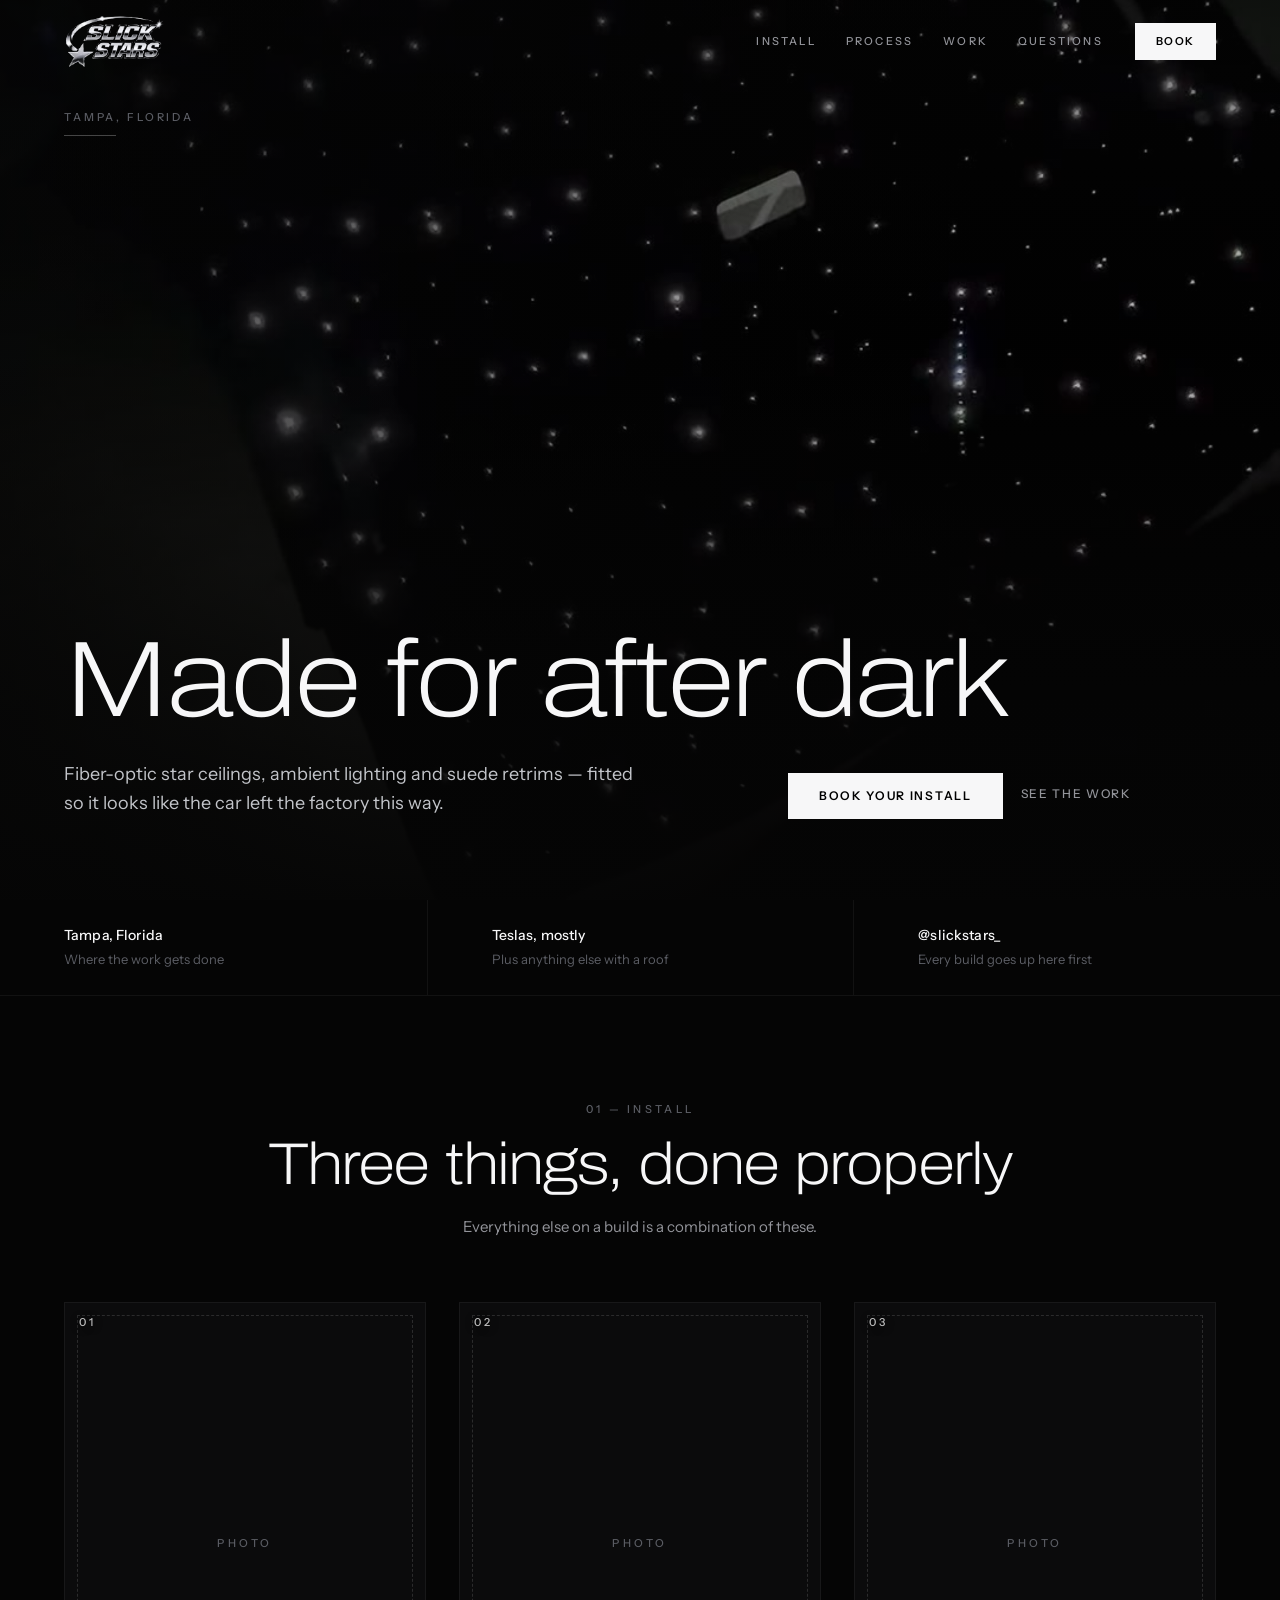
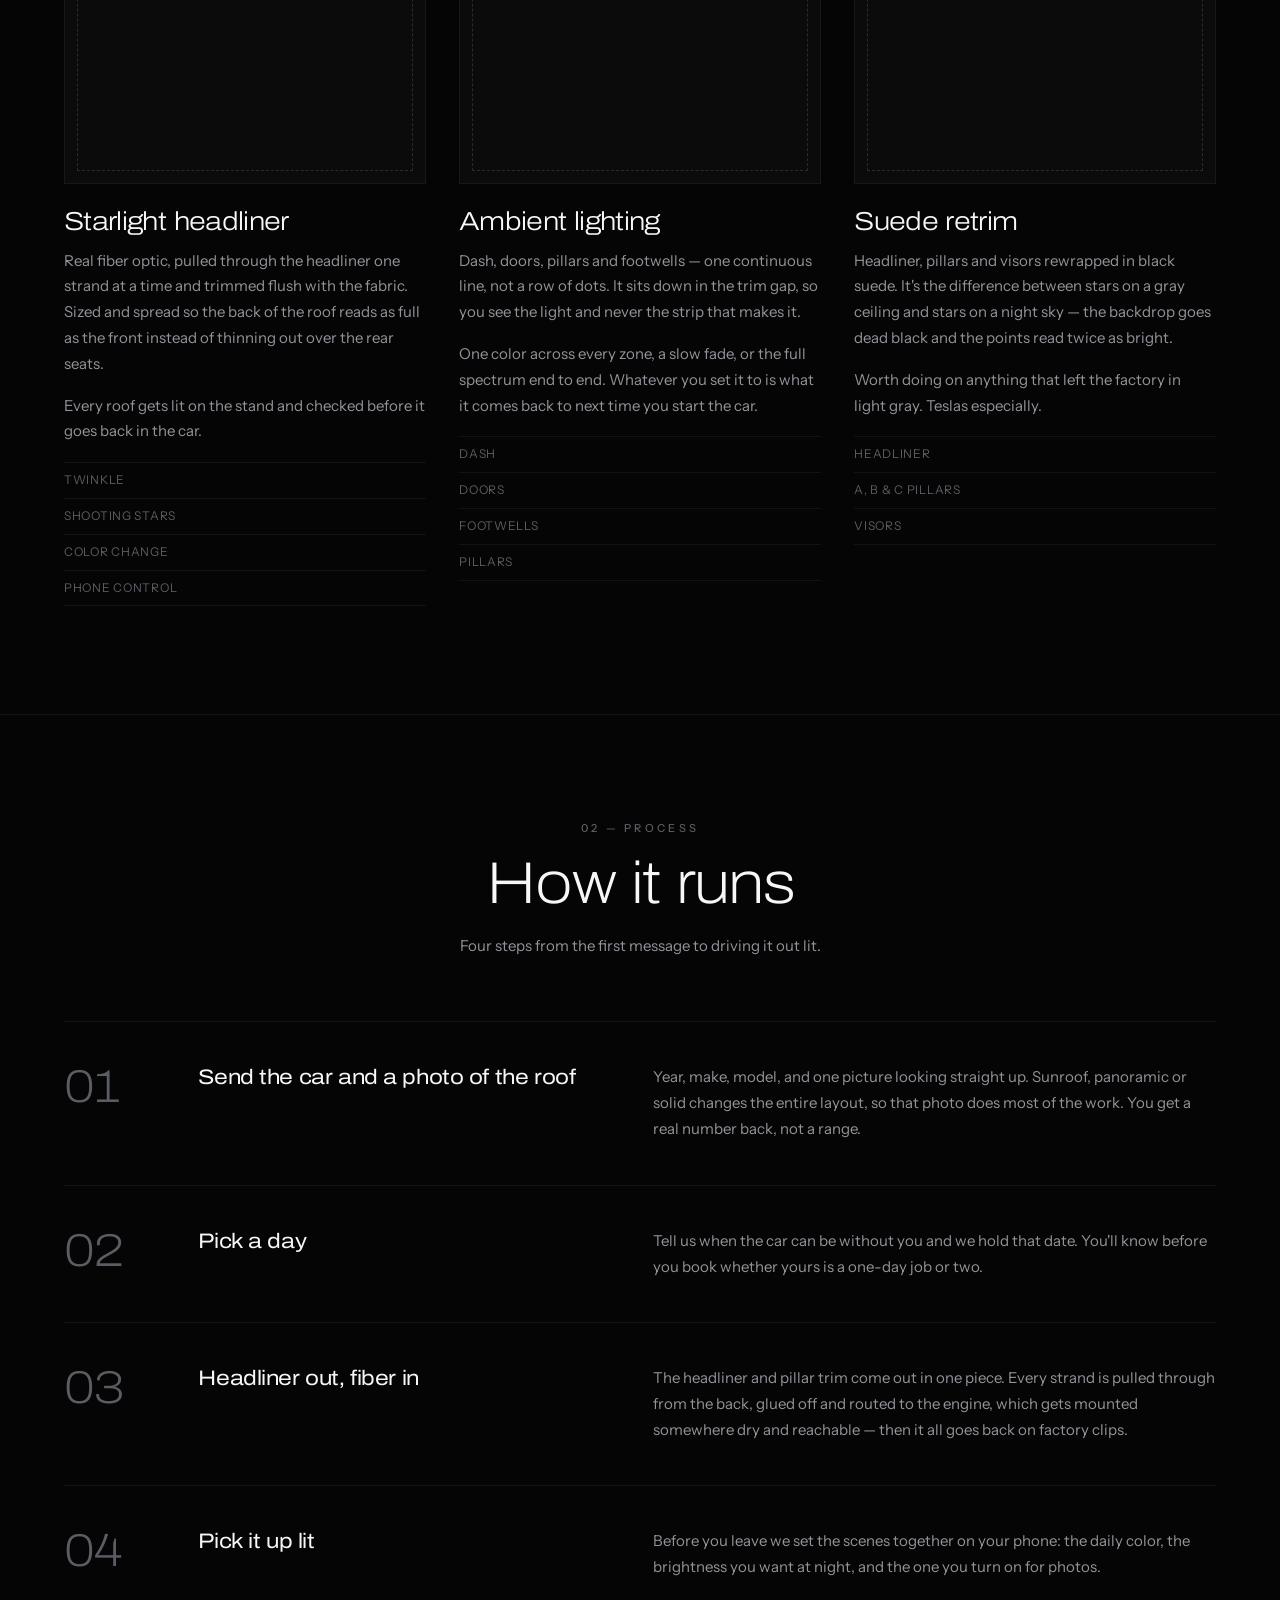
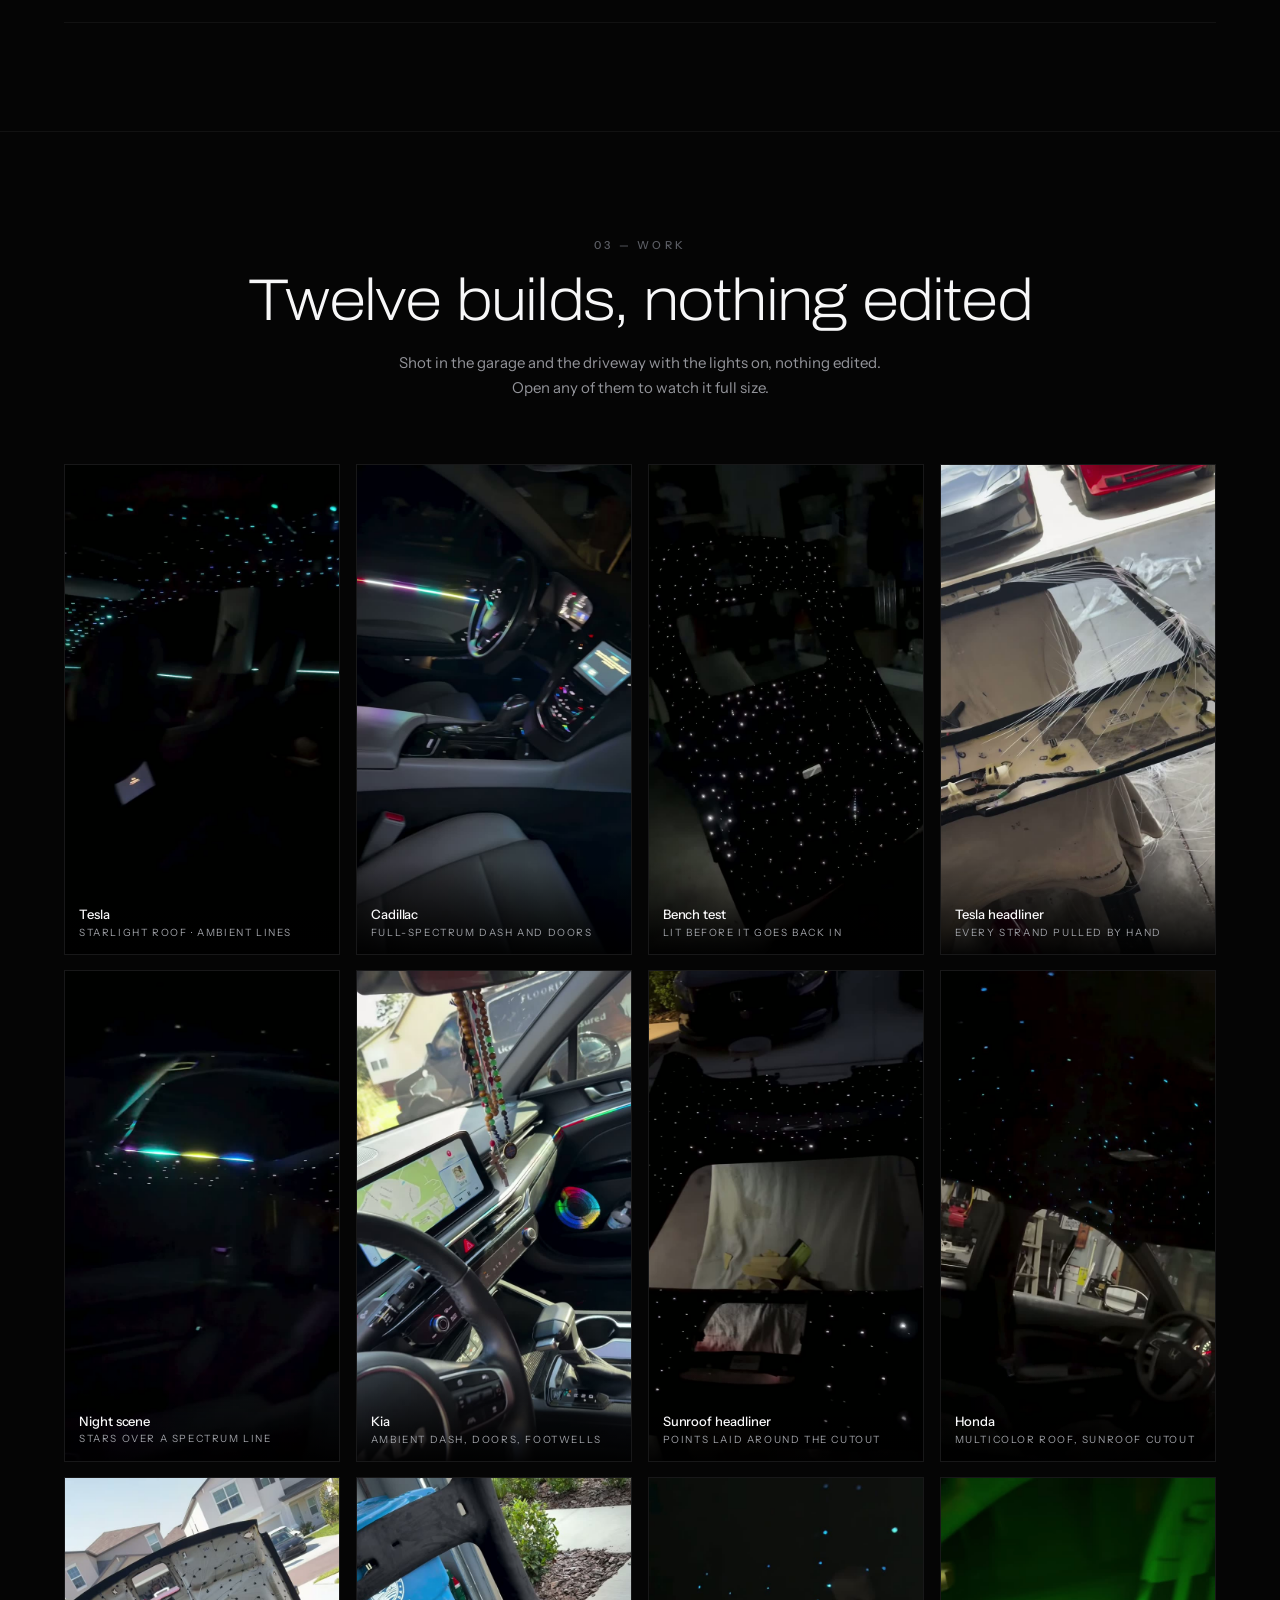
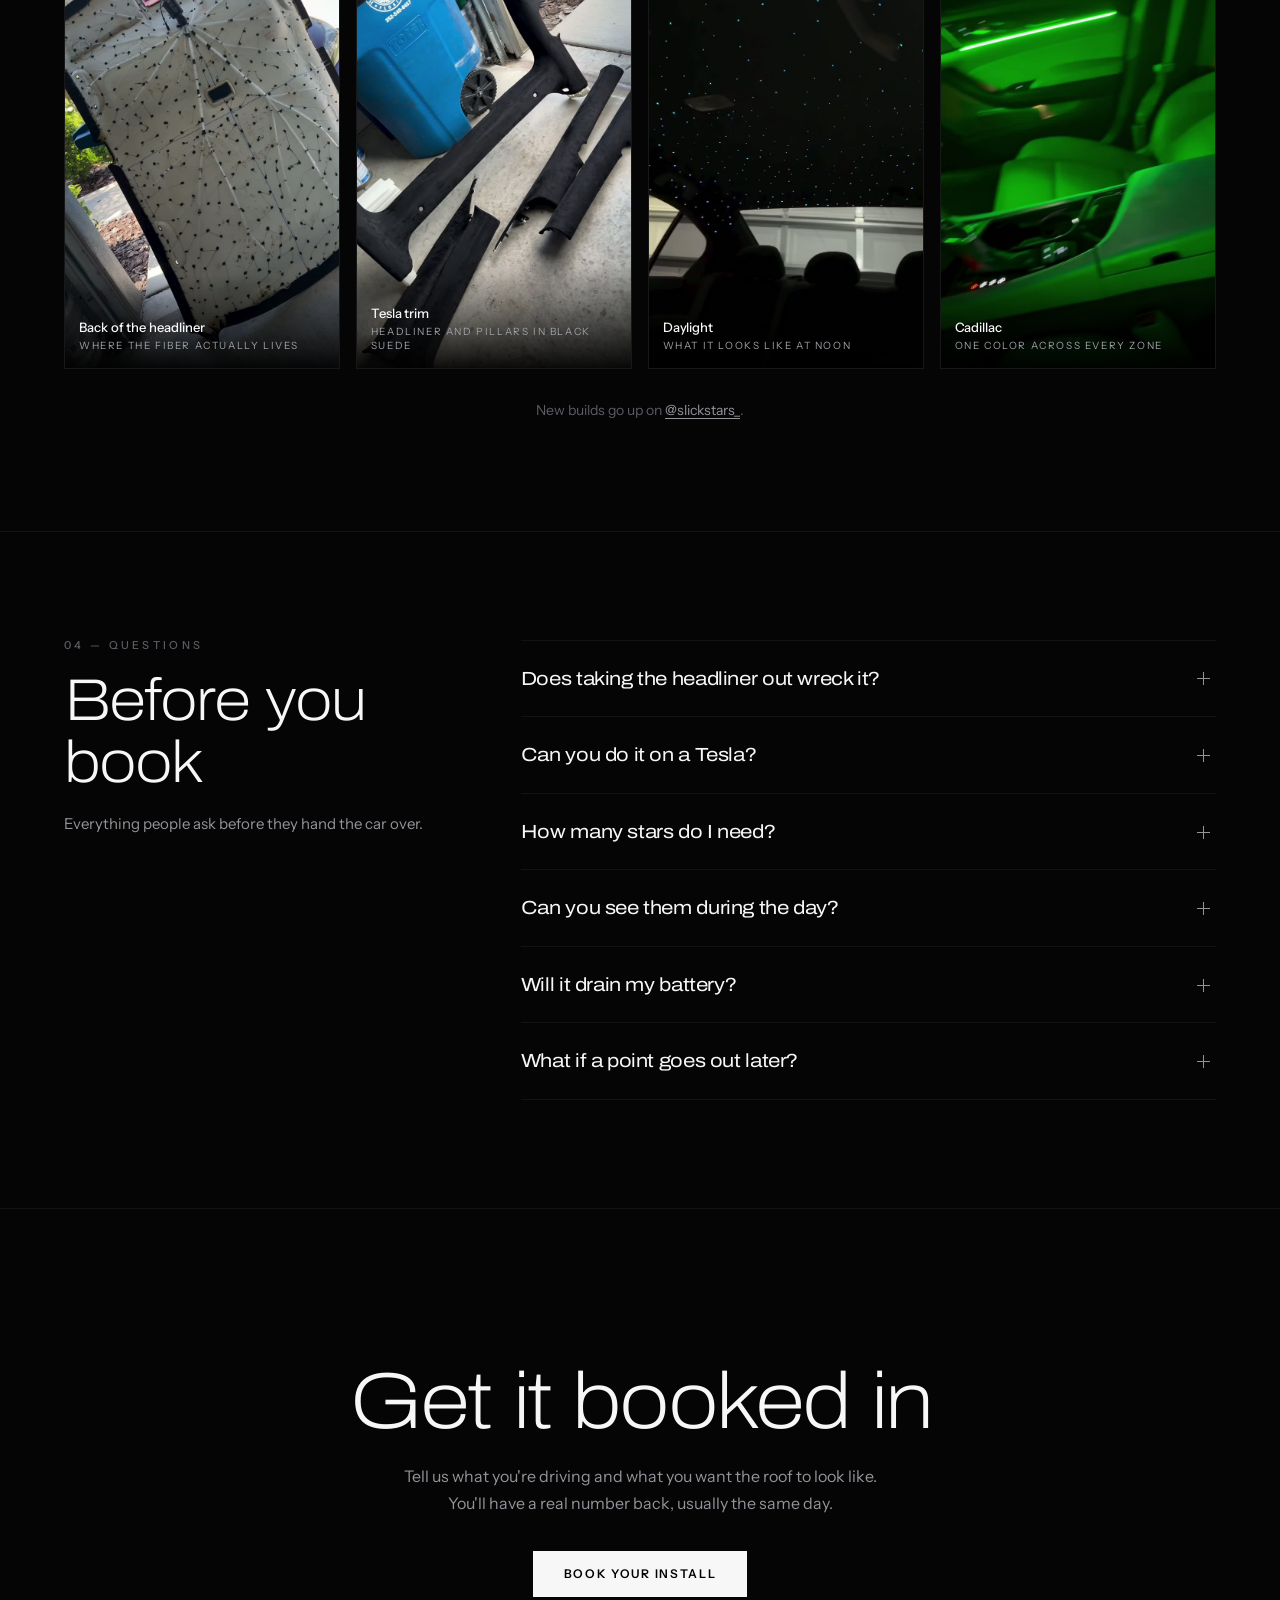
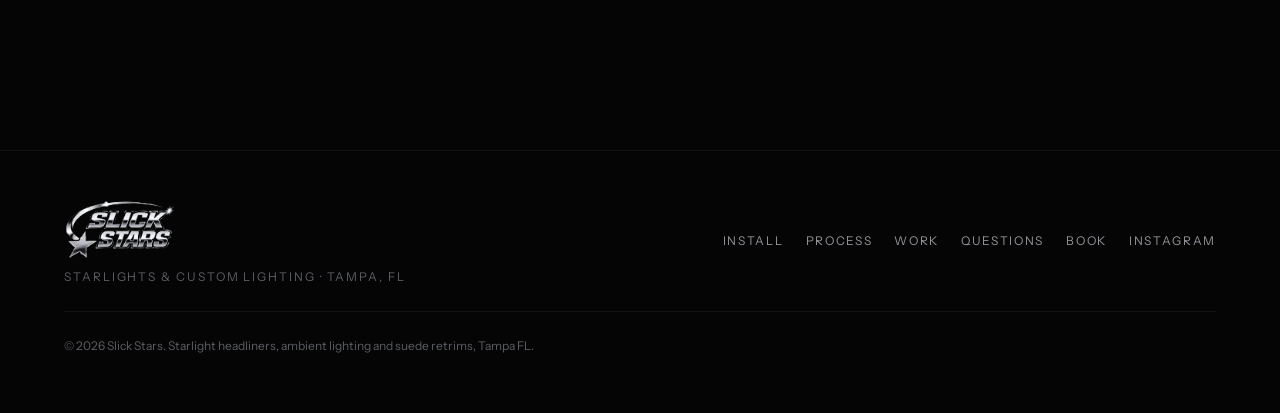
==== index.html @ 1e7f5e3d "Marketing site for Slick Stars, Tampa FL Static site, no build step. Starlight headliners, ambient i" ====
<!doctype html>
<html lang="en">
<head>
<meta charset="utf-8">
<meta name="viewport" content="width=device-width, initial-scale=1">
<title>Slick Stars — Starlight Headliners & Ambient Lighting, Tampa FL</title>
<meta name="description" content="Fiber-optic star ceilings, ambient interior lighting and suede retrims, fitted in Tampa, Florida — so it looks like the car left the factory this way.">
<meta name="theme-color" content="#050505">
<link rel="icon" href="images/favicon.svg" type="image/svg+xml">
<meta property="og:title" content="Slick Stars — Starlight Headliners, Tampa FL">
<meta property="og:description" content="Fiber-optic star ceilings, ambient lighting and suede retrims. Tampa, Florida.">
<meta property="og:image" content="video/hero-poster.jpg">
<meta property="og:type" content="website">
<link rel="preconnect" href="https://fonts.googleapis.com">
<link rel="preconnect" href="https://fonts.gstatic.com" crossorigin>
<link rel="stylesheet" href="https://fonts.googleapis.com/css2?family=Archivo:wdth,wght@62..125,100..900&family=Instrument+Sans:wght@400;500;600&display=swap">
<link rel="stylesheet" href="styles.css">
</head>
<body>

<div class="sky sky--page" id="pageSky" aria-hidden="true"></div>

<a class="skip" href="#main">Skip to content</a>

<header class="nav" id="nav">
  <a class="brand" href="#top" aria-label="Slick Stars, home">
    <img src="images/logo.png" alt="Slick Stars" width="144" height="78">
  </a>
  <nav class="nav__links" aria-label="Sections">
    <a href="#install">Install</a>
    <a href="#process">Process</a>
    <a href="#work">Work</a>
    <a href="#faq">Questions</a>
  </nav>
  <a class="btn btn--sm" href="book.html">Book</a>
</header>

<main id="main">

<!-- ── hero ─────────────────────────────────────────────── -->
<section class="hero" id="top">
  <video class="hero__video" src="video/hero.mp4" poster="video/hero-poster.jpg"
         autoplay muted loop playsinline preload="auto" aria-hidden="true" tabindex="-1"></video>
  <div class="hero__scrim" aria-hidden="true"></div>

  <div class="hero__top">
    <div>
      <p class="eyebrow">Tampa, Florida</p>
      <hr>
    </div>
  </div>

  <div class="hero__inner">
    <h1 class="hero__mark">Made for after dark</h1>
    <div class="hero__row">
      <div class="hero__copy">
        <p class="hero__sub">
          Fiber-optic star ceilings, ambient lighting and suede retrims &mdash; fitted so it
          looks like the car left the factory this way.
        </p>
      </div>
      <div class="hero__cta">
        <a class="btn" href="book.html">Book your install</a>
        <a class="tlink" href="#work">See the work</a>
      </div>
    </div>
  </div>

</section>

<!-- ── meta bar ─────────────────────────────────────────── -->
<section class="meta" aria-label="At a glance">
  <div class="meta__cell">
    <b>Tampa, Florida</b>
    <span>Where the work gets done</span>
  </div>
  <div class="meta__cell">
    <b>Teslas, mostly</b>
    <span>Plus anything else with a roof</span>
  </div>
  <div class="meta__cell">
    <a href="https://www.instagram.com/slickstars_/" target="_blank" rel="noopener">
      <b>@slickstars_</b>
      <span>Every build goes up here first</span>
    </a>
  </div>
</section>

<!-- ── services ─────────────────────────────────────────── -->
<section class="sec" id="install">
  <div class="sec__inner">
    <header class="head" data-reveal>
      <span class="head__n">01 &mdash; Install</span>
      <h2>Three things, done properly</h2>
      <p>Everything else on a build is a combination of these.</p>
    </header>

    <div class="cards" data-reveal>

      <article class="card">
        <div class="card__media card__media--ph">
          <!-- drop the shop's photo in and delete the <span class="ph">:
               <img src="images/services/starlight.jpg" width="900" height="1200" loading="lazy" decoding="async"
                    alt="A car ceiling filled with hundreds of white and cyan fiber-optic points at night, a lit line running behind the seats"> -->
          <span class="ph">Photo</span>
          <span class="card__i" aria-hidden="true">01</span>
        </div>
        <h3>Starlight headliner</h3>
        <p>Real fiber optic, pulled through the headliner one strand at a time and trimmed flush with the fabric. Sized and spread so the back of the roof reads as full as the front instead of thinning out over the rear seats.</p>
        <p>Every roof gets lit on the stand and checked before it goes back in the car.</p>
        <ul class="spec">
          <li>Twinkle</li>
          <li>Shooting stars</li>
          <li>Color change</li>
          <li>Phone control</li>
        </ul>
      </article>

      <article class="card">
        <div class="card__media card__media--ph">
          <!-- drop the shop's photo in and delete the <span class="ph">:
               <img src="images/services/ambient.jpg" width="900" height="1200" loading="lazy" decoding="async"
                    alt="A Cadillac cabin washed violet at night, a clean ambient line running across the dash above white leather seats"> -->
          <span class="ph">Photo</span>
          <span class="card__i" aria-hidden="true">02</span>
        </div>
        <h3>Ambient lighting</h3>
        <p>Dash, doors, pillars and footwells &mdash; one continuous line, not a row of dots. It sits down in the trim gap, so you see the light and never the strip that makes it.</p>
        <p>One color across every zone, a slow fade, or the full spectrum end to end. Whatever you set it to is what it comes back to next time you start the car.</p>
        <ul class="spec">
          <li>Dash</li>
          <li>Doors</li>
          <li>Footwells</li>
          <li>Pillars</li>
        </ul>
      </article>

      <article class="card">
        <div class="card__media card__media--ph">
          <!-- drop the shop's photo in and delete the <span class="ph">:
               <img src="images/services/suede.jpg" width="900" height="1200" loading="lazy" decoding="async"
                    alt="A Tesla headliner surround and pillar trims rewrapped in black suede, laid out on the driveway"> -->
          <span class="ph">Photo</span>
          <span class="card__i" aria-hidden="true">03</span>
        </div>
        <h3>Suede retrim</h3>
        <p>Headliner, pillars and visors rewrapped in black suede. It's the difference between stars on a gray ceiling and stars on a night sky &mdash; the backdrop goes dead black and the points read twice as bright.</p>
        <p>Worth doing on anything that left the factory in light gray. Teslas especially.</p>
        <ul class="spec">
          <li>Headliner</li>
          <li>A, B &amp; C pillars</li>
          <li>Visors</li>
        </ul>
      </article>

    </div>
  </div>
</section>

<!-- ── process ──────────────────────────────────────────── -->
<section class="sec" id="process">
  <div class="sec__inner">
    <header class="head" data-reveal>
      <span class="head__n">02 &mdash; Process</span>
      <h2>How it runs</h2>
      <p>Four steps from the first message to driving it out lit.</p>
    </header>

    <ol class="flow" data-reveal>
      <li>
        <span class="flow__n">01</span>
        <h3>Send the car and a photo of the roof</h3>
        <p>Year, make, model, and one picture looking straight up. Sunroof, panoramic or solid changes the entire layout, so that photo does most of the work. You get a real number back, not a range.</p>
      </li>
      <li>
        <span class="flow__n">02</span>
        <h3>Pick a day</h3>
        <p>Tell us when the car can be without you and we hold that date. You'll know before you book whether yours is a one-day job or two.</p>
      </li>
      <li>
        <span class="flow__n">03</span>
        <h3>Headliner out, fiber in</h3>
        <p>The headliner and pillar trim come out in one piece. Every strand is pulled through from the back, glued off and routed to the engine, which gets mounted somewhere dry and reachable &mdash; then it all goes back on factory clips.</p>
      </li>
      <li>
        <span class="flow__n">04</span>
        <h3>Pick it up lit</h3>
        <p>Before you leave we set the scenes together on your phone: the daily color, the brightness you want at night, and the one you turn on for photos.</p>
      </li>
    </ol>
  </div>
</section>

<!-- ── work ─────────────────────────────────────────────── -->
<section class="sec" id="work">
  <div class="sec__inner">
    <header class="head" data-reveal>
      <span class="head__n">03 &mdash; Work</span>
      <h2>Twelve builds, nothing edited</h2>
      <p>Shot in the garage and the driveway with the lights on, nothing edited. Open any of them to watch it full size.</p>
    </header>

    <div class="work" id="work-grid" data-reveal>
      <!-- built from WORK in app.js -->
    </div>

    <p class="note">
      New builds go up on
      <a href="https://www.instagram.com/slickstars_/" target="_blank" rel="noopener">@slickstars_</a>.
    </p>
  </div>
</section>

<!-- ── faq ──────────────────────────────────────────────── -->
<section class="sec" id="faq">
  <div class="sec__inner">
    <div class="faqwrap">
      <header class="head" data-reveal>
        <span class="head__n">04 &mdash; Questions</span>
        <h2>Before you book</h2>
        <p>Everything people ask before they hand the car over.</p>
      </header>

      <div class="faq" data-reveal>
        <details>
          <summary>Does taking the headliner out wreck it?</summary>
          <p>No &mdash; it's built to come out. The board unclips, the fiber gets pulled through from the back where nobody sees it, and each strand is trimmed flush with the fabric. Once it's back in, you can't tell it ever left the car until you turn the lights on.</p>
        </details>
        <details>
          <summary>Can you do it on a Tesla?</summary>
          <p>Teslas are most of what we do. Every model lays out differently around the glass, though, so send the model and a photo looking up and we'll tell you exactly what that roof takes before you commit to anything.</p>
        </details>
        <details>
          <summary>How many stars do I need?</summary>
          <p>It's set by the roof, not by a menu. A sedan headliner and a truck cab need very different counts to look equally full, and a sunroof cutout changes where they can go at all. Send the photo and we'll give you the number for your car.</p>
        </details>
        <details>
          <summary>Can you see them during the day?</summary>
          <p>Yes &mdash; quieter than at night, but they're there. There's a daylight clip in the work section above, filmed with the garage door open and nothing done to it.</p>
        </details>
        <details>
          <summary>Will it drain my battery?</summary>
          <p>Not when it's wired right. Power gets tapped to a switched source, so the whole system dies with the ignition instead of sitting live off an always-on circuit overnight.</p>
        </details>
        <details>
          <summary>What if a point goes out later?</summary>
          <p>Bring it back. Fiber doesn't burn out the way an LED does &mdash; a dead point is nearly always the engine or a connection at the engine end, and both are quick to sort.</p>
        </details>
      </div>
    </div>
  </div>
</section>

<!-- ── closer ───────────────────────────────────────────── -->
<section class="closer">
  <div class="closer__in">
    <h2>Get it booked in</h2>
    <p>Tell us what you're driving and what you want the roof to look like. You'll have a real number back, usually the same day.</p>
    <a class="btn" href="book.html">Book your install</a>
  </div>
</section>

</main>

<footer class="foot">
  <div class="foot__brand">
    <img src="images/logo.png" alt="Slick Stars" width="144" height="78" loading="lazy">
    <span>Starlights &amp; custom lighting &middot; Tampa, FL</span>
  </div>
  <nav class="foot__links" aria-label="Footer">
    <a href="#install">Install</a>
    <a href="#process">Process</a>
    <a href="#work">Work</a>
    <a href="#faq">Questions</a>
    <a href="book.html">Book</a>
    <a href="https://www.instagram.com/slickstars_/" target="_blank" rel="noopener">Instagram</a>
  </nav>
  <p class="foot__fine">&copy; <span id="yr">2026</span> Slick Stars. Starlight headliners, ambient lighting and suede retrims, Tampa FL.</p>
</footer>

<!-- ── lightbox ─────────────────────────────────────────── -->
<dialog class="lb" id="lb" aria-label="Build video">
  <button class="lb__close" id="lbClose" type="button" aria-label="Close">&#10005;</button>
  <div class="lb__in"><video id="lbVideo" controls playsinline loop preload="none"></video></div>
  <p class="lb__cap" id="lbCap"></p>
</dialog>

<script src="app.js"></script>
</body>
</html>
---- styles.css ----
/* Slick Stars — black, chrome and white. The cars bring the color; nothing else does. */

/* ── tokens ──────────────────────────────────────────────── */
:root{
  --bg:#050505;
  --panel:#0B0B0C;
  --line:rgba(255,255,255,.09);
  --line-soft:rgba(255,255,255,.055);

  --ink:#F7F7F8;
  --mute:#93949A;
  --dim:#5B5D64;

  --star:#E4ECFF;
  --glow:rgba(190,214,255,.45);

  --display:"Archivo",ui-sans-serif,system-ui,sans-serif;
  --body:"Instrument Sans",ui-sans-serif,system-ui,sans-serif;
  --wide-face:116%;                 /* Archivo's wdth axis — expanded reads calmer at size */

  --gut:clamp(20px,5vw,80px);
  --wide:1280px;
  --read:660px;

  --ease:cubic-bezier(.22,.68,.28,1);
}

*,*::before,*::after{box-sizing:border-box}
html{-webkit-text-size-adjust:100%;scroll-behavior:smooth}
@media (prefers-reduced-motion:reduce){html{scroll-behavior:auto}}

body{
  margin:0;
  background:var(--bg);
  color:var(--ink);
  font:400 16px/1.7 var(--body);
  -webkit-font-smoothing:antialiased;
  overflow-x:hidden;
}

img,video{display:block;max-width:100%;height:auto}
[hidden]{display:none !important}
a{color:inherit}

::selection{background:var(--ink);color:#000}
:focus-visible{outline:1.5px solid var(--ink);outline-offset:3px;border-radius:1px}

.skip{
  position:fixed;left:12px;top:-100px;z-index:99;
  background:var(--ink);color:#000;padding:10px 16px;
  font:600 13px var(--body);transition:top .18s var(--ease);
}
.skip:focus{top:12px}

/* ── shared ──────────────────────────────────────────────── */
.eyebrow{
  font:500 11px/1 var(--body);letter-spacing:.26em;text-transform:uppercase;
  color:var(--dim);margin:0;
}

/* ── buttons ─────────────────────────────────────────────── */
.btn{
  display:inline-flex;align-items:center;justify-content:center;gap:10px;
  padding:16px 30px;
  background:var(--ink);color:#000;
  font:600 12px/1 var(--body);letter-spacing:.14em;text-transform:uppercase;
  text-decoration:none;border:1px solid var(--ink);
  cursor:pointer;
  transition:background-color .25s var(--ease),color .25s var(--ease),transform .25s var(--ease);
}
.btn:hover{background:transparent;color:var(--ink);transform:translateY(-1px)}
.btn:active{transform:translateY(0)}
.btn--ghost{background:transparent;color:var(--ink);border-color:var(--line)}
.btn--ghost:hover{background:var(--ink);color:#000;border-color:var(--ink)}
.btn--sm{padding:12px 20px;font-size:11px}

.tlink{
  display:inline-block;position:relative;
  font:500 12px/1 var(--body);letter-spacing:.14em;text-transform:uppercase;
  color:var(--mute);text-decoration:none;padding-bottom:5px;
  transition:color .22s var(--ease);
}
.tlink::after{
  content:"";position:absolute;left:0;right:0;bottom:0;height:1px;background:currentColor;
  transform:scaleX(0);transform-origin:left;transition:transform .3s var(--ease);
}
.tlink:hover{color:var(--ink)}
.tlink:hover::after{transform:scaleX(1)}

/* ── star field ──────────────────────────────────────────── */
.sky{position:absolute;inset:0;overflow:hidden;pointer-events:none;z-index:0}
/* fixed, so it sits behind the whole page like a sky you're driving under
   rather than a texture that scrolls past */
.sky--page{position:fixed}
.sky i{
  position:absolute;display:block;
  width:var(--s,2px);height:var(--s,2px);border-radius:50%;
  background:var(--c,#E4ECFF);
  box-shadow:0 0 5px 0 var(--c,#E4ECFF);
  opacity:.42;
  animation:twinkle var(--t,4.6s) var(--d,0s) infinite ease-in-out;
}
@keyframes twinkle{0%,100%{opacity:.06;transform:scale(.6)}50%{opacity:var(--o,.62);transform:scale(1)}}
@media (prefers-reduced-motion:reduce){.sky i{animation:none;opacity:.34}}

/* ── nav ─────────────────────────────────────────────────── */
.nav{
  position:fixed;inset:0 0 auto;z-index:50;
  display:flex;align-items:center;gap:32px;
  padding:14px var(--gut);
  border-bottom:1px solid transparent;
  transition:background-color .35s var(--ease),border-color .35s var(--ease),backdrop-filter .35s var(--ease);
}
.nav[data-stuck="true"]{
  background:rgba(5,5,5,.8);
  backdrop-filter:blur(16px) saturate(130%);
  border-bottom-color:var(--line-soft);
}
.brand{display:flex;align-items:center;text-decoration:none;margin-right:auto}
.brand img{height:54px;width:auto;display:block}
@media (max-width:520px){.brand img{height:42px}}

.nav__links{display:flex;gap:30px}
.nav__links a{
  font:500 11px/1 var(--body);letter-spacing:.2em;text-transform:uppercase;
  color:var(--mute);text-decoration:none;padding:6px 0;position:relative;
  transition:color .22s var(--ease);
}
.nav__links a::after{
  content:"";position:absolute;left:0;right:0;bottom:0;height:1px;background:var(--ink);
  transform:scaleX(0);transform-origin:left;transition:transform .28s var(--ease);
}
.nav__links a:hover{color:var(--ink)}
.nav__links a:hover::after{transform:scaleX(1)}
@media (max-width:880px){.nav__links{display:none}}

/* ── hero ────────────────────────────────────────────────── */
.hero{
  position:relative;z-index:1;min-height:100svh;
  display:flex;align-items:flex-end;
  padding:136px var(--gut) clamp(56px,9vh,104px);
  overflow:hidden;
}
.hero__video{
  position:absolute;inset:0;width:100%;height:100%;
  object-fit:cover;object-position:50% 50%;z-index:0;
}
.hero__scrim{
  position:absolute;inset:0;z-index:1;
  background:
    linear-gradient(to top,rgba(5,5,5,.96) 0%,rgba(5,5,5,.78) 26%,rgba(5,5,5,.24) 62%,rgba(5,5,5,.55) 100%),
    linear-gradient(to right,rgba(5,5,5,.72) 0%,rgba(5,5,5,.26) 46%,transparent 76%);
}
.hero__inner{position:relative;z-index:2;width:100%;max-width:var(--wide);margin-inline:auto}

.hero__top{
  position:absolute;z-index:2;
  top:calc(76px + clamp(20px,4vh,44px));left:0;right:0;
  padding-inline:var(--gut);pointer-events:none;
}
.hero__top div{max-width:var(--wide);margin-inline:auto}
.hero__top .eyebrow{margin-bottom:12px}
.hero__top hr{width:52px;height:1px;border:0;margin:0;background:rgba(255,255,255,.26)}
@media (max-width:640px){.hero__top{display:none}}

.hero__mark{
  margin:0 0 26px;max-width:14ch;
  font:200 clamp(46px,8.4vw,116px)/.98 var(--display);
  font-stretch:var(--wide-face);
  letter-spacing:-.035em;
}

.hero__row{display:flex;flex-wrap:wrap;align-items:flex-end;gap:clamp(24px,5vw,72px)}
.hero__copy{flex:1 1 400px;max-width:var(--read)}
.hero__copy .eyebrow{margin-bottom:14px}
.hero__sub{
  margin:0;font-size:clamp(15px,1.5vw,18px);line-height:1.65;color:#C2C4C9;max-width:48ch;
}
.hero__cta{display:flex;flex-wrap:wrap;gap:18px;align-items:center;flex:0 0 auto}
@media (max-width:640px){
  .hero__cta{width:100%;flex-direction:column;align-items:flex-start;gap:20px}
  .hero__cta .btn{width:100%}
}

/* ── meta bar ────────────────────────────────────────────── */
.meta{position:relative;z-index:1;display:grid;grid-template-columns:repeat(3,1fr);border-bottom:1px solid var(--line-soft)}
.meta__cell{padding:26px var(--gut);border-left:1px solid var(--line-soft)}
.meta__cell:first-child{border-left:0}
.meta__cell b{display:block;font:500 14px/1.4 var(--body);letter-spacing:.01em}
.meta__cell span{display:block;margin-top:4px;font:400 13px/1.5 var(--body);color:var(--dim)}
.meta__cell a{text-decoration:none}
.meta__cell a:hover b{text-decoration:underline;text-underline-offset:3px}
@media (max-width:760px){
  .meta{grid-template-columns:1fr}
  .meta__cell{border-left:0;border-top:1px solid var(--line-soft);padding:18px var(--gut)}
  .meta__cell:first-child{border-top:0}
}

/* ── section shell ───────────────────────────────────────── */
.sec{position:relative;z-index:1;padding:clamp(80px,12vh,160px) var(--gut);scroll-margin-top:78px}
.sec + .sec{border-top:1px solid var(--line-soft)}
.sec__inner{max-width:var(--wide);margin-inline:auto;position:relative;z-index:1}

.head{text-align:center;max-width:840px;margin:0 auto clamp(44px,7vh,88px)}
.head__n{
  display:block;margin-bottom:18px;
  font:500 11px/1 var(--body);letter-spacing:.3em;text-transform:uppercase;color:var(--dim);
}
.head h2{
  margin:0;
  font:200 clamp(32px,4.6vw,60px)/1.06 var(--display);
  font-stretch:var(--wide-face);
  letter-spacing:-.032em;
}
.head p{margin:18px auto 0;max-width:50ch;color:var(--mute);font-size:15px;line-height:1.7}

[data-reveal]{opacity:0;transform:translateY(20px);transition:opacity .8s var(--ease),transform .8s var(--ease)}
[data-reveal].is-in{opacity:1;transform:none}
@media (prefers-reduced-motion:reduce){[data-reveal]{opacity:1;transform:none;transition:none}}

/* ── services: three portrait cards ──────────────────────── */
.cards{display:grid;grid-template-columns:repeat(3,1fr);gap:clamp(16px,2.6vw,40px)}
@media (max-width:860px){.cards{grid-template-columns:1fr;gap:52px;max-width:460px;margin-inline:auto}}

.card__media{
  position:relative;overflow:hidden;
  aspect-ratio:3/4;background:var(--panel);border:1px solid var(--line-soft);
}
.card__media img{
  width:100%;height:100%;object-fit:cover;
  filter:saturate(.92);
  transition:transform 1s var(--ease),filter .6s var(--ease);
}
.card:hover .card__media img{transform:scale(1.035);filter:saturate(1)}
.card__media::after{
  content:"";position:absolute;inset:0;pointer-events:none;
  background:linear-gradient(to bottom,rgba(0,0,0,.34),rgba(0,0,0,.06) 42%,rgba(0,0,0,.42));
}
.card__media--ph{display:grid;place-items:center;background:var(--panel)}
.card__media--ph::before{
  content:"";position:absolute;inset:12px;
  border:1px dashed rgba(255,255,255,.13);
}
.card__media--ph::after{display:none}          /* no vignette over a flat panel */
.ph{
  position:relative;z-index:1;
  font:500 11px/1 var(--body);letter-spacing:.32em;text-transform:uppercase;color:var(--dim);
}

.card__i{
  position:absolute;top:14px;left:14px;z-index:2;
  font:500 11px/1 var(--body);letter-spacing:.24em;color:rgba(255,255,255,.72);
  text-shadow:0 1px 8px rgba(0,0,0,.9);
}
.card h3{
  margin:22px 0 10px;
  font:300 clamp(20px,2.2vw,26px)/1.2 var(--display);
  font-stretch:var(--wide-face);
  letter-spacing:-.025em;
}
.card p{margin:0 0 16px;color:var(--mute);font-size:15px;line-height:1.72}
.card p:last-of-type{margin-bottom:18px}

.spec{list-style:none;margin:0;padding:0;border-top:1px solid var(--line-soft)}
.spec li{
  padding:9px 0;border-bottom:1px solid var(--line-soft);
  font:400 12px/1.4 var(--body);letter-spacing:.06em;text-transform:uppercase;color:var(--dim);
}

/* ── process: an editorial list, not boxes ───────────────── */
.flow{list-style:none;margin:0;padding:0;border-top:1px solid var(--line-soft)}
.flow li{
  display:grid;grid-template-columns:96px minmax(0,1fr) minmax(0,1.35fr);
  gap:clamp(16px,3vw,48px);
  padding:clamp(26px,3.4vw,42px) 0;
  border-bottom:1px solid var(--line-soft);
  align-items:start;
  transition:background-color .35s var(--ease);
}
.flow li:hover{background:rgba(255,255,255,.018)}
.flow__n{
  font:200 clamp(30px,3.6vw,46px)/1 var(--display);
  font-stretch:var(--wide-face);
  letter-spacing:-.03em;color:var(--dim);
  transition:color .35s var(--ease);
}
.flow li:hover .flow__n{color:var(--ink)}
.flow h3{
  margin:0;
  font:400 clamp(17px,1.9vw,21px)/1.32 var(--display);
  font-stretch:var(--wide-face);
  letter-spacing:-.02em;
}
.flow p{margin:0;color:var(--mute);font-size:15px;line-height:1.74}
@media (max-width:820px){
  .flow li{grid-template-columns:60px 1fr;gap:14px 20px}
  .flow p{grid-column:2}
}

/* ── work: a grid of builds over a star field ────────────── */
.work{
  display:grid;grid-template-columns:repeat(4,1fr);
  gap:clamp(10px,1.2vw,16px);
}
@media (max-width:1080px){.work{grid-template-columns:repeat(3,1fr)}}
@media (max-width:680px){.work{grid-template-columns:repeat(2,1fr)}}

.tile{
  position:relative;margin:0;aspect-ratio:9/16;
  border:1px solid var(--line-soft);overflow:hidden;
  background:var(--panel);cursor:pointer;
  transition:border-color .35s var(--ease),transform .4s var(--ease);
}
.tile:hover,.tile:focus-within{border-color:rgba(255,255,255,.26);transform:translateY(-3px)}
.tile video,.tile img{position:absolute;inset:0;width:100%;height:100%;object-fit:cover}
.tile video{opacity:0;transition:opacity .4s var(--ease)}
.tile[data-playing="true"] video{opacity:1}
.tile img{filter:saturate(.94);transition:transform .9s var(--ease)}
.tile:hover img{transform:scale(1.04)}

.tile__btn{
  position:absolute;inset:0;z-index:3;
  border:0;background:transparent;padding:0;cursor:pointer;
  font-size:0;color:transparent;
}
.tile__cap{
  position:absolute;inset:auto 0 0 0;z-index:2;
  padding:44px 14px 14px;
  background:linear-gradient(to top,rgba(0,0,0,.94),rgba(0,0,0,.5) 48%,transparent);
  pointer-events:none;
}
.tile__cap b{display:block;font:500 13px/1.3 var(--body);letter-spacing:-.005em}
.tile__cap span{
  display:block;margin-top:3px;
  font:400 10px/1.45 var(--body);letter-spacing:.16em;text-transform:uppercase;color:#9EA0A6;
}
/* the chip only means anything where there's a pointer to hover with */
.tile__chip{
  position:absolute;top:11px;right:11px;z-index:2;
  padding:6px 12px;
  background:var(--ink);color:#000;
  font:600 10px/1 var(--body);letter-spacing:.14em;text-transform:uppercase;
  pointer-events:none;
  opacity:0;translate:0 -6px;
  transition:opacity .25s var(--ease),translate .25s var(--ease);
}
@media (hover:hover) and (pointer:fine){
  .tile:hover .tile__chip{opacity:1;translate:0}
}
.tile:focus-within .tile__chip{opacity:1;translate:0}

.note{margin:30px 0 0;text-align:center;font-size:14px;color:var(--dim)}
.note a{color:var(--mute);text-underline-offset:3px}
.note a:hover{color:var(--ink)}

/* ── lightbox ────────────────────────────────────────────── */
.lb{border:0;padding:0;background:transparent;max-width:100vw;max-height:100vh;width:100%;height:100%;color:var(--ink)}
.lb::backdrop{background:rgba(3,3,3,.95);backdrop-filter:blur(10px)}
.lb__in{height:100%;display:grid;place-items:center;padding:60px 16px 26px}
.lb__in video{max-height:100%;max-width:min(100%,440px);width:auto;border:1px solid var(--line);background:#000}
.lb__close{
  position:absolute;top:16px;right:16px;width:42px;height:42px;
  background:transparent;border:1px solid var(--line);color:var(--ink);
  font-size:18px;line-height:1;cursor:pointer;
  transition:background-color .22s var(--ease),color .22s var(--ease),transform .3s var(--ease);
}
.lb__close:hover{background:var(--ink);color:#000;transform:rotate(90deg)}
.lb__cap{
  position:absolute;left:0;right:0;bottom:16px;text-align:center;margin:0;
  font:400 11px/1.5 var(--body);letter-spacing:.16em;text-transform:uppercase;color:var(--mute);
}

/* ── faq ─────────────────────────────────────────────────── */
.faqwrap{
  display:grid;grid-template-columns:minmax(0,.82fr) minmax(0,1.5fr);
  gap:clamp(28px,6vw,96px);align-items:start;
}
.faqwrap .head{text-align:left;max-width:none;margin:0;position:sticky;top:132px}
.faqwrap .head p{margin-inline:0}
@media (max-width:900px){
  .faqwrap{grid-template-columns:1fr;gap:8px}
  .faqwrap .head{position:static;text-align:center;margin-bottom:clamp(32px,5vh,56px)}
  .faqwrap .head p{margin-inline:auto}
}

.faq{border-top:1px solid var(--line-soft)}
.faq details{border-bottom:1px solid var(--line-soft)}
.faq summary{
  list-style:none;cursor:pointer;position:relative;
  padding:24px 48px 24px 0;
  font:400 clamp(16px,1.8vw,19px)/1.45 var(--display);
  font-stretch:var(--wide-face);
  letter-spacing:-.02em;
  transition:color .22s var(--ease);
}
.faq summary::-webkit-details-marker{display:none}
.faq summary:hover{color:#fff}
.faq summary::before,.faq summary::after{
  content:"";position:absolute;right:6px;top:50%;
  width:13px;height:1px;background:var(--mute);
  transition:transform .3s var(--ease),background-color .22s var(--ease);
}
.faq summary::after{transform:rotate(90deg)}
.faq details[open] summary::before,.faq details[open] summary::after{background:var(--ink)}
.faq details[open] summary::after{transform:rotate(0)}
.faq p{margin:0;padding:0 48px 26px 0;color:var(--mute);font-size:15px;line-height:1.78;max-width:62ch}

/* ── closer ──────────────────────────────────────────────── */
.closer{
  position:relative;z-index:1;text-align:center;
  padding:clamp(100px,17vh,200px) var(--gut);
  border-top:1px solid var(--line-soft);
}
.closer__in{position:relative;z-index:1;max-width:760px;margin-inline:auto}
.closer h2{
  margin:0 0 20px;
  font:200 clamp(36px,6.2vw,80px)/1.02 var(--display);
  font-stretch:var(--wide-face);
  letter-spacing:-.035em;
}
.closer p{margin:0 auto 34px;max-width:44ch;color:var(--mute);font-size:16px;line-height:1.7}

/* ── footer ──────────────────────────────────────────────── */
.foot{
  position:relative;z-index:1;
  padding:48px var(--gut) 56px;
  border-top:1px solid var(--line-soft);
  max-width:var(--wide);margin-inline:auto;
  display:grid;gap:28px;grid-template-columns:1fr auto;align-items:center;
}
.foot__brand{display:flex;flex-direction:column;align-items:flex-start;gap:12px}
.foot__brand img{height:60px;width:auto}
.foot__brand span{font:400 12px/1 var(--body);letter-spacing:.16em;text-transform:uppercase;color:var(--dim)}
.foot__links{display:flex;flex-wrap:wrap;gap:22px;justify-content:flex-end}
.foot__links a{
  font:400 12px/1 var(--body);letter-spacing:.14em;text-transform:uppercase;
  color:var(--mute);text-decoration:none;transition:color .22s var(--ease);
}
.foot__links a:hover{color:var(--ink)}
.foot__fine{
  grid-column:1/-1;margin:0;padding-top:24px;
  border-top:1px solid var(--line-soft);font-size:12px;color:var(--dim);
}
@media (max-width:720px){
  .foot{grid-template-columns:1fr;align-items:start}
  .foot__links{justify-content:flex-start}
}

/* ══ booking page ═════════════════════════════════════════ */
.bookhead{position:relative;z-index:1;padding:150px var(--gut) 0;max-width:900px;margin-inline:auto}
.bookhead h1{
  margin:18px 0 16px;
  font:200 clamp(38px,6.2vw,74px)/1.02 var(--display);
  font-stretch:var(--wide-face);
  letter-spacing:-.035em;
}
.bookhead p{margin:0;max-width:52ch;color:var(--mute);font-size:16px;line-height:1.7}

.wiz{position:relative;z-index:1;padding:clamp(38px,6vh,68px) var(--gut) 120px;max-width:900px;margin-inline:auto}
.wiz__bar{display:flex;align-items:center;gap:18px;margin-bottom:clamp(32px,5vh,52px)}
.wiz__track{flex:1;height:1px;background:var(--line);overflow:hidden}
.wiz__fill{display:block;height:100%;width:16%;background:var(--ink);transition:width .5s var(--ease)}
.wiz__count{flex:0 0 auto;font:500 11px/1 var(--body);letter-spacing:.2em;text-transform:uppercase;color:var(--dim)}

.step{display:none}
.is-quiz .step.is-on{display:block;animation:stepin .5s var(--ease) both}
@keyframes stepin{from{opacity:0;transform:translateY(12px)}to{opacity:1;transform:none}}
@media (prefers-reduced-motion:reduce){.is-quiz .step.is-on{animation:none}}
form:not(.is-quiz) .step{display:block;margin-bottom:48px}

.step > h2{
  margin:0 0 8px;outline:none;
  font:300 clamp(25px,3.4vw,38px)/1.12 var(--display);
  font-stretch:var(--wide-face);
  letter-spacing:-.03em;
}
.step__sub{margin:0 0 34px;color:var(--mute);font-size:15px;max-width:56ch}

.field{margin-bottom:30px;max-width:740px}
.field > legend,.field > label{
  display:block;margin-bottom:12px;
  font:500 11px/1 var(--body);letter-spacing:.2em;text-transform:uppercase;color:var(--dim);
}
fieldset.field{border:0;padding:0;margin-inline:0}

input[type=text],input[type=tel],input[type=email],input[type=date],textarea{
  width:100%;background:transparent;
  border:0;border-bottom:1px solid var(--line);
  color:var(--ink);font:400 16px/1.5 var(--body);padding:11px 2px;
  transition:border-color .22s var(--ease);
}
input::placeholder,textarea::placeholder{color:#4A4C52}
input:hover,textarea:hover{border-bottom-color:rgba(255,255,255,.24)}
input:focus,textarea:focus{outline:none;border-bottom-color:var(--ink)}
textarea{resize:vertical;min-height:96px;border:1px solid var(--line);padding:13px 14px}

.grid2{display:grid;grid-template-columns:repeat(3,1fr);gap:20px}
@media (max-width:640px){.grid2{grid-template-columns:1fr}}

.opts{display:grid;grid-template-columns:repeat(auto-fit,minmax(184px,1fr));gap:10px}
.opt{position:relative;display:block;cursor:pointer}
.opt input{position:absolute;opacity:0;width:0;height:0}
.opt span{
  display:block;padding:16px 17px;border:1px solid var(--line);background:transparent;
  font:400 15px/1.4 var(--body);
  transition:border-color .22s var(--ease),background-color .22s var(--ease),color .22s var(--ease);
}
.opt small{display:block;margin-top:5px;color:var(--dim);font-size:12px;letter-spacing:0}
.opt:hover span{border-color:rgba(255,255,255,.28)}
.opt input:focus-visible + span{outline:1.5px solid var(--ink);outline-offset:2px}
.opt input:checked + span{border-color:var(--ink);background:var(--ink);color:#000}
.opt input:checked + span small{color:#4A4C52}

.hint{margin:10px 0 0;font-size:13px;color:var(--dim)}

.review{border-top:1px solid var(--line-soft);margin:0 0 30px;max-width:740px}
.review__row{
  display:grid;grid-template-columns:136px 1fr auto;gap:16px;align-items:baseline;
  padding:15px 0;border-bottom:1px solid var(--line-soft);
}
.review__row dt{font:500 11px/1.4 var(--body);letter-spacing:.18em;text-transform:uppercase;color:var(--dim)}
.review__row dd{margin:0;font-size:15px;color:var(--ink)}
.review__edit{
  background:none;border:0;padding:0;cursor:pointer;
  font:500 11px/1 var(--body);letter-spacing:.16em;text-transform:uppercase;color:var(--mute);
  transition:color .22s var(--ease);
}
.review__edit:hover{color:var(--ink)}
@media (max-width:600px){
  .review__row{grid-template-columns:1fr auto}
  .review__row dt{grid-column:1/-1}
}

.wiz__nav{display:flex;gap:14px;align-items:center;flex-wrap:wrap;margin-top:38px}
.status{margin:0;font-size:14px;color:var(--ink)}
.status[data-err="true"]{color:#FF8A9C}
.is-sending{opacity:.6;pointer-events:none}
.hp{position:absolute;left:-9999px;width:1px;height:1px;overflow:hidden}

.done{position:relative;z-index:1;text-align:center;padding:clamp(90px,17vh,190px) var(--gut)}
.done__in{position:relative;z-index:1;max-width:640px;margin-inline:auto}
.done h2{
  margin:0 0 18px;outline:none;
  font:200 clamp(36px,6vw,70px)/1.02 var(--display);
  font-stretch:var(--wide-face);
  letter-spacing:-.035em;
}
.done p{margin:0 auto 30px;max-width:44ch;color:var(--mute);font-size:16px;line-height:1.7}
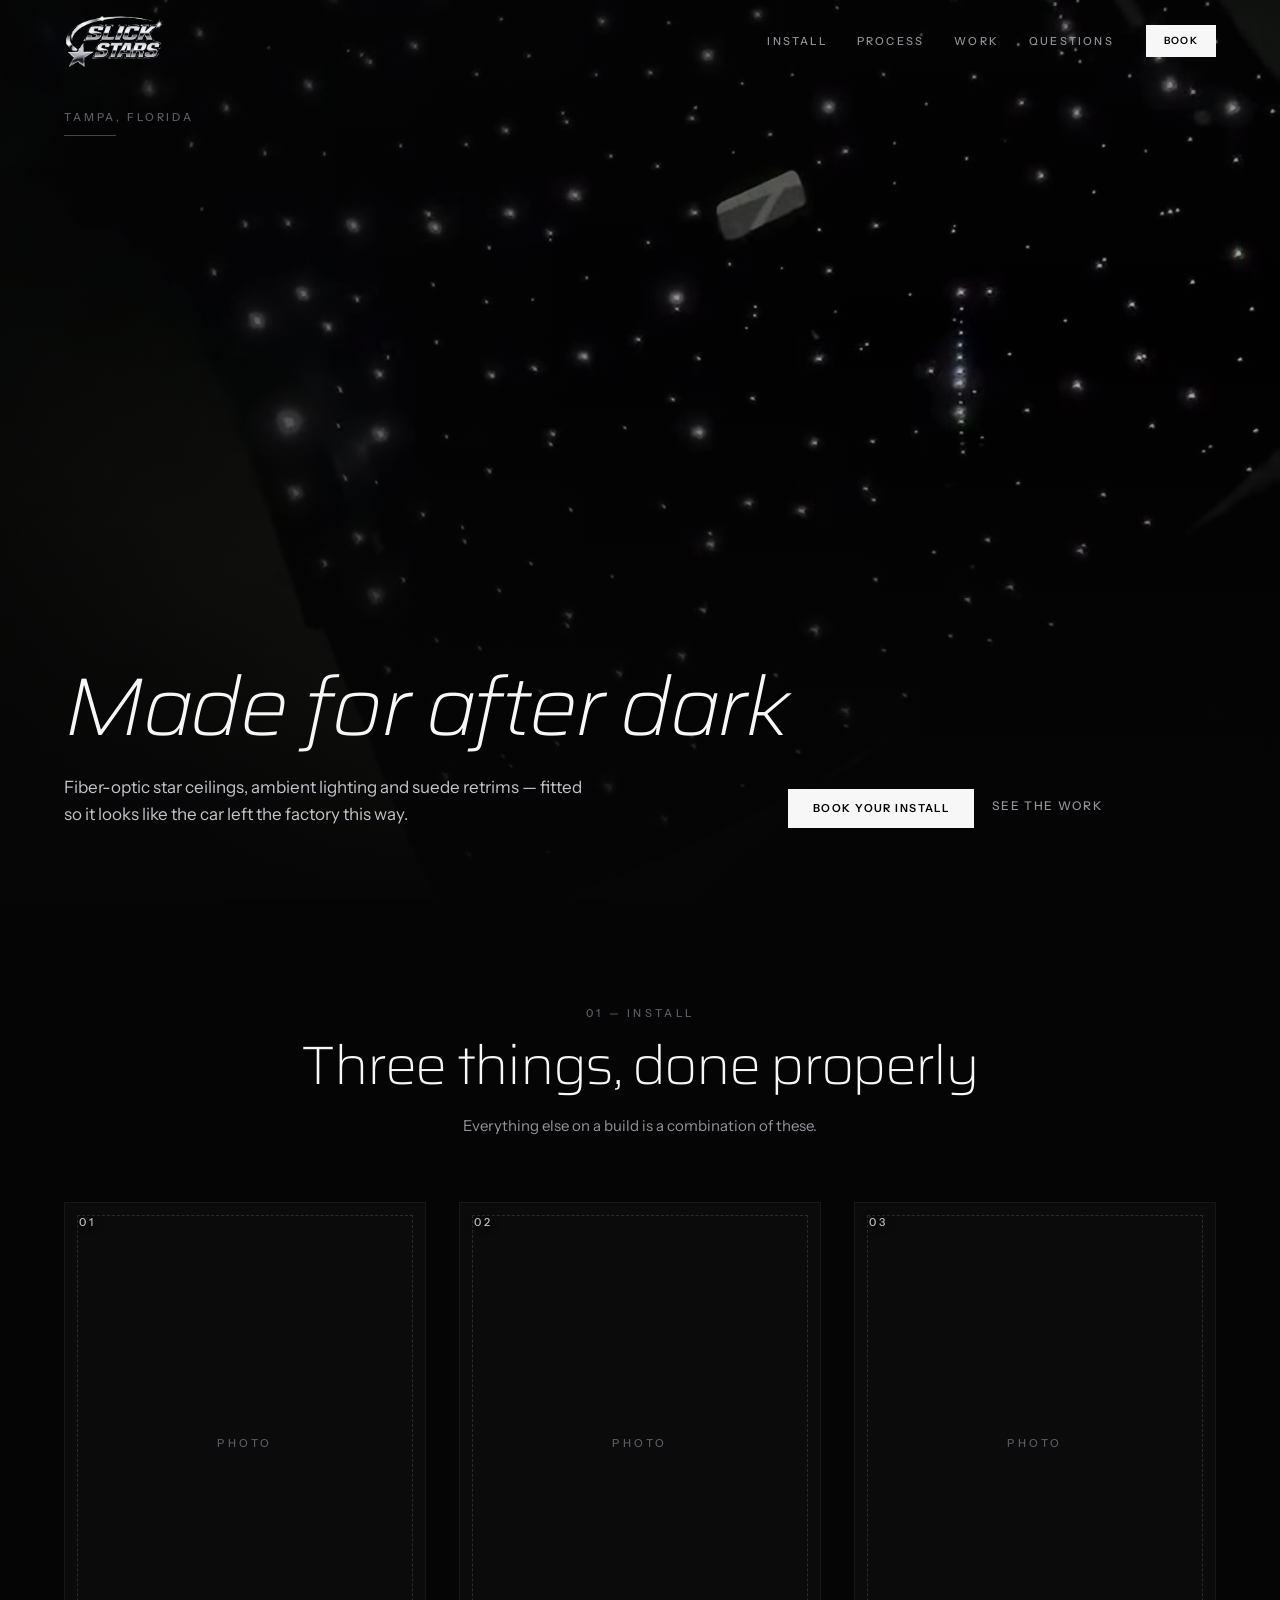
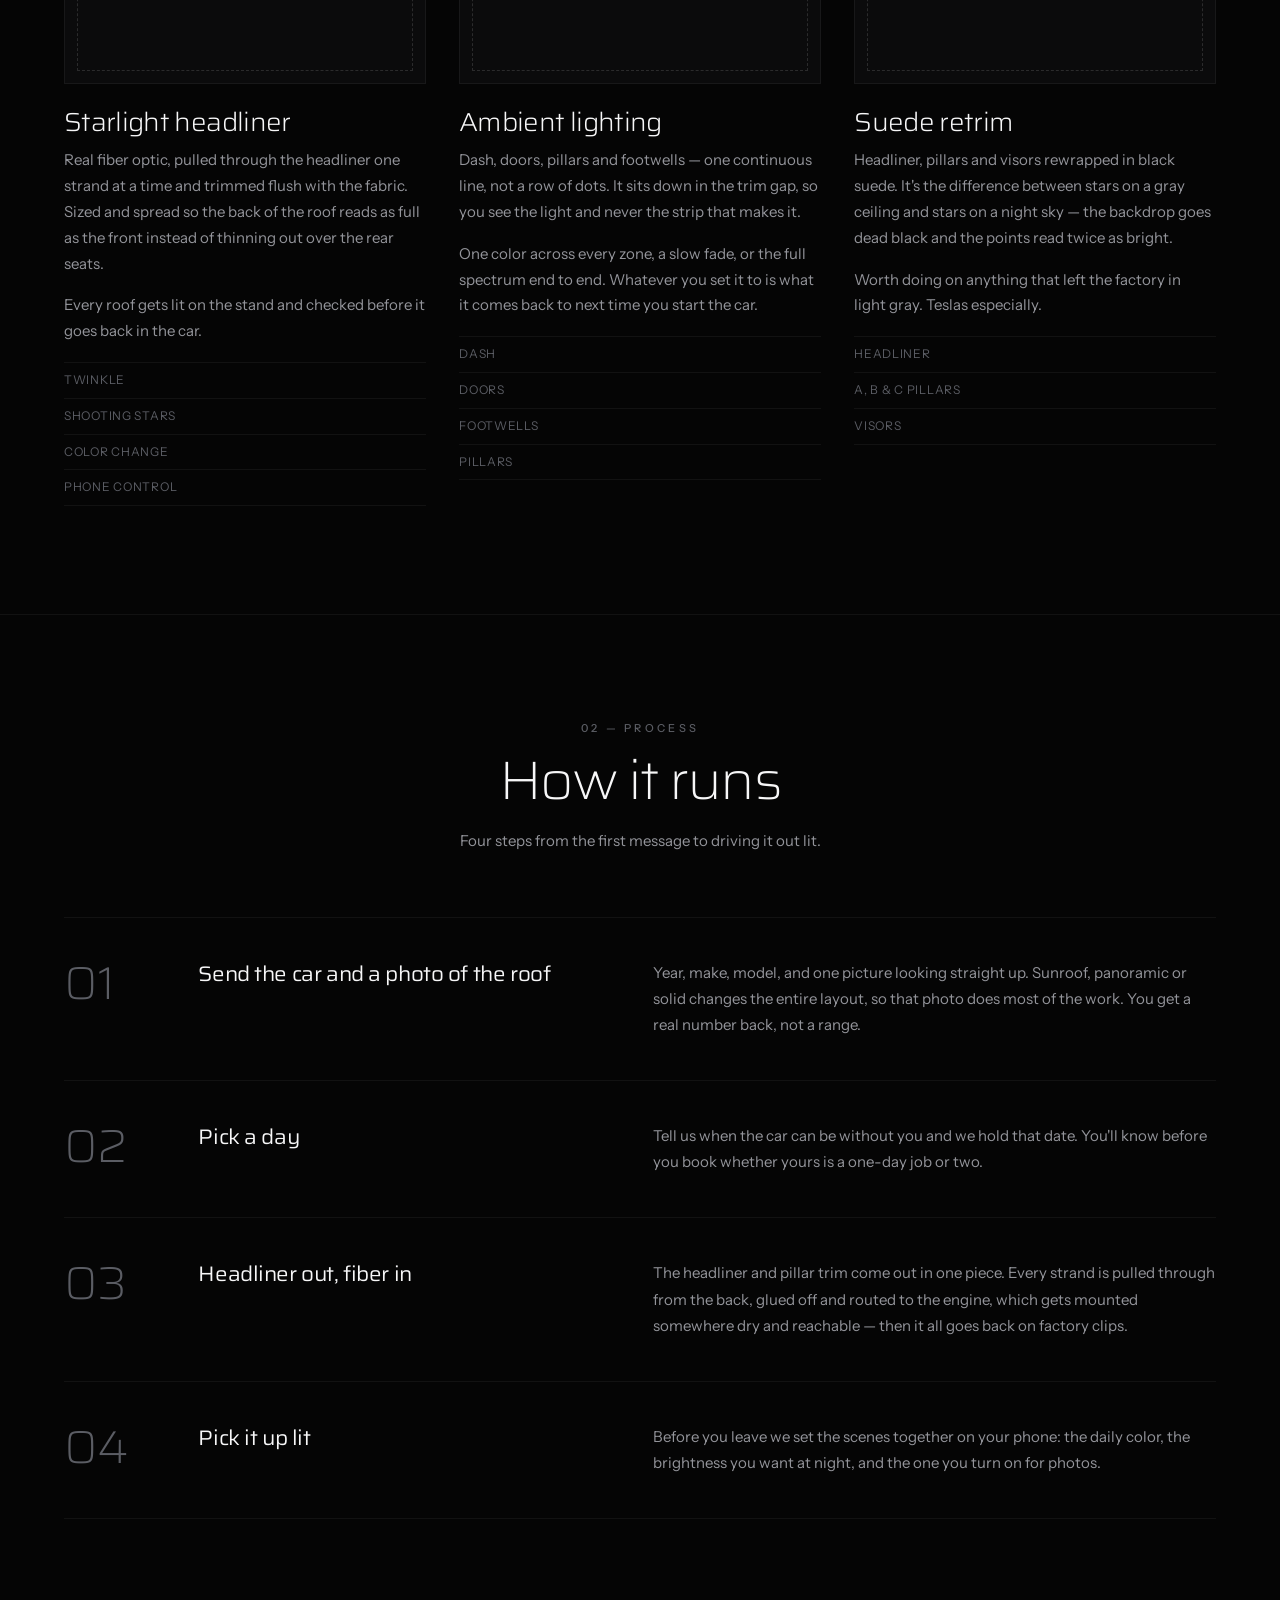
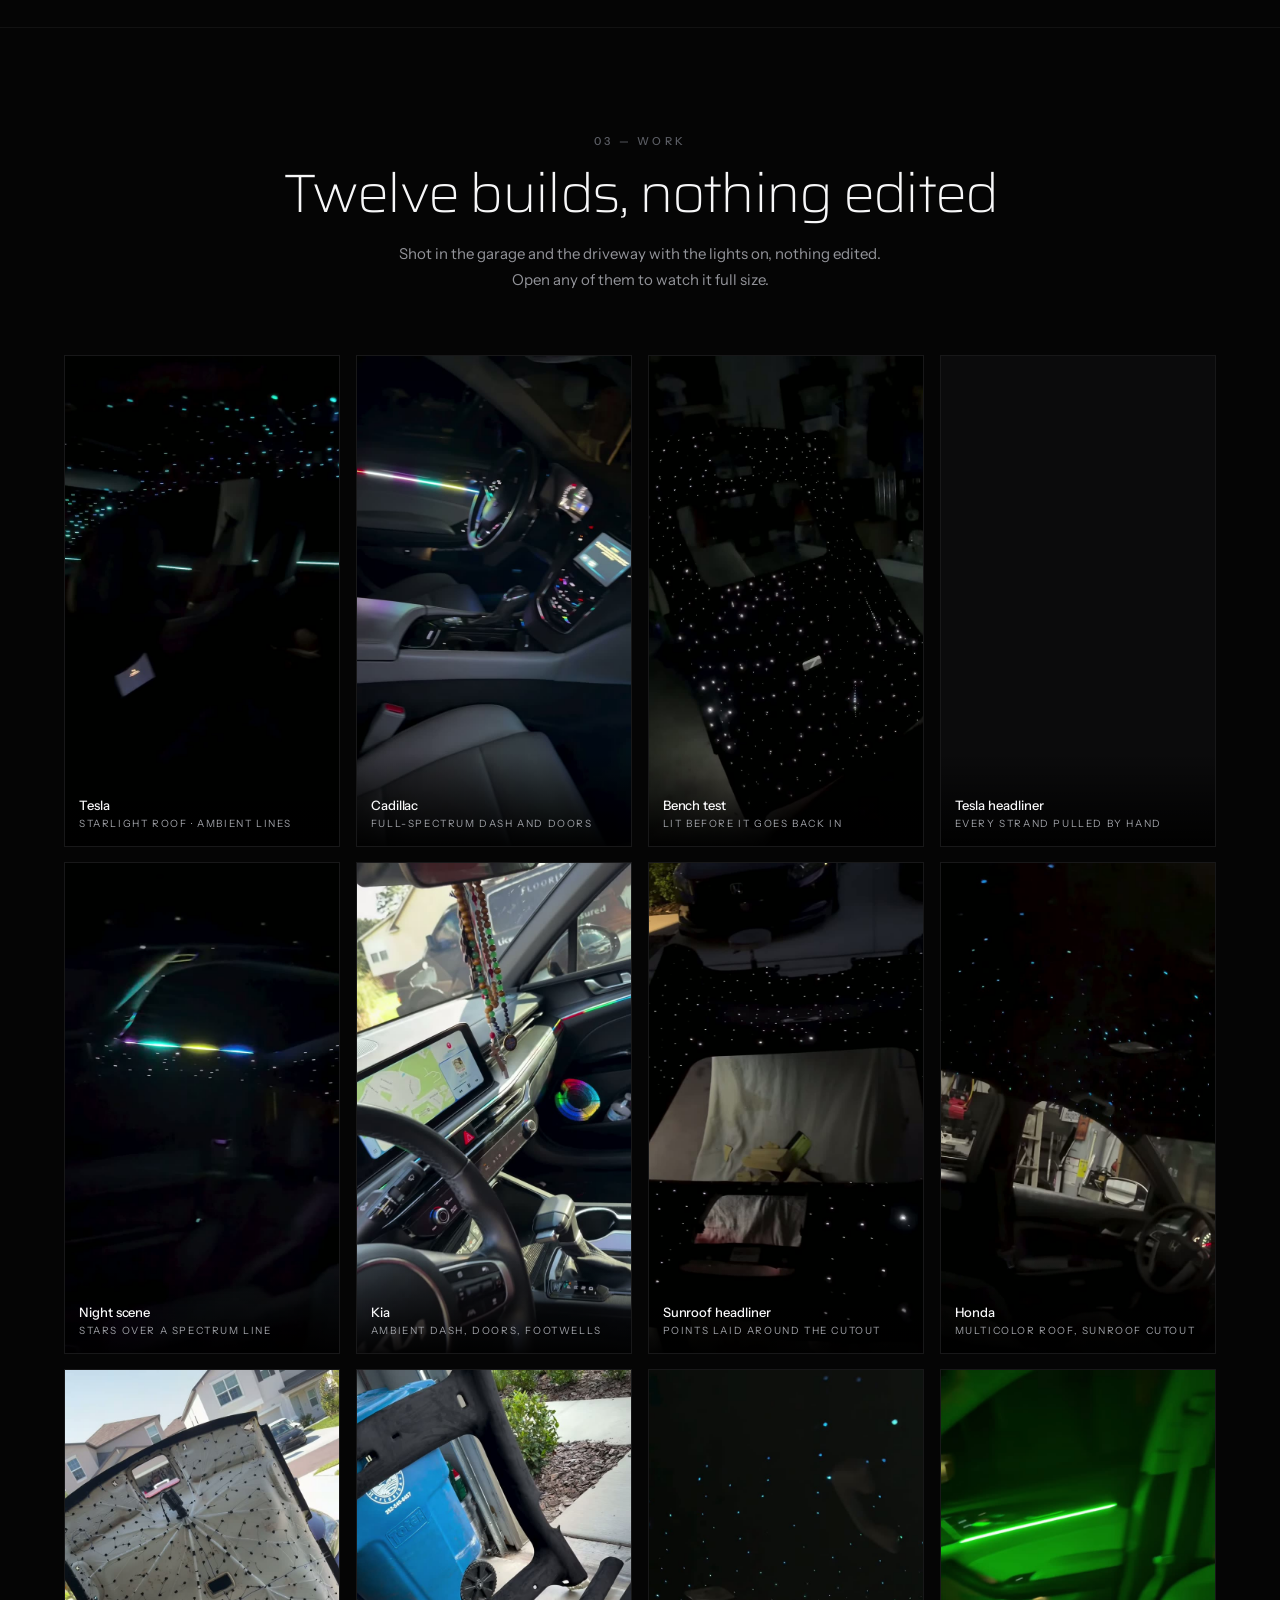
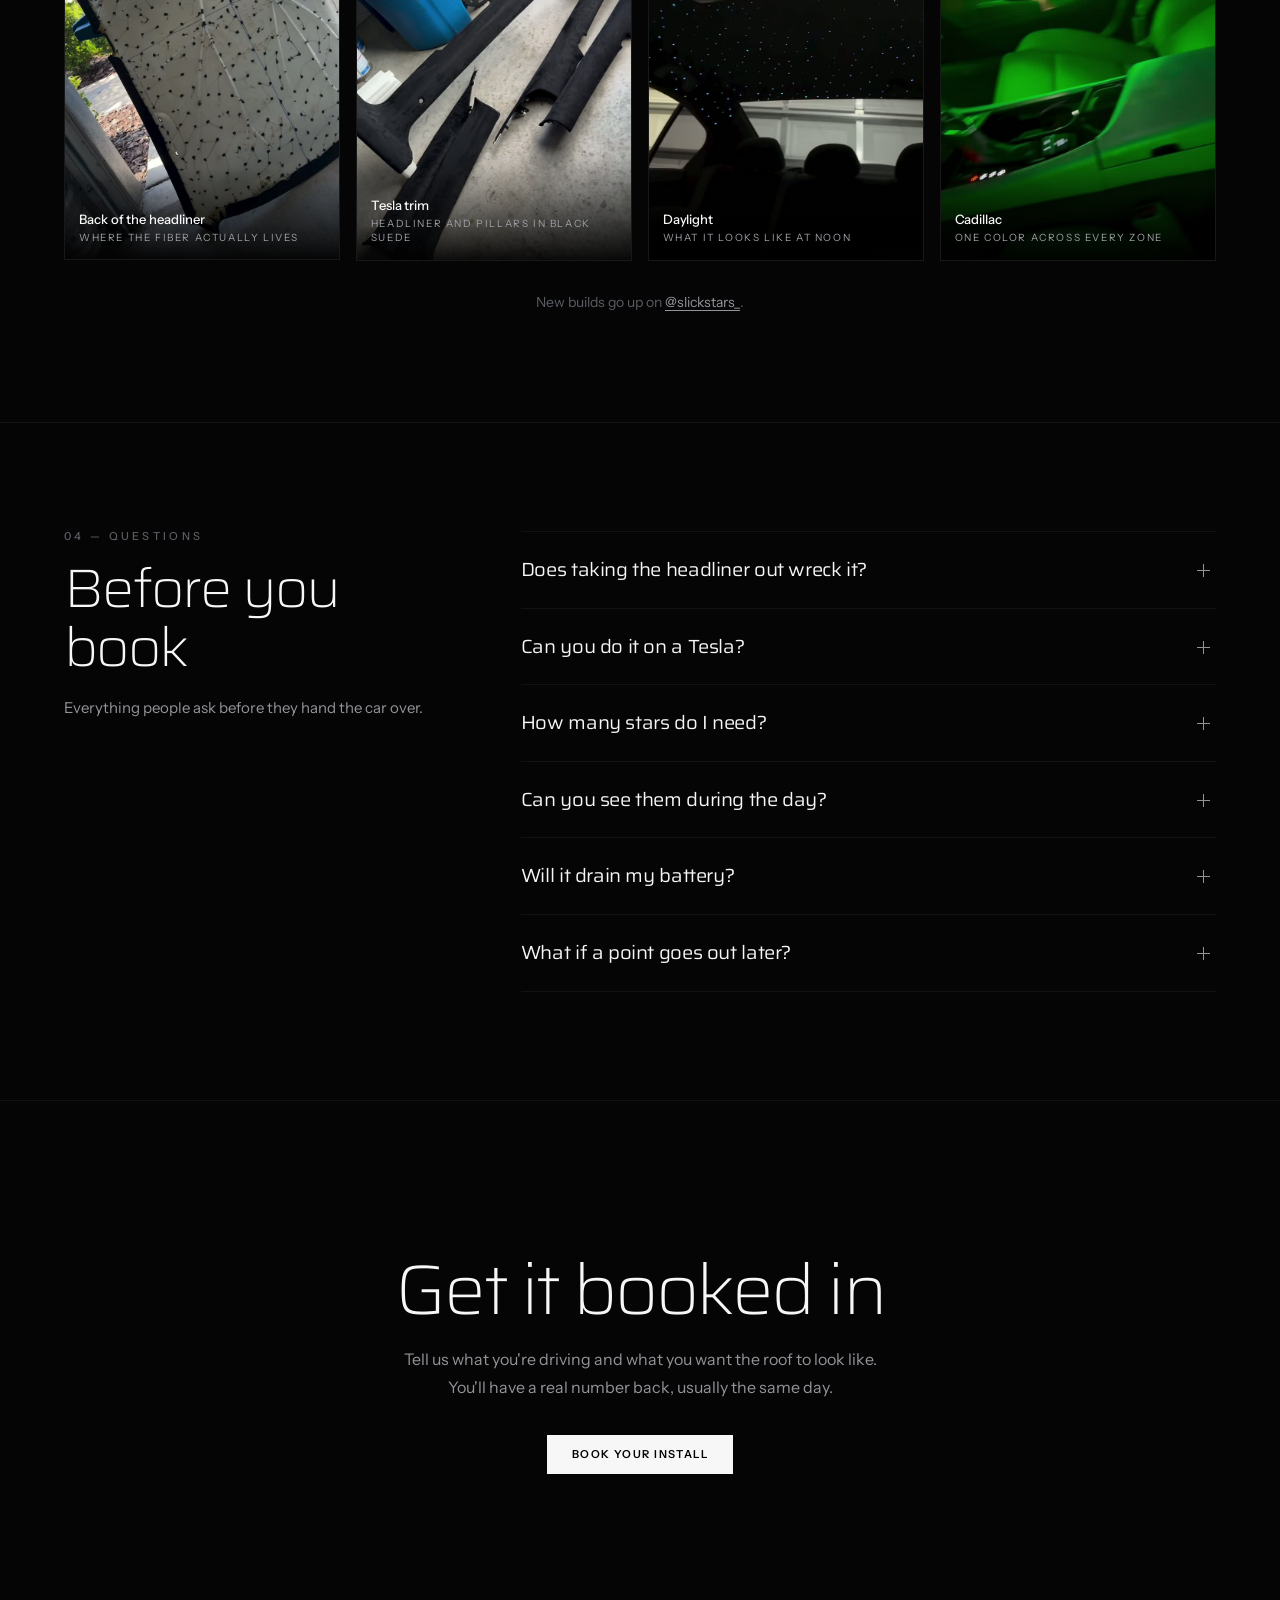
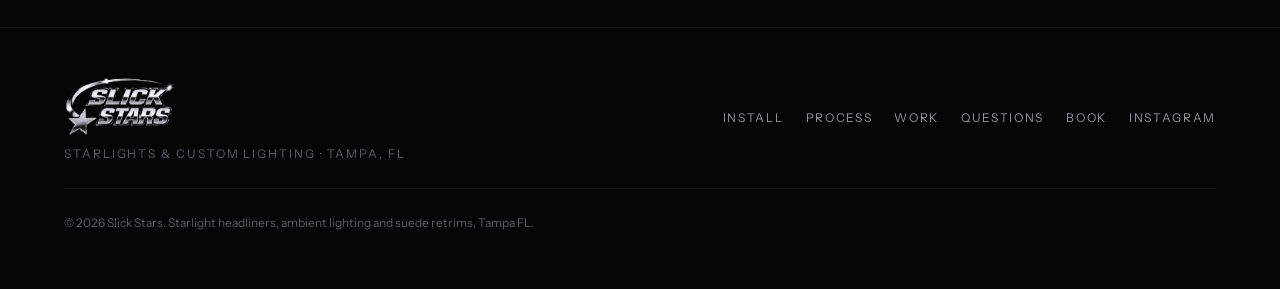
==== commit 68bf030a: "Set the type in Saira, shrink the hero, drop the meta bar Saira was picked against the logo rather t" ====
--- a/index.html
+++ b/index.html
@@ -13,7 +13,7 @@
 <meta property="og:type" content="website">
 <link rel="preconnect" href="https://fonts.googleapis.com">
 <link rel="preconnect" href="https://fonts.gstatic.com" crossorigin>
-<link rel="stylesheet" href="https://fonts.googleapis.com/css2?family=Archivo:wdth,wght@62..125,100..900&family=Instrument+Sans:wght@400;500;600&display=swap">
+<link rel="stylesheet" href="https://fonts.googleapis.com/css2?family=Saira:ital,wdth,wght@0,50..125,100..900;1,50..125,100..900&family=Instrument+Sans:wght@400;500;600&display=swap">
 <link rel="stylesheet" href="styles.css">
 </head>
 <body>
@@ -66,24 +66,6 @@
     </div>
   </div>
 
-</section>
-
-<!-- ── meta bar ─────────────────────────────────────────── -->
-<section class="meta" aria-label="At a glance">
-  <div class="meta__cell">
-    <b>Tampa, Florida</b>
-    <span>Where the work gets done</span>
-  </div>
-  <div class="meta__cell">
-    <b>Teslas, mostly</b>
-    <span>Plus anything else with a roof</span>
-  </div>
-  <div class="meta__cell">
-    <a href="https://www.instagram.com/slickstars_/" target="_blank" rel="noopener">
-      <b>@slickstars_</b>
-      <span>Every build goes up here first</span>
-    </a>
-  </div>
 </section>
 
 <!-- ── services ─────────────────────────────────────────── -->
--- a/styles.css
+++ b/styles.css
@@ -14,9 +14,9 @@
   --star:#E4ECFF;
   --glow:rgba(190,214,255,.45);
 
-  --display:"Archivo",ui-sans-serif,system-ui,sans-serif;
+  --display:"Saira",ui-sans-serif,system-ui,sans-serif;
   --body:"Instrument Sans",ui-sans-serif,system-ui,sans-serif;
-  --wide-face:116%;                 /* Archivo's wdth axis — expanded reads calmer at size */
+  --wide-face:112%;                 /* Saira's wdth axis — expanded, to sit with the badge */
 
   --gut:clamp(20px,5vw,80px);
   --wide:1280px;
@@ -61,9 +61,9 @@
 /* ── buttons ─────────────────────────────────────────────── */
 .btn{
   display:inline-flex;align-items:center;justify-content:center;gap:10px;
-  padding:16px 30px;
+  padding:13px 24px;
   background:var(--ink);color:#000;
-  font:600 12px/1 var(--body);letter-spacing:.14em;text-transform:uppercase;
+  font:600 11px/1 var(--body);letter-spacing:.13em;text-transform:uppercase;
   text-decoration:none;border:1px solid var(--ink);
   cursor:pointer;
   transition:background-color .25s var(--ease),color .25s var(--ease),transform .25s var(--ease);
@@ -72,7 +72,7 @@
 .btn:active{transform:translateY(0)}
 .btn--ghost{background:transparent;color:var(--ink);border-color:var(--line)}
 .btn--ghost:hover{background:var(--ink);color:#000;border-color:var(--ink)}
-.btn--sm{padding:12px 20px;font-size:11px}
+.btn--sm{padding:10px 17px;font-size:10px}
 
 .tlink{
   display:inline-block;position:relative;
@@ -138,7 +138,7 @@
 .hero{
   position:relative;z-index:1;min-height:100svh;
   display:flex;align-items:flex-end;
-  padding:136px var(--gut) clamp(56px,9vh,104px);
+  padding:clamp(104px,14vh,136px) var(--gut) clamp(48px,8vh,100px);
   overflow:hidden;
 }
 .hero__video{
@@ -161,20 +161,21 @@
 .hero__top div{max-width:var(--wide);margin-inline:auto}
 .hero__top .eyebrow{margin-bottom:12px}
 .hero__top hr{width:52px;height:1px;border:0;margin:0;background:rgba(255,255,255,.26)}
-@media (max-width:640px){.hero__top{display:none}}
+@media (max-width:640px){.hero__top{top:calc(58px + 6vh)}.hero__top hr{width:40px}}
 
 .hero__mark{
   margin:0 0 26px;max-width:14ch;
-  font:200 clamp(46px,8.4vw,116px)/.98 var(--display);
-  font-stretch:var(--wide-face);
-  letter-spacing:-.035em;
+  font:200 clamp(34px,6.4vw,84px)/1 var(--display);
+  font-stretch:var(--wide-face);
+  font-style:italic;                /* the badge is italic; the headline answers it */
+  letter-spacing:-.03em;
 }
 
 .hero__row{display:flex;flex-wrap:wrap;align-items:flex-end;gap:clamp(24px,5vw,72px)}
 .hero__copy{flex:1 1 400px;max-width:var(--read)}
 .hero__copy .eyebrow{margin-bottom:14px}
 .hero__sub{
-  margin:0;font-size:clamp(15px,1.5vw,18px);line-height:1.65;color:#C2C4C9;max-width:48ch;
+  margin:0;font-size:clamp(14px,1.4vw,17px);line-height:1.6;color:#C2C4C9;max-width:48ch;
 }
 .hero__cta{display:flex;flex-wrap:wrap;gap:18px;align-items:center;flex:0 0 auto}
 @media (max-width:640px){
@@ -182,20 +183,6 @@
   .hero__cta .btn{width:100%}
 }
 
-/* ── meta bar ────────────────────────────────────────────── */
-.meta{position:relative;z-index:1;display:grid;grid-template-columns:repeat(3,1fr);border-bottom:1px solid var(--line-soft)}
-.meta__cell{padding:26px var(--gut);border-left:1px solid var(--line-soft)}
-.meta__cell:first-child{border-left:0}
-.meta__cell b{display:block;font:500 14px/1.4 var(--body);letter-spacing:.01em}
-.meta__cell span{display:block;margin-top:4px;font:400 13px/1.5 var(--body);color:var(--dim)}
-.meta__cell a{text-decoration:none}
-.meta__cell a:hover b{text-decoration:underline;text-underline-offset:3px}
-@media (max-width:760px){
-  .meta{grid-template-columns:1fr}
-  .meta__cell{border-left:0;border-top:1px solid var(--line-soft);padding:18px var(--gut)}
-  .meta__cell:first-child{border-top:0}
-}
-
 /* ── section shell ───────────────────────────────────────── */
 .sec{position:relative;z-index:1;padding:clamp(80px,12vh,160px) var(--gut);scroll-margin-top:78px}
 .sec + .sec{border-top:1px solid var(--line-soft)}
@@ -208,7 +195,7 @@
 }
 .head h2{
   margin:0;
-  font:200 clamp(32px,4.6vw,60px)/1.06 var(--display);
+  font:200 clamp(27px,4.3vw,54px)/1.08 var(--display);
   font-stretch:var(--wide-face);
   letter-spacing:-.032em;
 }
@@ -414,7 +401,7 @@
 .closer__in{position:relative;z-index:1;max-width:760px;margin-inline:auto}
 .closer h2{
   margin:0 0 20px;
-  font:200 clamp(36px,6.2vw,80px)/1.02 var(--display);
+  font:200 clamp(30px,5.6vw,70px)/1.04 var(--display);
   font-stretch:var(--wide-face);
   letter-spacing:-.035em;
 }
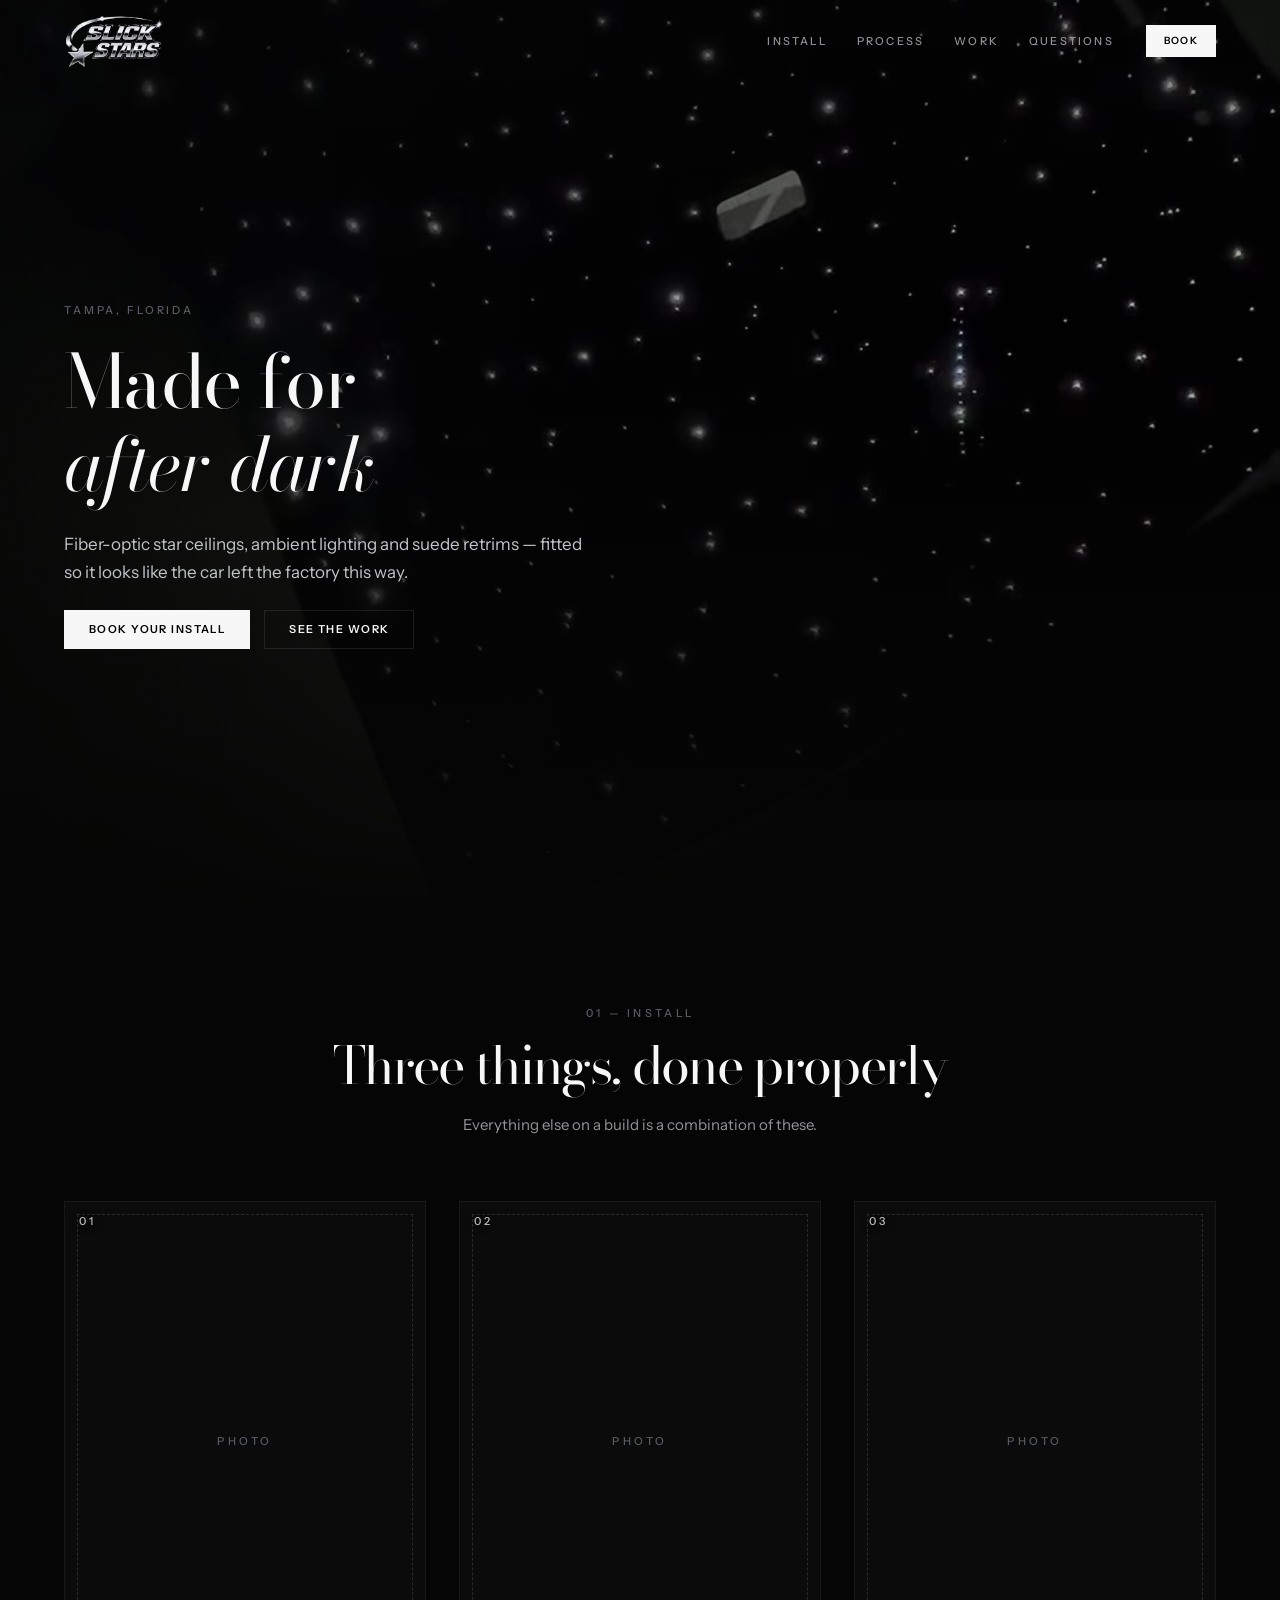
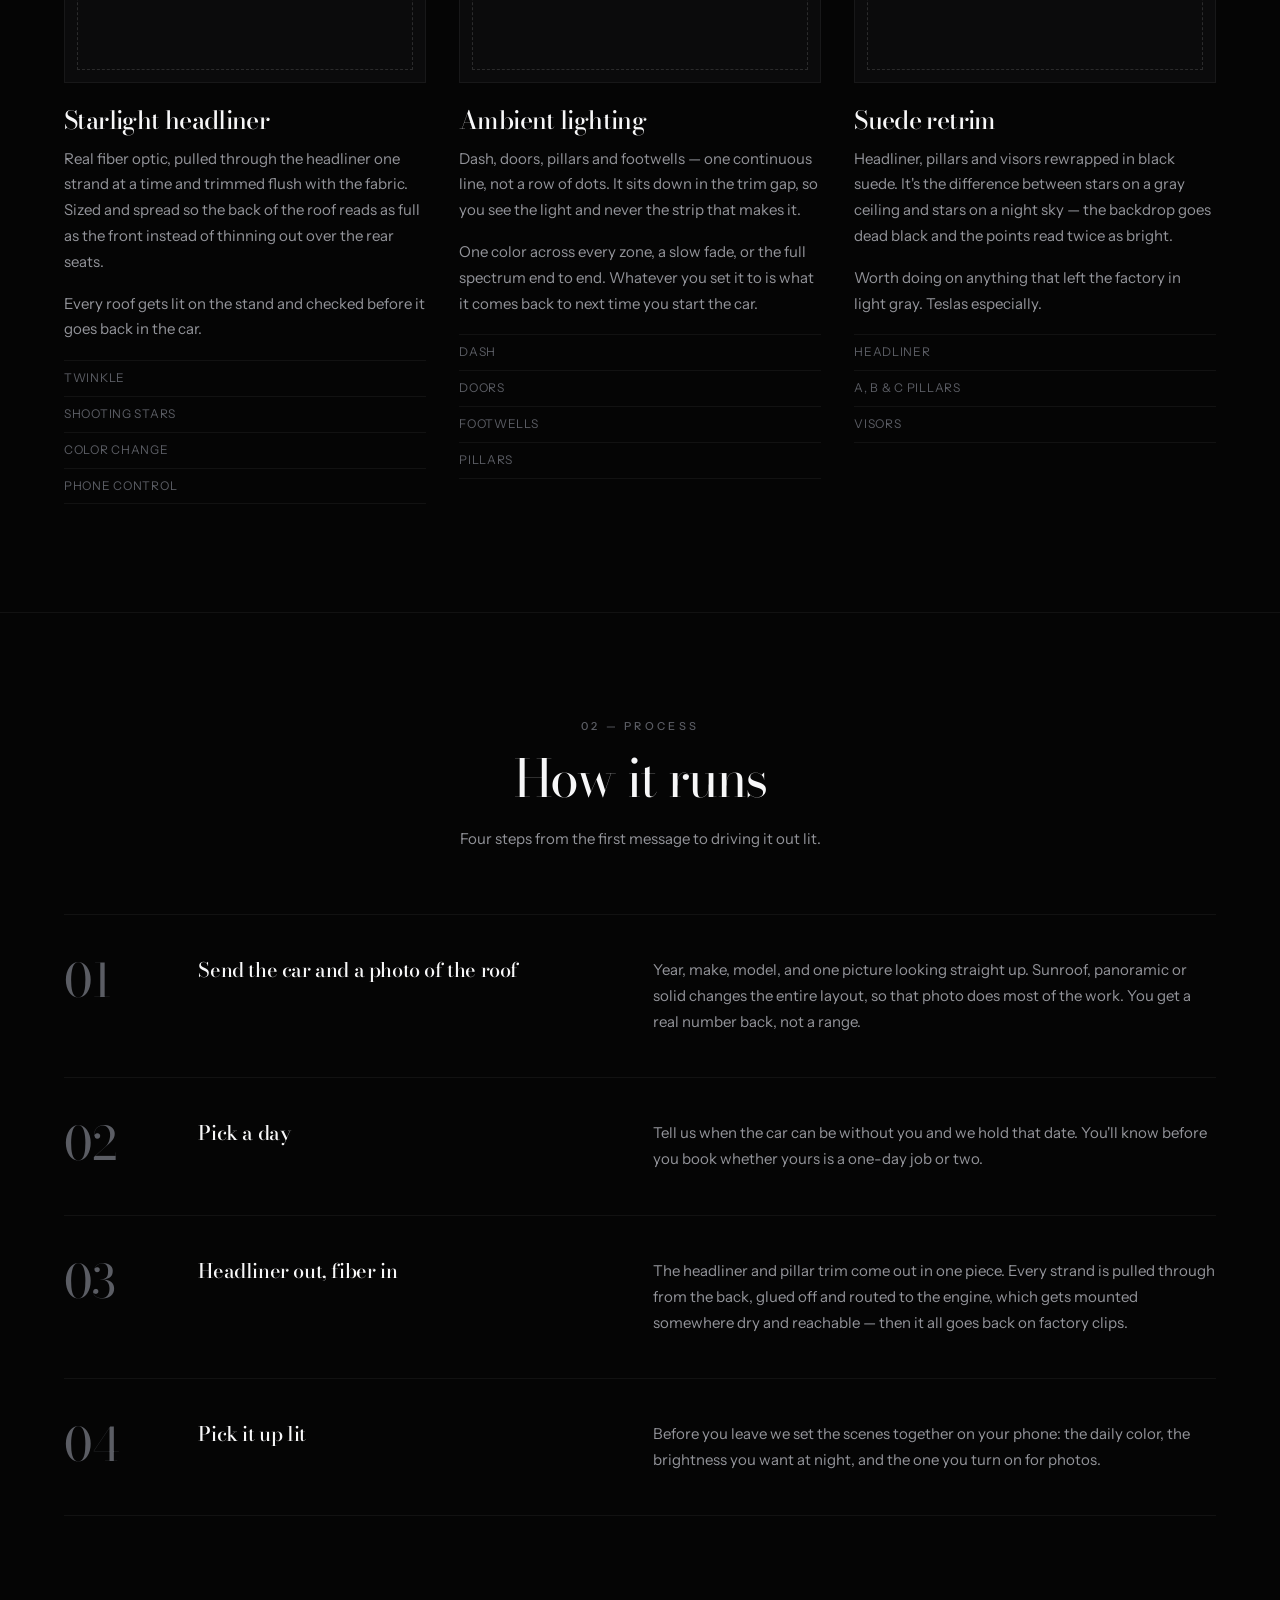
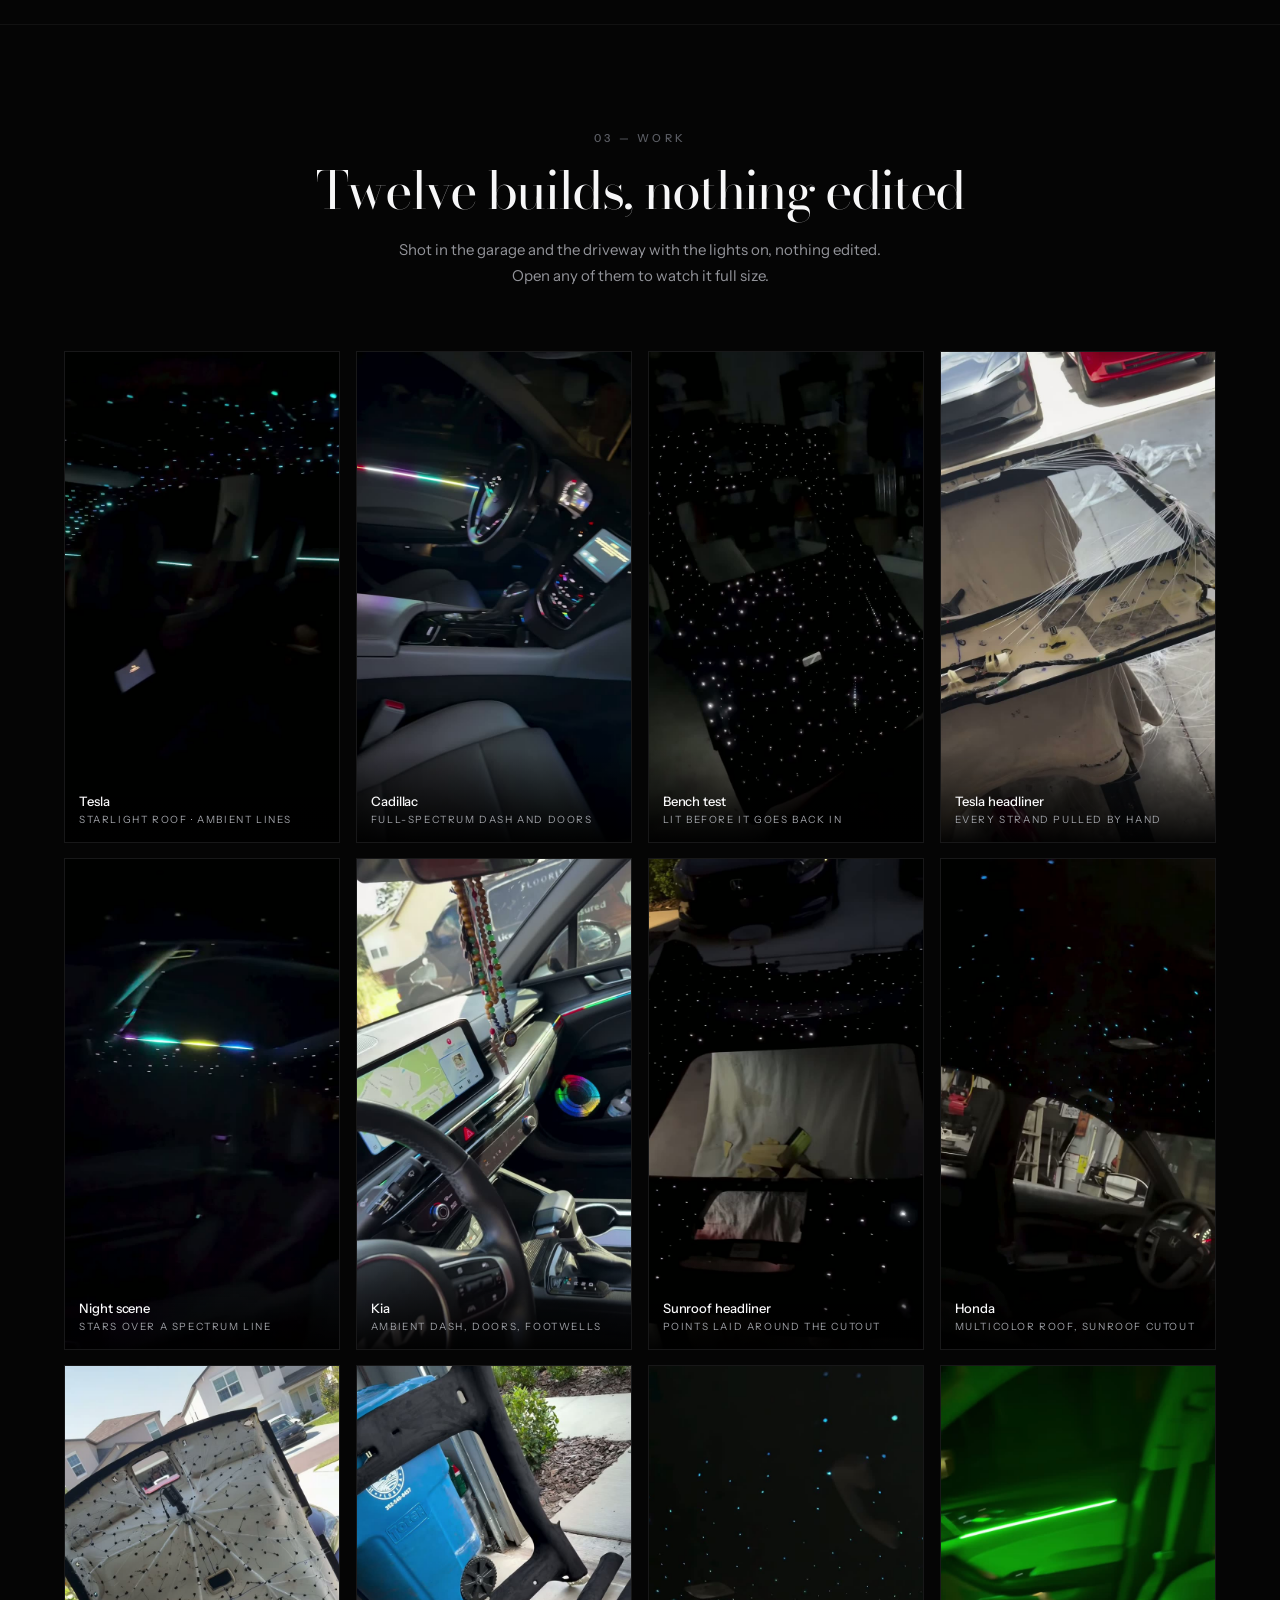
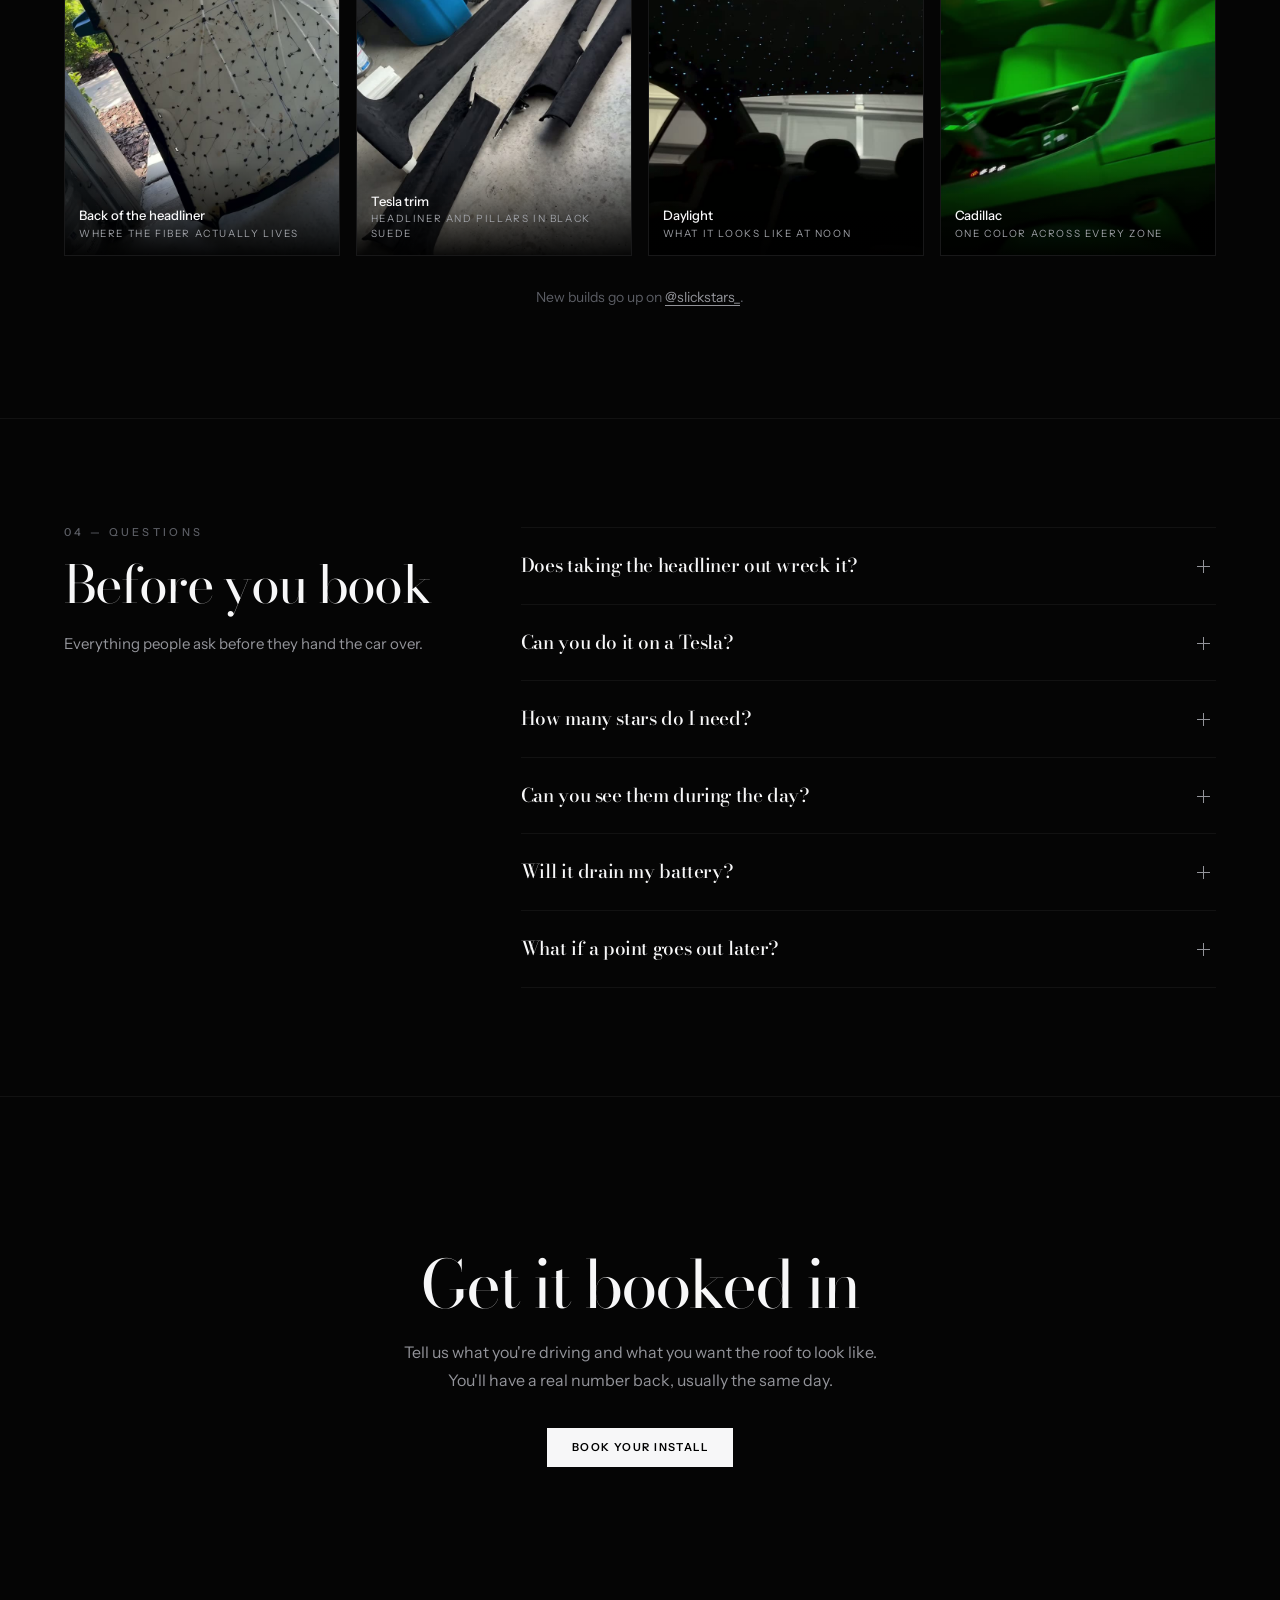
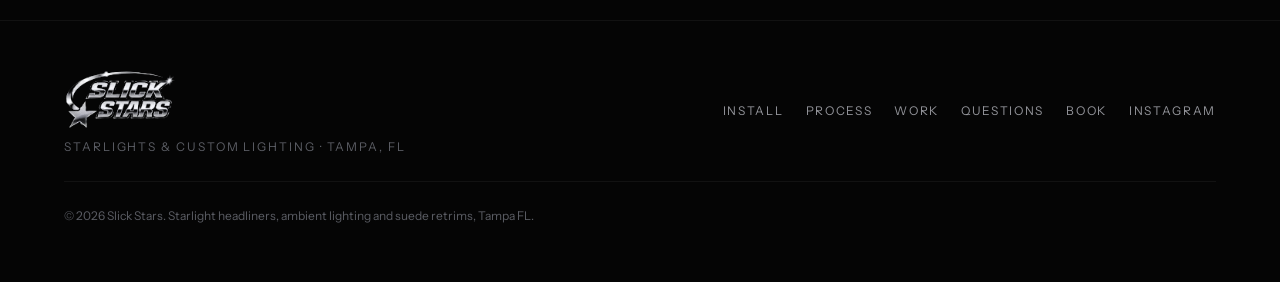
==== commit 38512254: "Set the type in Bodoni Moda, take the hero layout from Vivid Four sans-serifs had been tried and dro" ====
--- a/index.html
+++ b/index.html
@@ -13,7 +13,7 @@
 <meta property="og:type" content="website">
 <link rel="preconnect" href="https://fonts.googleapis.com">
 <link rel="preconnect" href="https://fonts.gstatic.com" crossorigin>
-<link rel="stylesheet" href="https://fonts.googleapis.com/css2?family=Saira:ital,wdth,wght@0,50..125,100..900;1,50..125,100..900&family=Instrument+Sans:wght@400;500;600&display=swap">
+<link rel="stylesheet" href="https://fonts.googleapis.com/css2?family=Bodoni+Moda:ital,opsz,wght@0,6..96,400..900;1,6..96,400..900&family=Instrument+Sans:wght@400;500;600&display=swap">
 <link rel="stylesheet" href="styles.css">
 </head>
 <body>
@@ -43,26 +43,16 @@
          autoplay muted loop playsinline preload="auto" aria-hidden="true" tabindex="-1"></video>
   <div class="hero__scrim" aria-hidden="true"></div>
 
-  <div class="hero__top">
-    <div>
-      <p class="eyebrow">Tampa, Florida</p>
-      <hr>
-    </div>
-  </div>
-
   <div class="hero__inner">
-    <h1 class="hero__mark">Made for after dark</h1>
-    <div class="hero__row">
-      <div class="hero__copy">
-        <p class="hero__sub">
-          Fiber-optic star ceilings, ambient lighting and suede retrims &mdash; fitted so it
-          looks like the car left the factory this way.
-        </p>
-      </div>
-      <div class="hero__cta">
-        <a class="btn" href="book.html">Book your install</a>
-        <a class="tlink" href="#work">See the work</a>
-      </div>
+    <p class="eyebrow">Tampa, Florida</p>
+    <h1 class="hero__mark">Made for<i>after dark</i></h1>
+    <p class="hero__sub">
+      Fiber-optic star ceilings, ambient lighting and suede retrims &mdash; fitted so it
+      looks like the car left the factory this way.
+    </p>
+    <div class="hero__cta">
+      <a class="btn" href="book.html">Book your install</a>
+      <a class="btn btn--ghost" href="#work">See the work</a>
     </div>
   </div>
 
--- a/styles.css
+++ b/styles.css
@@ -14,9 +14,8 @@
   --star:#E4ECFF;
   --glow:rgba(190,214,255,.45);
 
-  --display:"Saira",ui-sans-serif,system-ui,sans-serif;
+  --display:"Bodoni Moda",Georgia,"Times New Roman",serif;
   --body:"Instrument Sans",ui-sans-serif,system-ui,sans-serif;
-  --wide-face:112%;                 /* Saira's wdth axis — expanded, to sit with the badge */
 
   --gut:clamp(20px,5vw,80px);
   --wide:1280px;
@@ -73,19 +72,6 @@
 .btn--ghost{background:transparent;color:var(--ink);border-color:var(--line)}
 .btn--ghost:hover{background:var(--ink);color:#000;border-color:var(--ink)}
 .btn--sm{padding:10px 17px;font-size:10px}
-
-.tlink{
-  display:inline-block;position:relative;
-  font:500 12px/1 var(--body);letter-spacing:.14em;text-transform:uppercase;
-  color:var(--mute);text-decoration:none;padding-bottom:5px;
-  transition:color .22s var(--ease);
-}
-.tlink::after{
-  content:"";position:absolute;left:0;right:0;bottom:0;height:1px;background:currentColor;
-  transform:scaleX(0);transform-origin:left;transition:transform .3s var(--ease);
-}
-.tlink:hover{color:var(--ink)}
-.tlink:hover::after{transform:scaleX(1)}
 
 /* ── star field ──────────────────────────────────────────── */
 .sky{position:absolute;inset:0;overflow:hidden;pointer-events:none;z-index:0}
@@ -137,7 +123,7 @@
 /* ── hero ────────────────────────────────────────────────── */
 .hero{
   position:relative;z-index:1;min-height:100svh;
-  display:flex;align-items:flex-end;
+  display:flex;flex-direction:column;justify-content:center;
   padding:clamp(104px,14vh,136px) var(--gut) clamp(48px,8vh,100px);
   overflow:hidden;
 }
@@ -151,36 +137,26 @@
     linear-gradient(to top,rgba(5,5,5,.96) 0%,rgba(5,5,5,.78) 26%,rgba(5,5,5,.24) 62%,rgba(5,5,5,.55) 100%),
     linear-gradient(to right,rgba(5,5,5,.72) 0%,rgba(5,5,5,.26) 46%,transparent 76%);
 }
-.hero__inner{position:relative;z-index:2;width:100%;max-width:var(--wide);margin-inline:auto}
-
-.hero__top{
-  position:absolute;z-index:2;
-  top:calc(76px + clamp(20px,4vh,44px));left:0;right:0;
-  padding-inline:var(--gut);pointer-events:none;
-}
-.hero__top div{max-width:var(--wide);margin-inline:auto}
-.hero__top .eyebrow{margin-bottom:12px}
-.hero__top hr{width:52px;height:1px;border:0;margin:0;background:rgba(255,255,255,.26)}
-@media (max-width:640px){.hero__top{top:calc(58px + 6vh)}.hero__top hr{width:40px}}
+.hero__inner{
+  position:relative;z-index:2;
+  width:100%;max-width:var(--wide);margin-inline:auto;
+  display:flex;flex-direction:column;align-items:flex-start;gap:1.5rem;
+}
 
 .hero__mark{
-  margin:0 0 26px;max-width:14ch;
-  font:200 clamp(34px,6.4vw,84px)/1 var(--display);
-  font-stretch:var(--wide-face);
-  font-style:italic;                /* the badge is italic; the headline answers it */
-  letter-spacing:-.03em;
-}
-
-.hero__row{display:flex;flex-wrap:wrap;align-items:flex-end;gap:clamp(24px,5vw,72px)}
-.hero__copy{flex:1 1 400px;max-width:var(--read)}
-.hero__copy .eyebrow{margin-bottom:14px}
+  margin:0;
+  font:400 clamp(32px,5.8vw,76px)/1.13 var(--display);
+  letter-spacing:-.022em;
+}
+.hero__mark i{display:block;font-style:italic}
+
 .hero__sub{
-  margin:0;font-size:clamp(14px,1.4vw,17px);line-height:1.6;color:#C2C4C9;max-width:48ch;
-}
-.hero__cta{display:flex;flex-wrap:wrap;gap:18px;align-items:center;flex:0 0 auto}
-@media (max-width:640px){
-  .hero__cta{width:100%;flex-direction:column;align-items:flex-start;gap:20px}
-  .hero__cta .btn{width:100%}
+  margin:0;font-size:clamp(14px,1.4vw,17px);line-height:1.62;color:#C2C4C9;max-width:48ch;
+}
+.hero__cta{display:flex;flex-wrap:wrap;gap:14px}
+@media (max-width:520px){
+  .hero__cta{width:100%}
+  .hero__cta .btn{flex:1 1 100%}
 }
 
 /* ── section shell ───────────────────────────────────────── */
@@ -195,8 +171,7 @@
 }
 .head h2{
   margin:0;
-  font:200 clamp(27px,4.3vw,54px)/1.08 var(--display);
-  font-stretch:var(--wide-face);
+  font:400 clamp(26px,4.1vw,52px)/1.1 var(--display);
   letter-spacing:-.032em;
 }
 .head p{margin:18px auto 0;max-width:50ch;color:var(--mute);font-size:15px;line-height:1.7}
@@ -241,8 +216,7 @@
 }
 .card h3{
   margin:22px 0 10px;
-  font:300 clamp(20px,2.2vw,26px)/1.2 var(--display);
-  font-stretch:var(--wide-face);
+  font:500 clamp(20px,2.1vw,25px)/1.22 var(--display);
   letter-spacing:-.025em;
 }
 .card p{margin:0 0 16px;color:var(--mute);font-size:15px;line-height:1.72}
@@ -266,16 +240,14 @@
 }
 .flow li:hover{background:rgba(255,255,255,.018)}
 .flow__n{
-  font:200 clamp(30px,3.6vw,46px)/1 var(--display);
-  font-stretch:var(--wide-face);
+  font:400 clamp(30px,3.6vw,46px)/1 var(--display);
   letter-spacing:-.03em;color:var(--dim);
   transition:color .35s var(--ease);
 }
 .flow li:hover .flow__n{color:var(--ink)}
 .flow h3{
   margin:0;
-  font:400 clamp(17px,1.9vw,21px)/1.32 var(--display);
-  font-stretch:var(--wide-face);
+  font:500 clamp(17px,1.85vw,20px)/1.34 var(--display);
   letter-spacing:-.02em;
 }
 .flow p{margin:0;color:var(--mute);font-size:15px;line-height:1.74}
@@ -375,8 +347,7 @@
 .faq summary{
   list-style:none;cursor:pointer;position:relative;
   padding:24px 48px 24px 0;
-  font:400 clamp(16px,1.8vw,19px)/1.45 var(--display);
-  font-stretch:var(--wide-face);
+  font:500 clamp(16px,1.75vw,19px)/1.45 var(--display);
   letter-spacing:-.02em;
   transition:color .22s var(--ease);
 }
@@ -401,8 +372,7 @@
 .closer__in{position:relative;z-index:1;max-width:760px;margin-inline:auto}
 .closer h2{
   margin:0 0 20px;
-  font:200 clamp(30px,5.6vw,70px)/1.04 var(--display);
-  font-stretch:var(--wide-face);
+  font:400 clamp(30px,5.4vw,66px)/1.06 var(--display);
   letter-spacing:-.035em;
 }
 .closer p{margin:0 auto 34px;max-width:44ch;color:var(--mute);font-size:16px;line-height:1.7}
@@ -437,8 +407,7 @@
 .bookhead{position:relative;z-index:1;padding:150px var(--gut) 0;max-width:900px;margin-inline:auto}
 .bookhead h1{
   margin:18px 0 16px;
-  font:200 clamp(38px,6.2vw,74px)/1.02 var(--display);
-  font-stretch:var(--wide-face);
+  font:400 clamp(34px,5.6vw,66px)/1.04 var(--display);
   letter-spacing:-.035em;
 }
 .bookhead p{margin:0;max-width:52ch;color:var(--mute);font-size:16px;line-height:1.7}
@@ -457,8 +426,7 @@
 
 .step > h2{
   margin:0 0 8px;outline:none;
-  font:300 clamp(25px,3.4vw,38px)/1.12 var(--display);
-  font-stretch:var(--wide-face);
+  font:500 clamp(24px,3.2vw,36px)/1.14 var(--display);
   letter-spacing:-.03em;
 }
 .step__sub{margin:0 0 34px;color:var(--mute);font-size:15px;max-width:56ch}
@@ -528,8 +496,7 @@
 .done__in{position:relative;z-index:1;max-width:640px;margin-inline:auto}
 .done h2{
   margin:0 0 18px;outline:none;
-  font:200 clamp(36px,6vw,70px)/1.02 var(--display);
-  font-stretch:var(--wide-face);
+  font:400 clamp(32px,5.4vw,64px)/1.04 var(--display);
   letter-spacing:-.035em;
 }
 .done p{margin:0 auto 30px;max-width:44ch;color:var(--mute);font-size:16px;line-height:1.7}
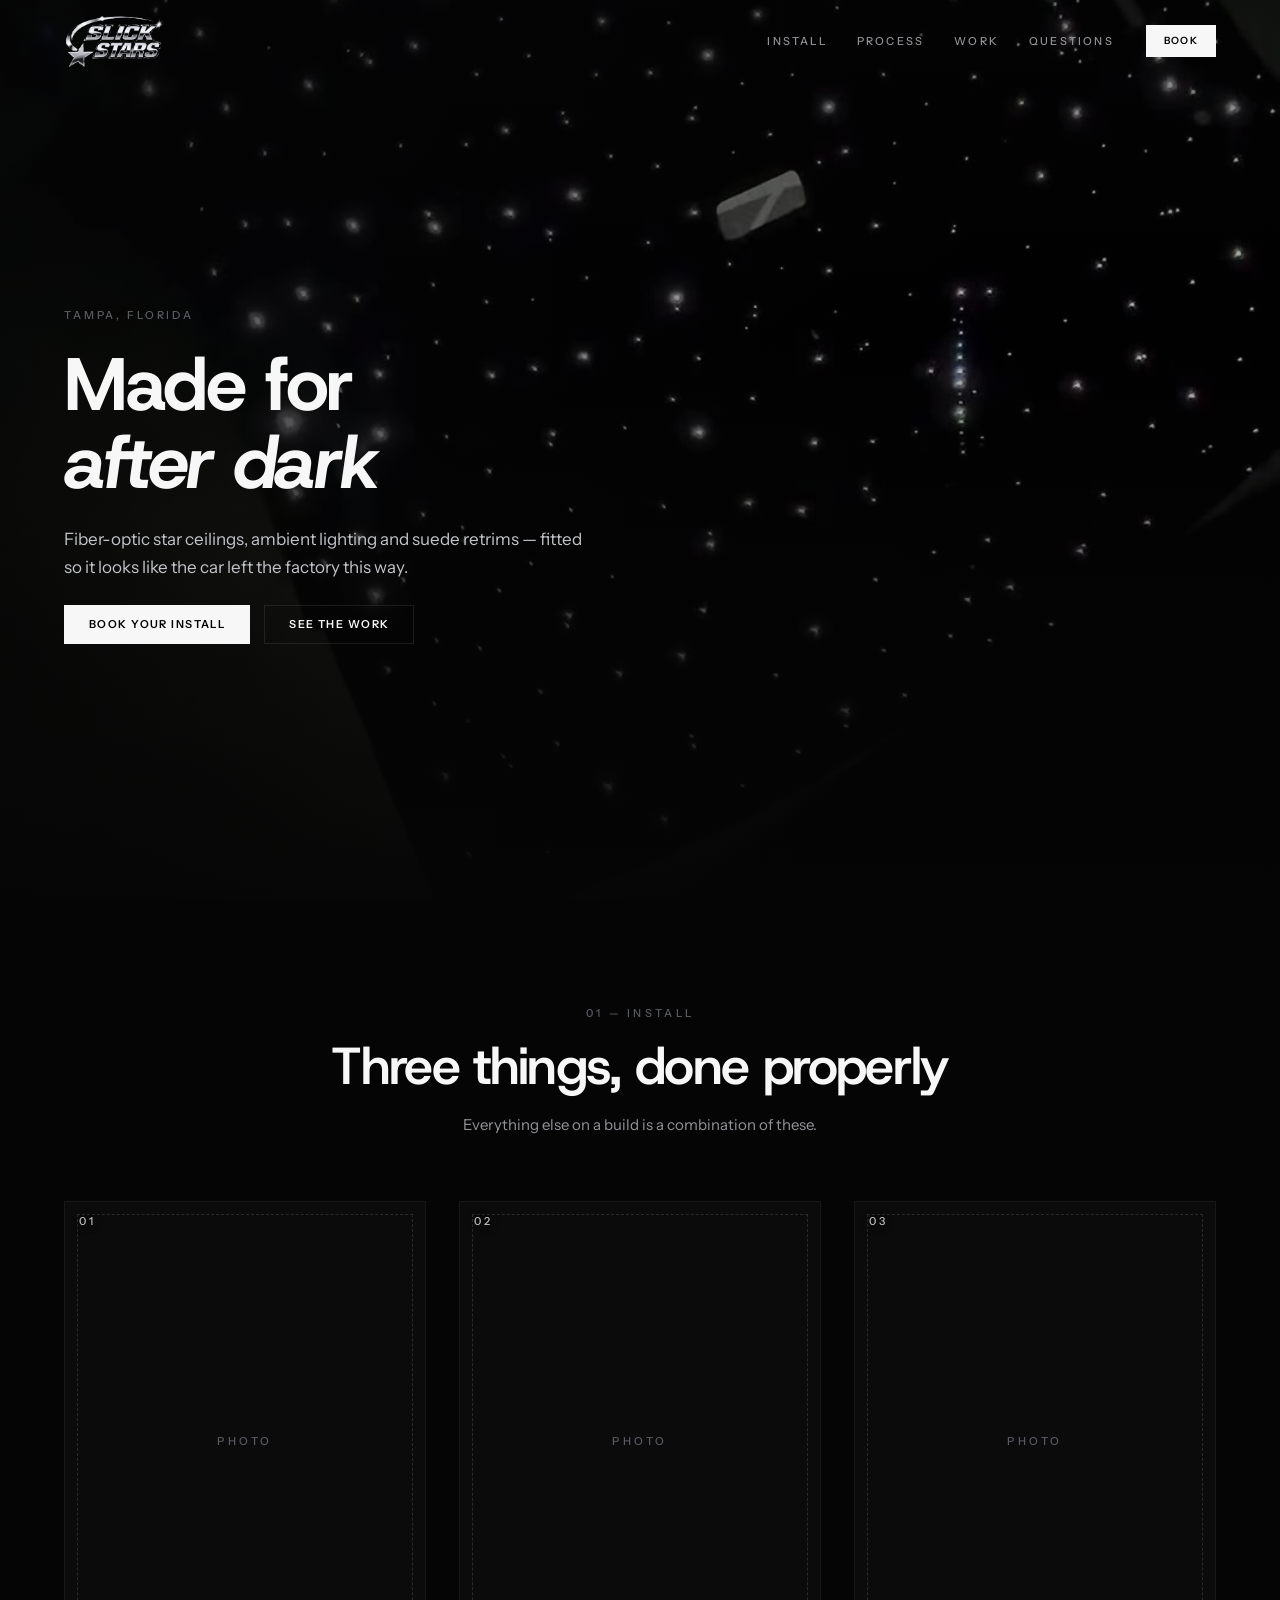
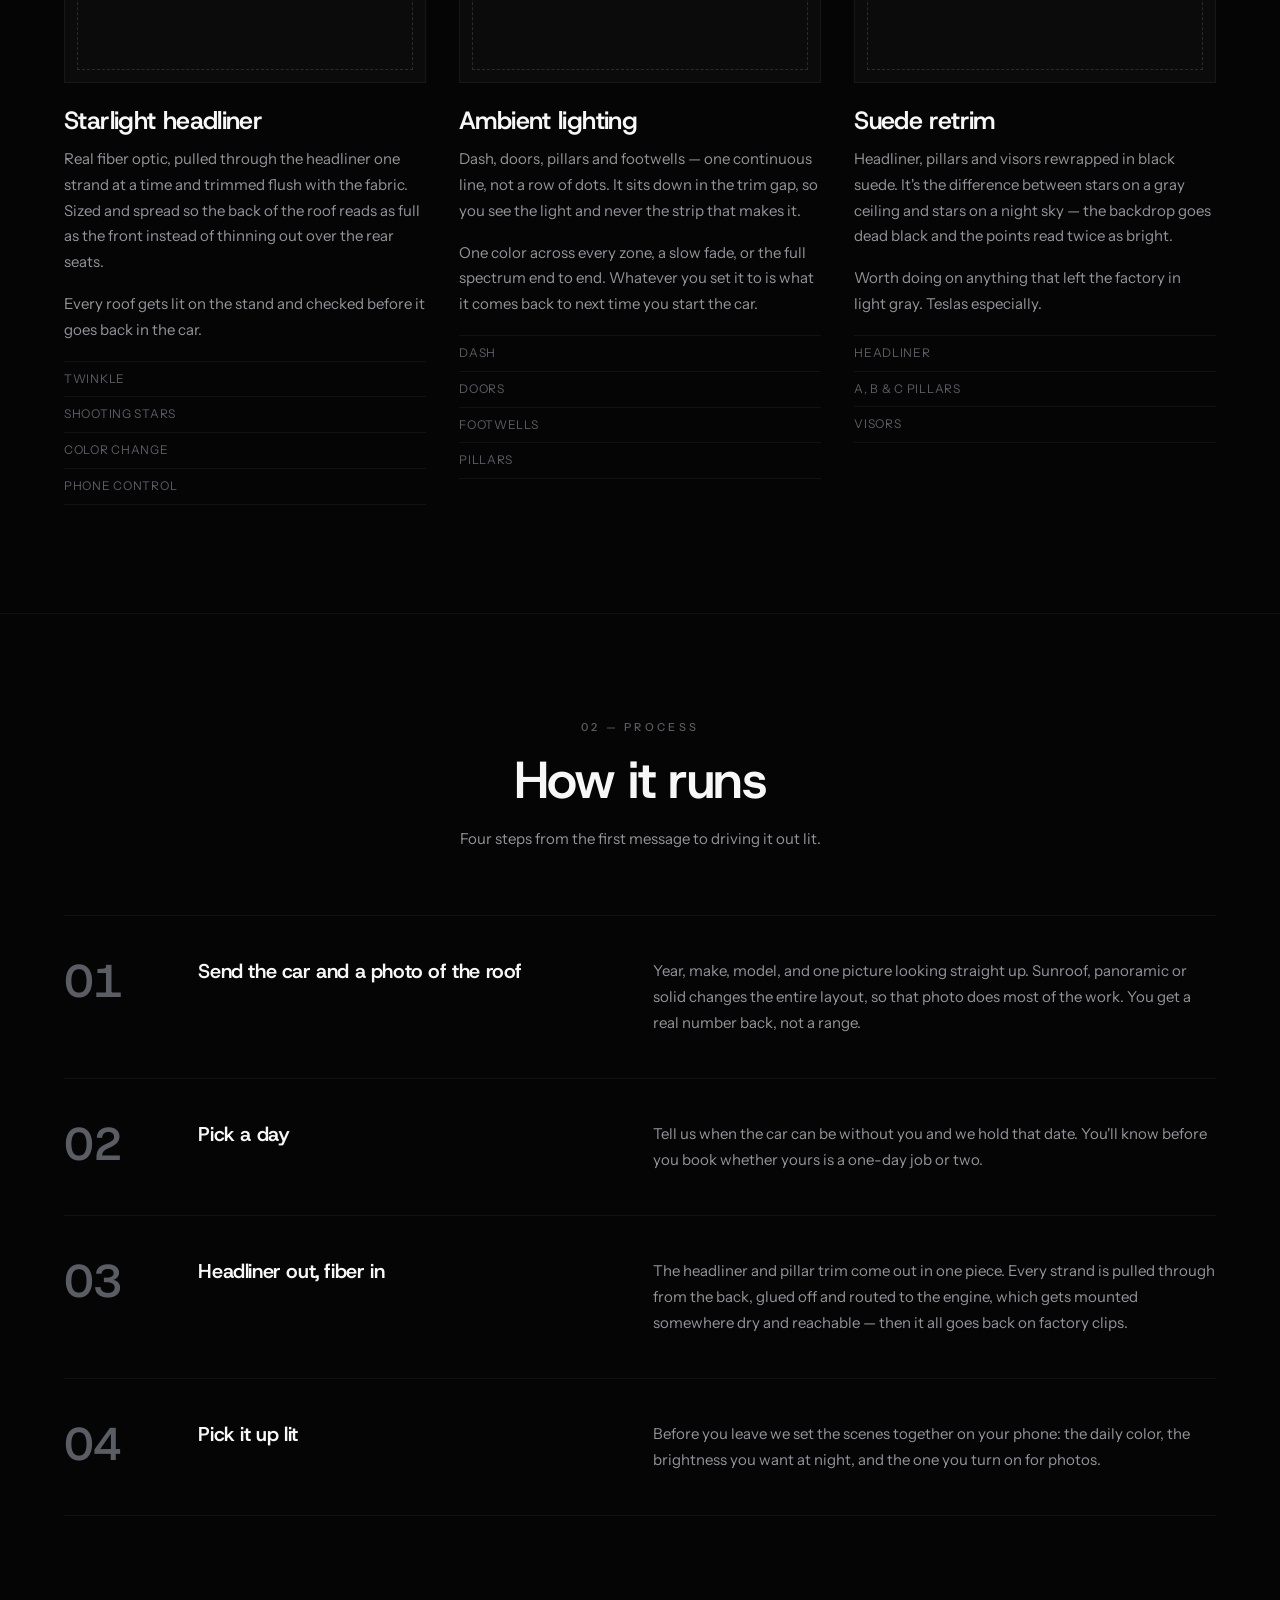
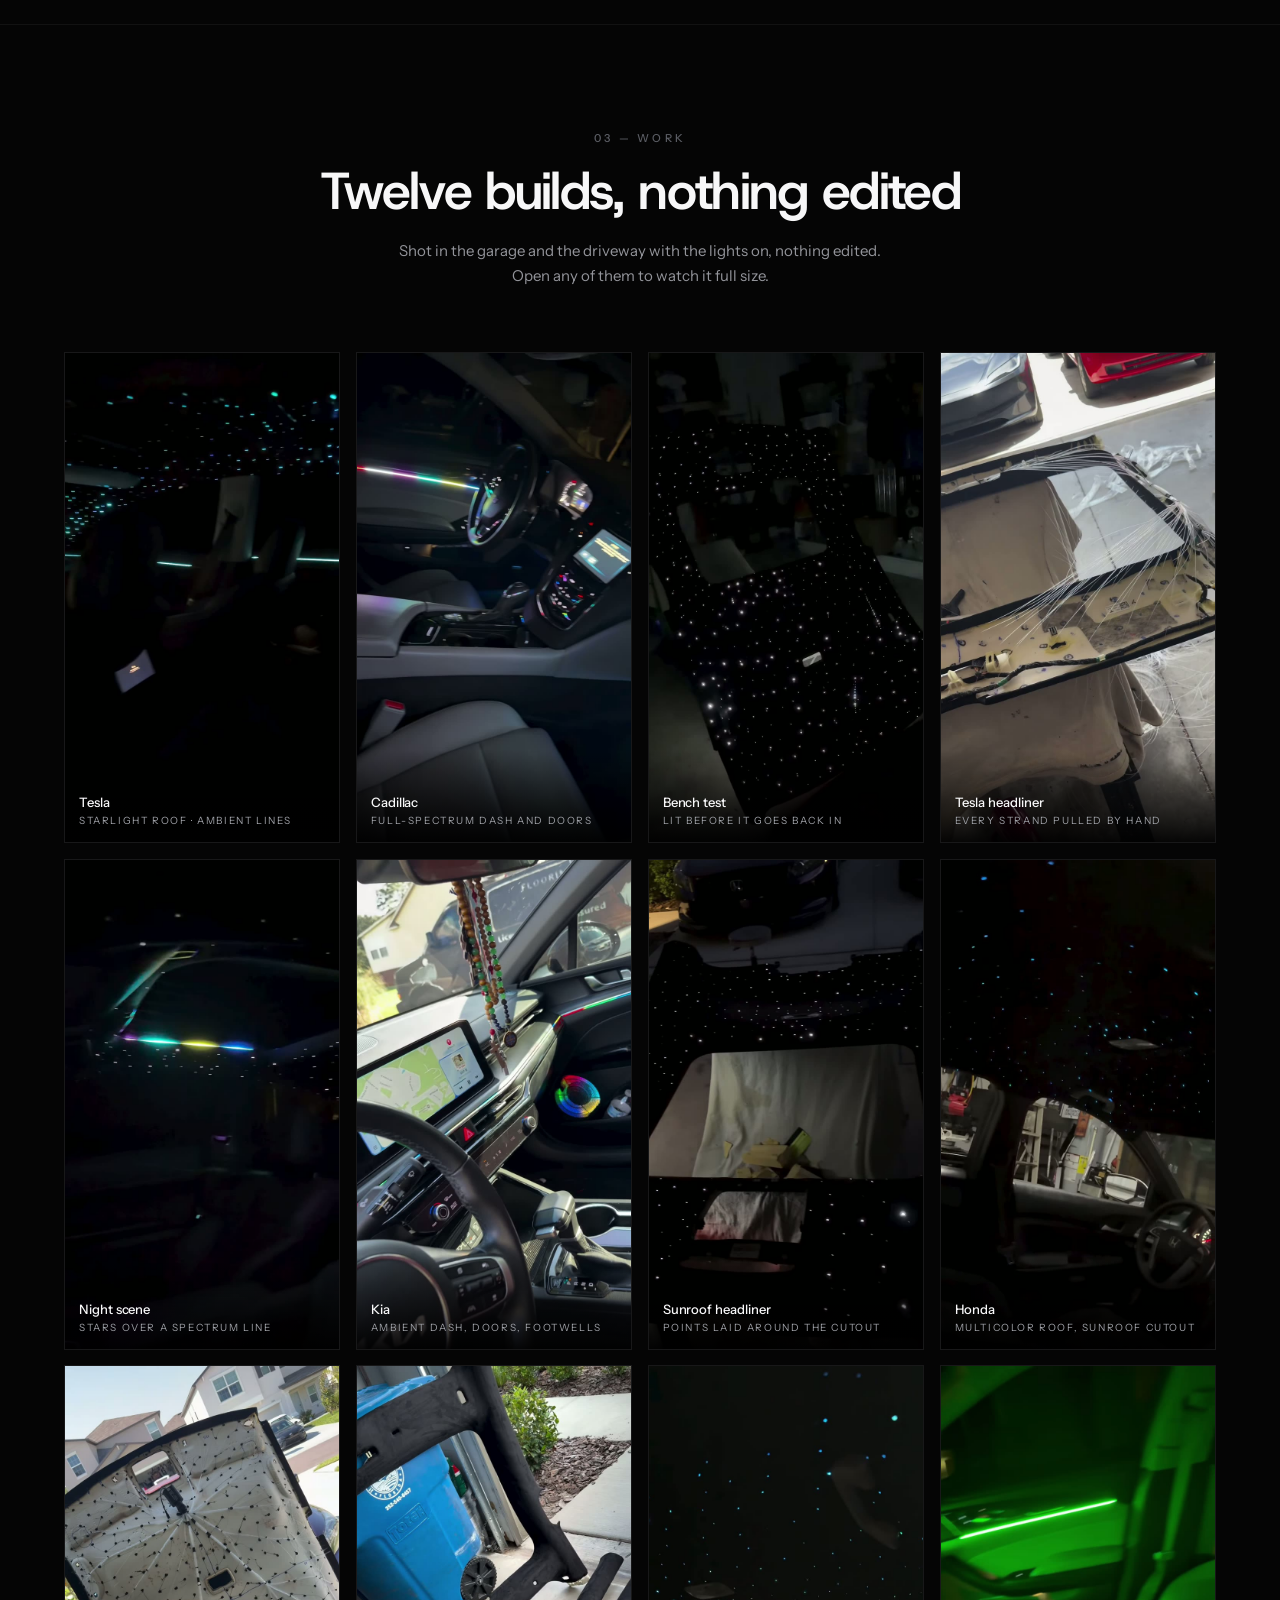
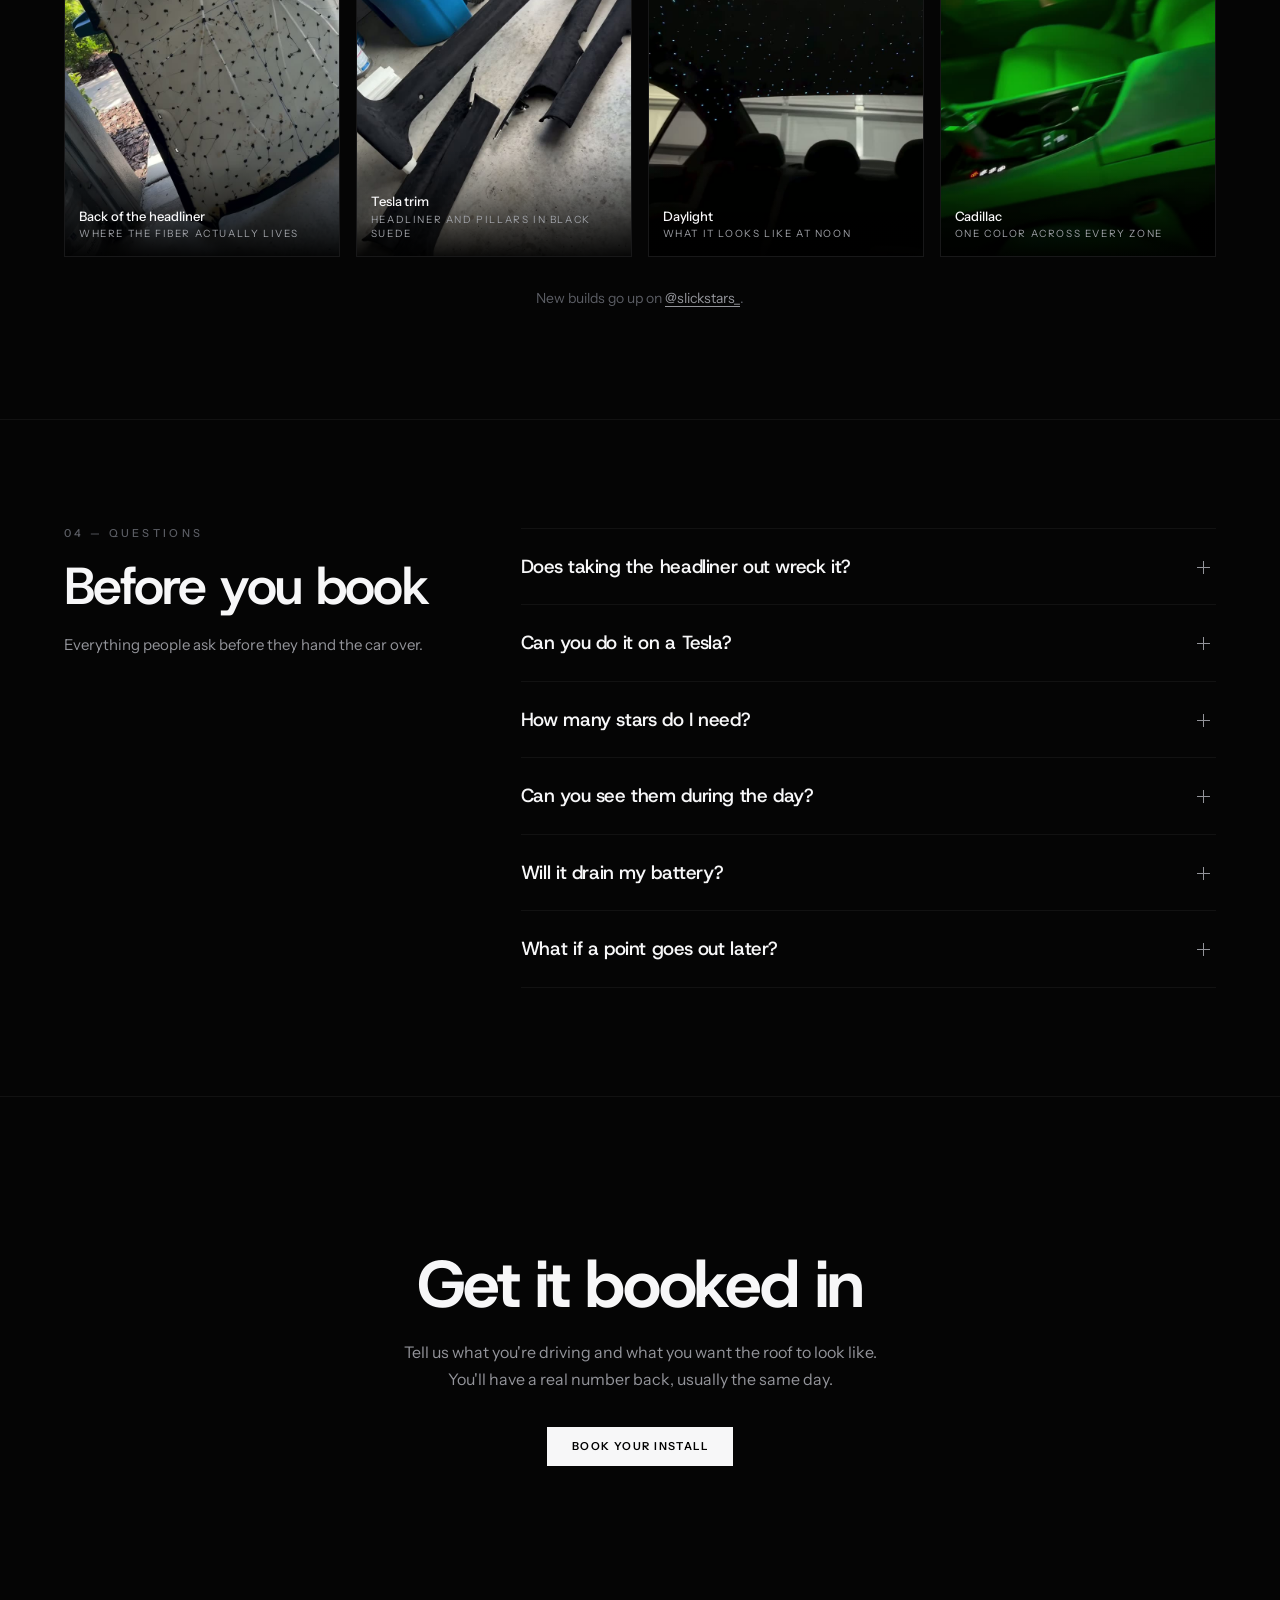
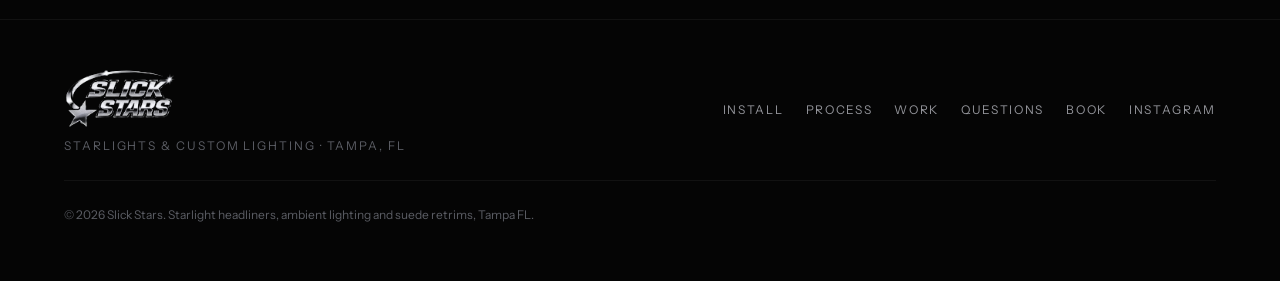
==== commit 3f750cb8: "Set the type in Host Grotesk 600-700 Five display faces had been tried and dropped, and every one of" ====
--- a/index.html
+++ b/index.html
@@ -13,7 +13,7 @@
 <meta property="og:type" content="website">
 <link rel="preconnect" href="https://fonts.googleapis.com">
 <link rel="preconnect" href="https://fonts.gstatic.com" crossorigin>
-<link rel="stylesheet" href="https://fonts.googleapis.com/css2?family=Bodoni+Moda:ital,opsz,wght@0,6..96,400..900;1,6..96,400..900&family=Instrument+Sans:wght@400;500;600&display=swap">
+<link rel="stylesheet" href="https://fonts.googleapis.com/css2?family=Host+Grotesk:ital,wght@0,300..800;1,300..800&family=Instrument+Sans:wght@400;500;600&display=swap">
 <link rel="stylesheet" href="styles.css">
 </head>
 <body>
--- a/styles.css
+++ b/styles.css
@@ -14,7 +14,7 @@
   --star:#E4ECFF;
   --glow:rgba(190,214,255,.45);
 
-  --display:"Bodoni Moda",Georgia,"Times New Roman",serif;
+  --display:"Host Grotesk",ui-sans-serif,system-ui,sans-serif;
   --body:"Instrument Sans",ui-sans-serif,system-ui,sans-serif;
 
   --gut:clamp(20px,5vw,80px);
@@ -145,8 +145,8 @@
 
 .hero__mark{
   margin:0;
-  font:400 clamp(32px,5.8vw,76px)/1.13 var(--display);
-  letter-spacing:-.022em;
+  font:700 clamp(32px,5.8vw,76px)/1.06 var(--display);
+  letter-spacing:-.032em;
 }
 .hero__mark i{display:block;font-style:italic}
 
@@ -171,7 +171,7 @@
 }
 .head h2{
   margin:0;
-  font:400 clamp(26px,4.1vw,52px)/1.1 var(--display);
+  font:600 clamp(26px,4.1vw,52px)/1.1 var(--display);
   letter-spacing:-.032em;
 }
 .head p{margin:18px auto 0;max-width:50ch;color:var(--mute);font-size:15px;line-height:1.7}
@@ -216,7 +216,7 @@
 }
 .card h3{
   margin:22px 0 10px;
-  font:500 clamp(20px,2.1vw,25px)/1.22 var(--display);
+  font:600 clamp(20px,2.1vw,25px)/1.24 var(--display);
   letter-spacing:-.025em;
 }
 .card p{margin:0 0 16px;color:var(--mute);font-size:15px;line-height:1.72}
@@ -240,14 +240,14 @@
 }
 .flow li:hover{background:rgba(255,255,255,.018)}
 .flow__n{
-  font:400 clamp(30px,3.6vw,46px)/1 var(--display);
+  font:600 clamp(30px,3.6vw,46px)/1 var(--display);
   letter-spacing:-.03em;color:var(--dim);
   transition:color .35s var(--ease);
 }
 .flow li:hover .flow__n{color:var(--ink)}
 .flow h3{
   margin:0;
-  font:500 clamp(17px,1.85vw,20px)/1.34 var(--display);
+  font:600 clamp(17px,1.85vw,20px)/1.34 var(--display);
   letter-spacing:-.02em;
 }
 .flow p{margin:0;color:var(--mute);font-size:15px;line-height:1.74}
@@ -372,7 +372,7 @@
 .closer__in{position:relative;z-index:1;max-width:760px;margin-inline:auto}
 .closer h2{
   margin:0 0 20px;
-  font:400 clamp(30px,5.4vw,66px)/1.06 var(--display);
+  font:700 clamp(30px,5.4vw,66px)/1.04 var(--display);
   letter-spacing:-.035em;
 }
 .closer p{margin:0 auto 34px;max-width:44ch;color:var(--mute);font-size:16px;line-height:1.7}
@@ -407,7 +407,7 @@
 .bookhead{position:relative;z-index:1;padding:150px var(--gut) 0;max-width:900px;margin-inline:auto}
 .bookhead h1{
   margin:18px 0 16px;
-  font:400 clamp(34px,5.6vw,66px)/1.04 var(--display);
+  font:700 clamp(34px,5.6vw,66px)/1.04 var(--display);
   letter-spacing:-.035em;
 }
 .bookhead p{margin:0;max-width:52ch;color:var(--mute);font-size:16px;line-height:1.7}
@@ -426,7 +426,7 @@
 
 .step > h2{
   margin:0 0 8px;outline:none;
-  font:500 clamp(24px,3.2vw,36px)/1.14 var(--display);
+  font:600 clamp(24px,3.2vw,36px)/1.14 var(--display);
   letter-spacing:-.03em;
 }
 .step__sub{margin:0 0 34px;color:var(--mute);font-size:15px;max-width:56ch}
@@ -496,7 +496,7 @@
 .done__in{position:relative;z-index:1;max-width:640px;margin-inline:auto}
 .done h2{
   margin:0 0 18px;outline:none;
-  font:400 clamp(32px,5.4vw,64px)/1.04 var(--display);
+  font:700 clamp(32px,5.4vw,64px)/1.04 var(--display);
   letter-spacing:-.035em;
 }
 .done p{margin:0 auto 30px;max-width:44ch;color:var(--mute);font-size:16px;line-height:1.7}
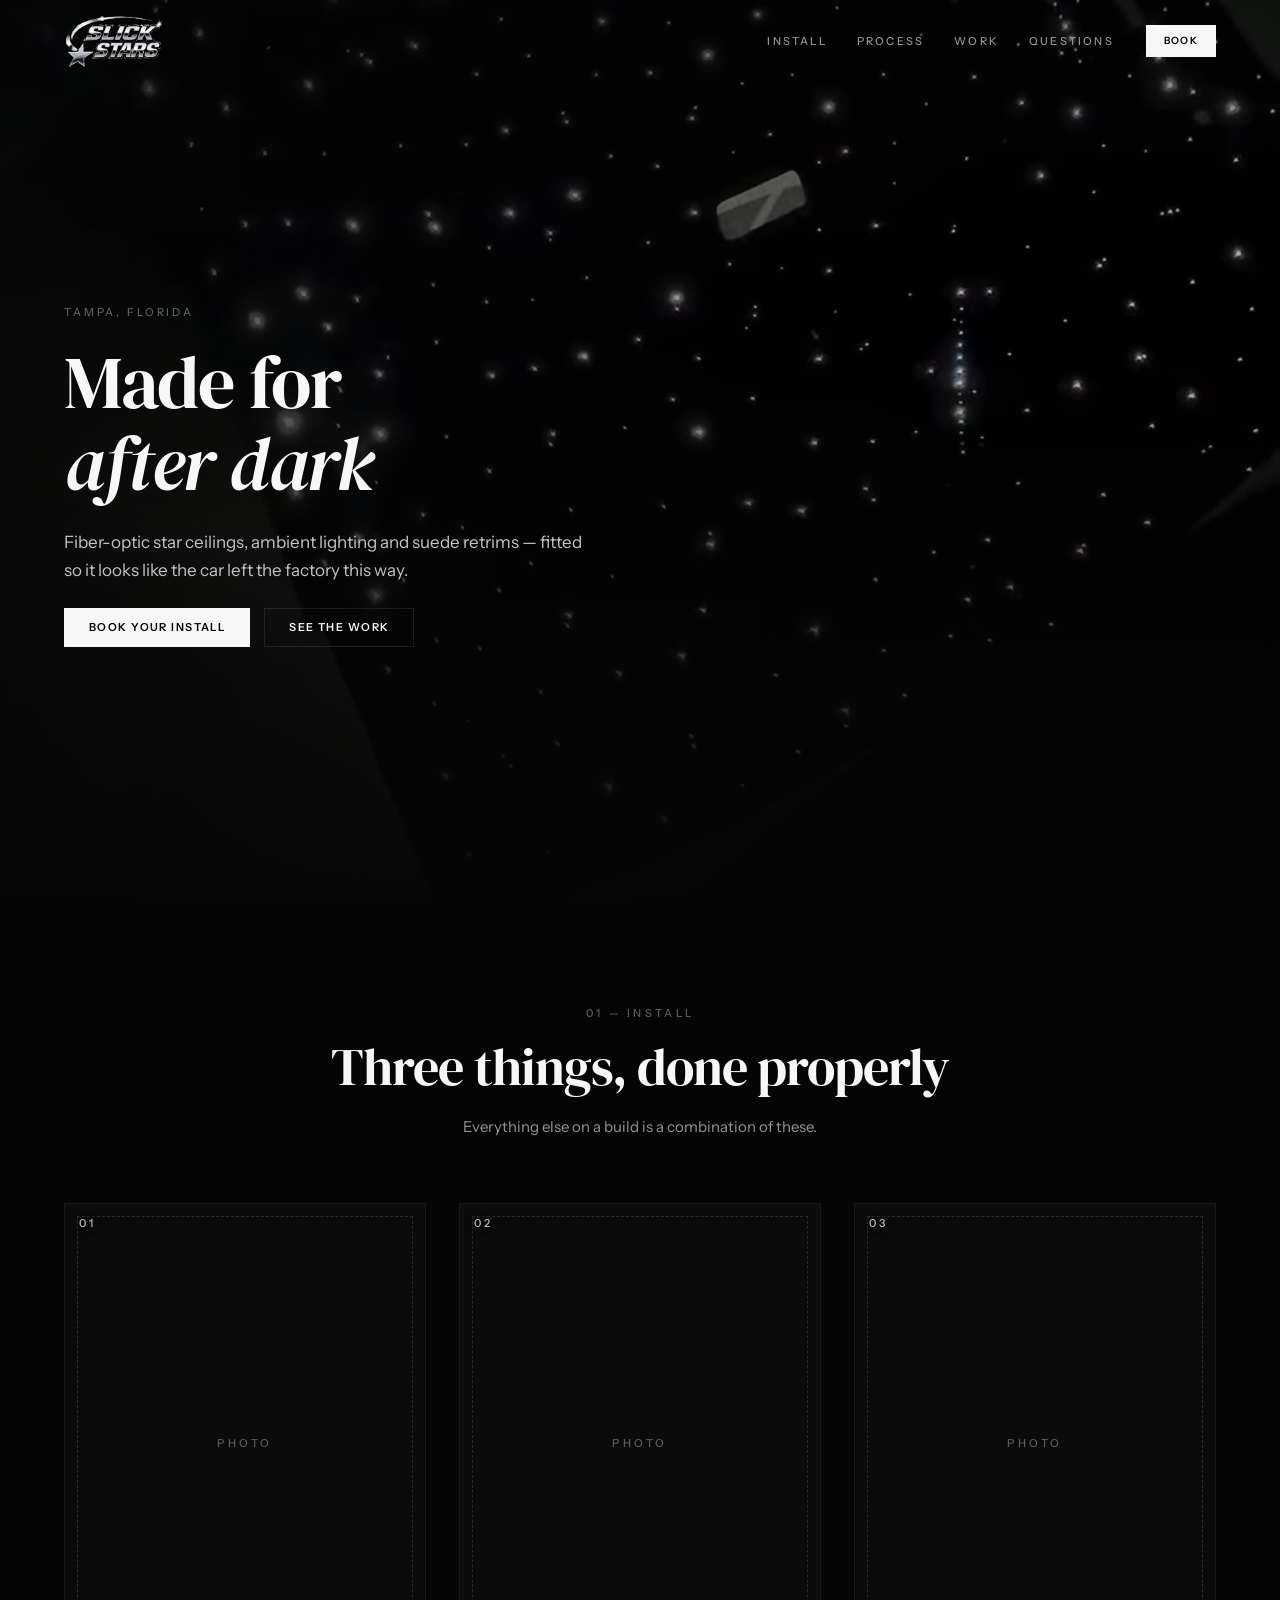
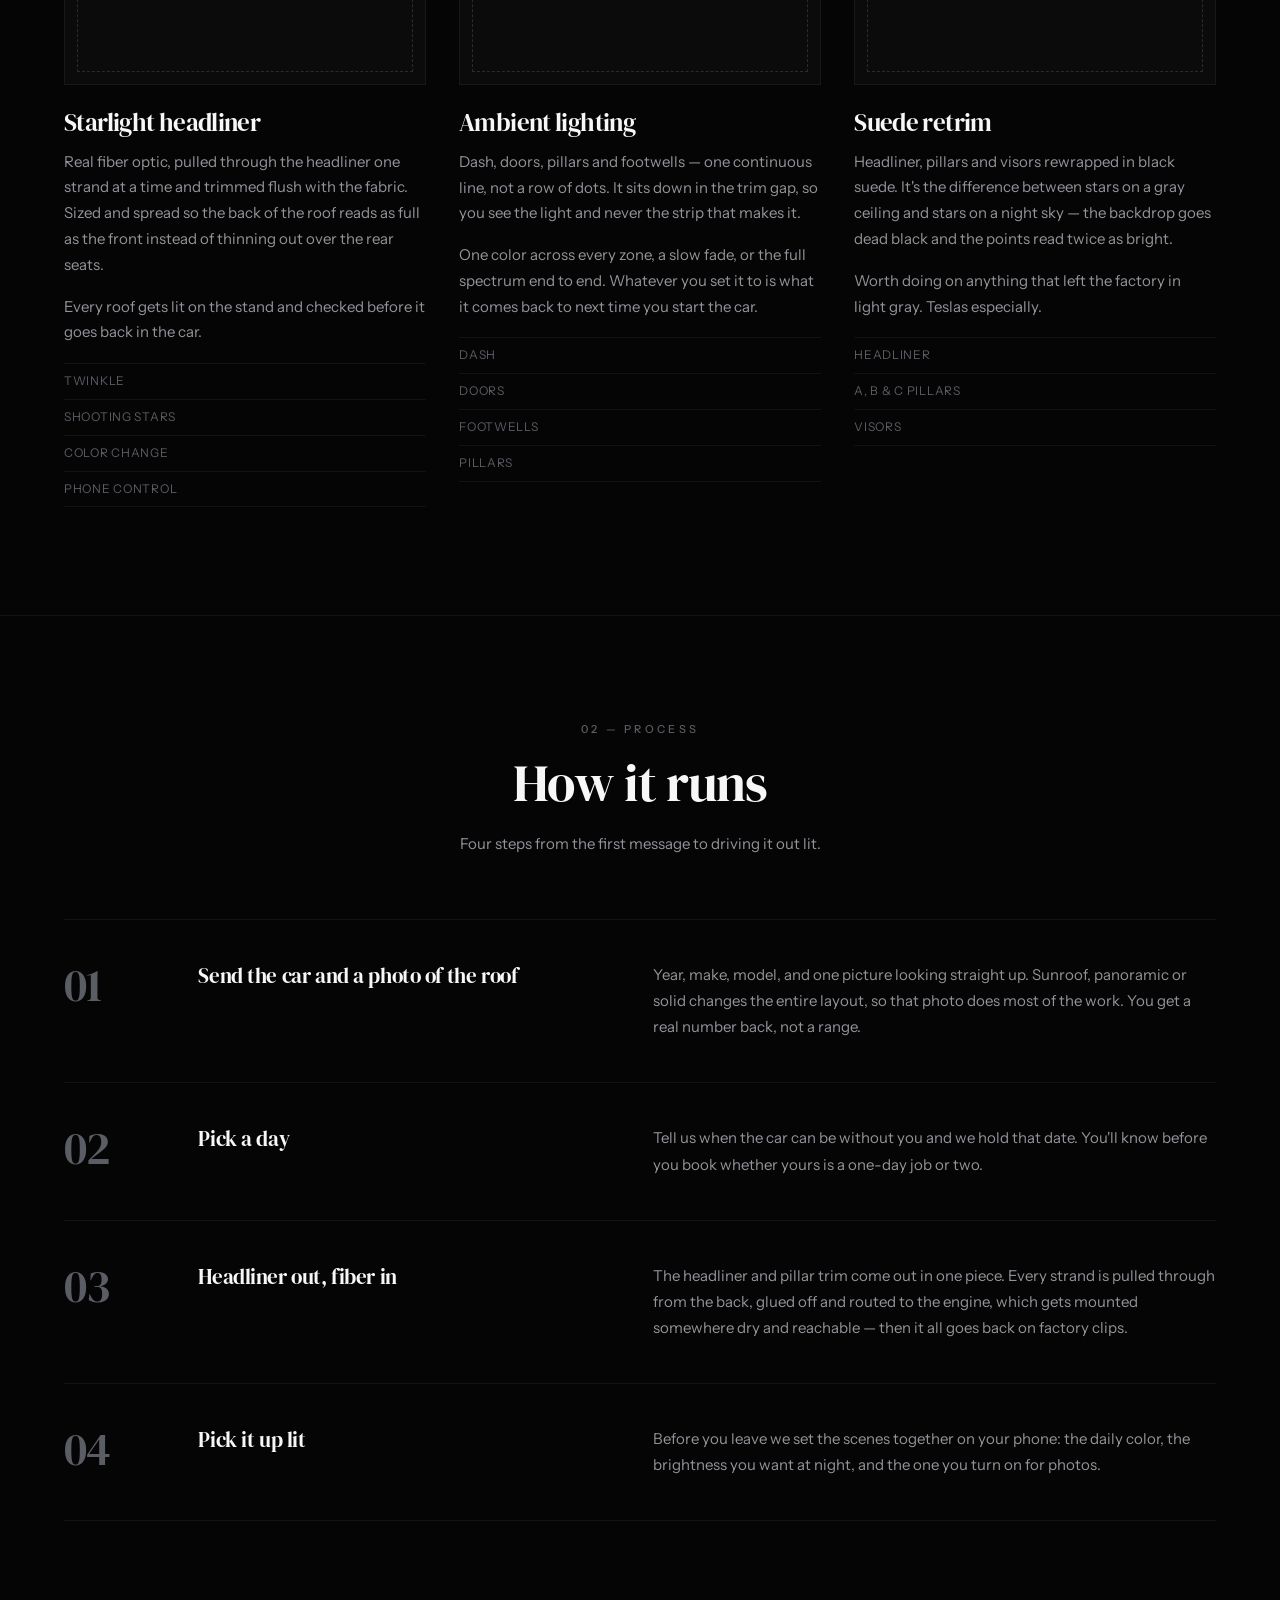
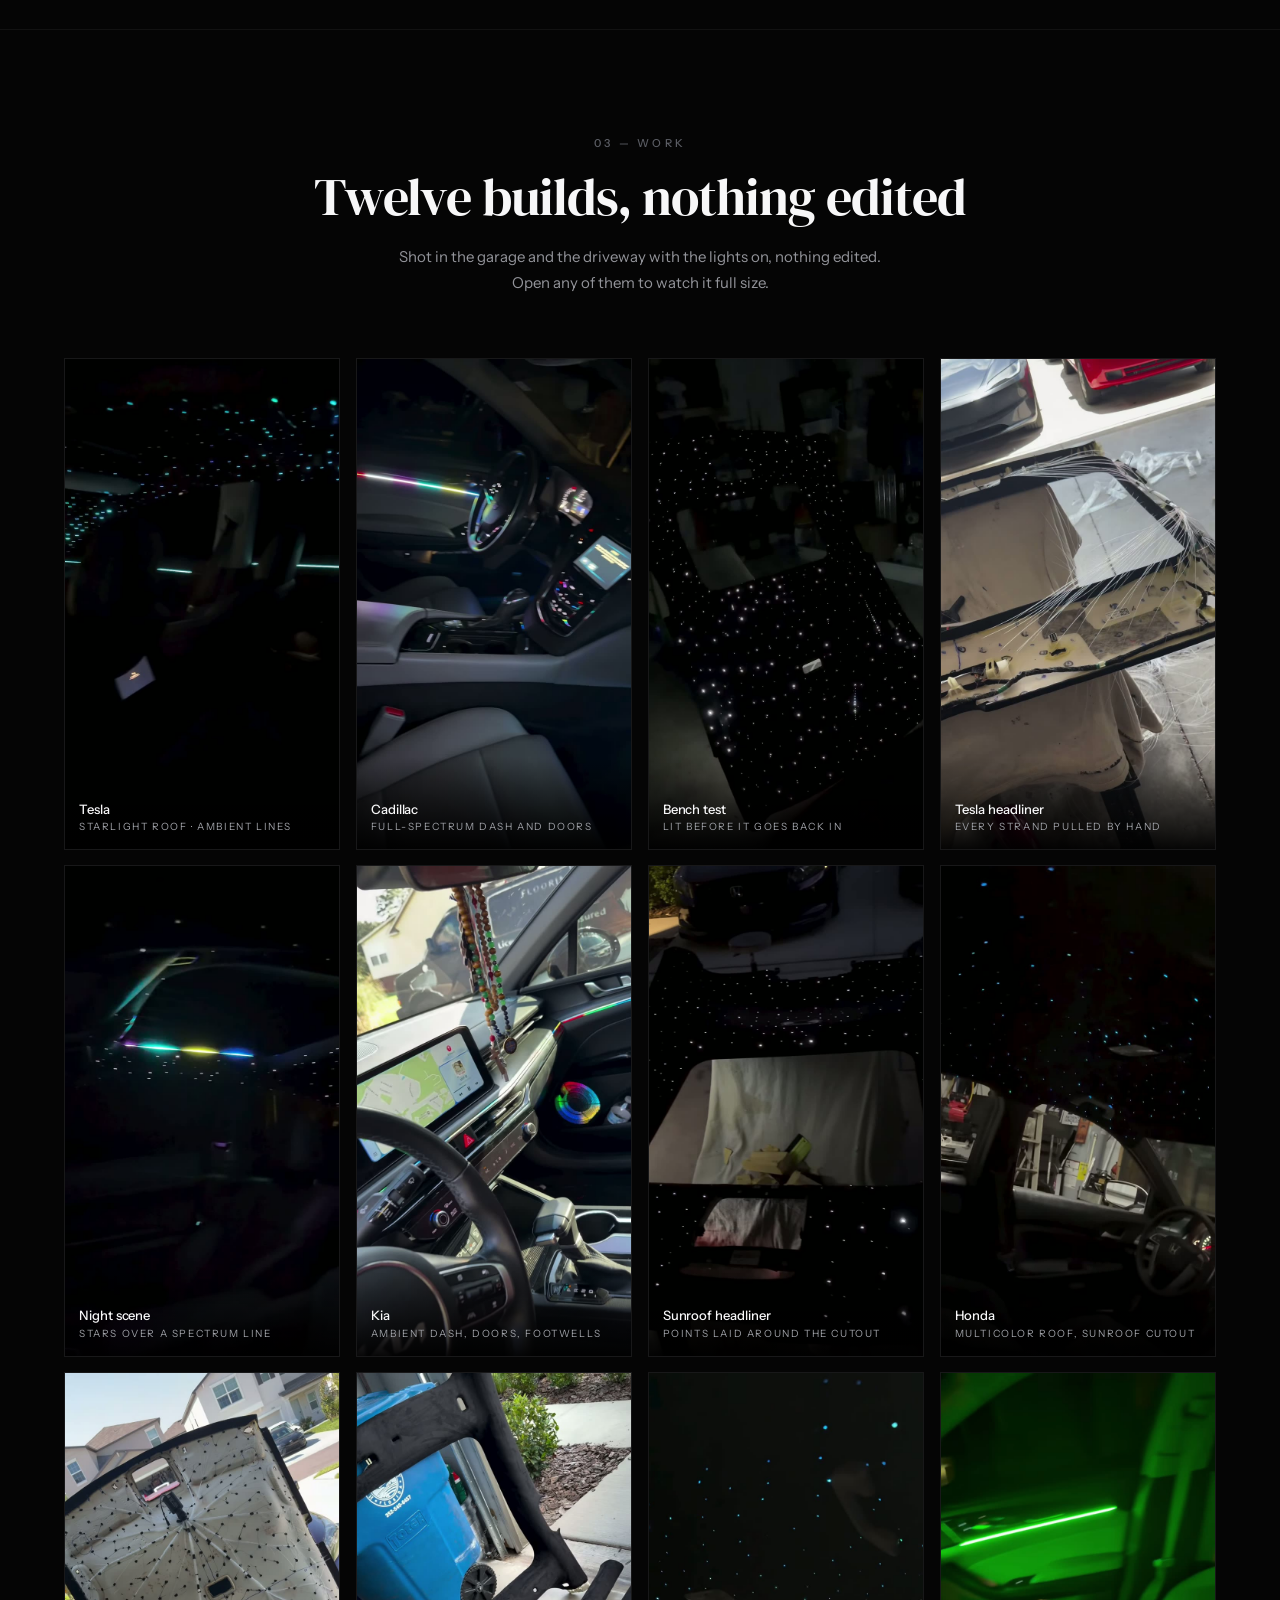
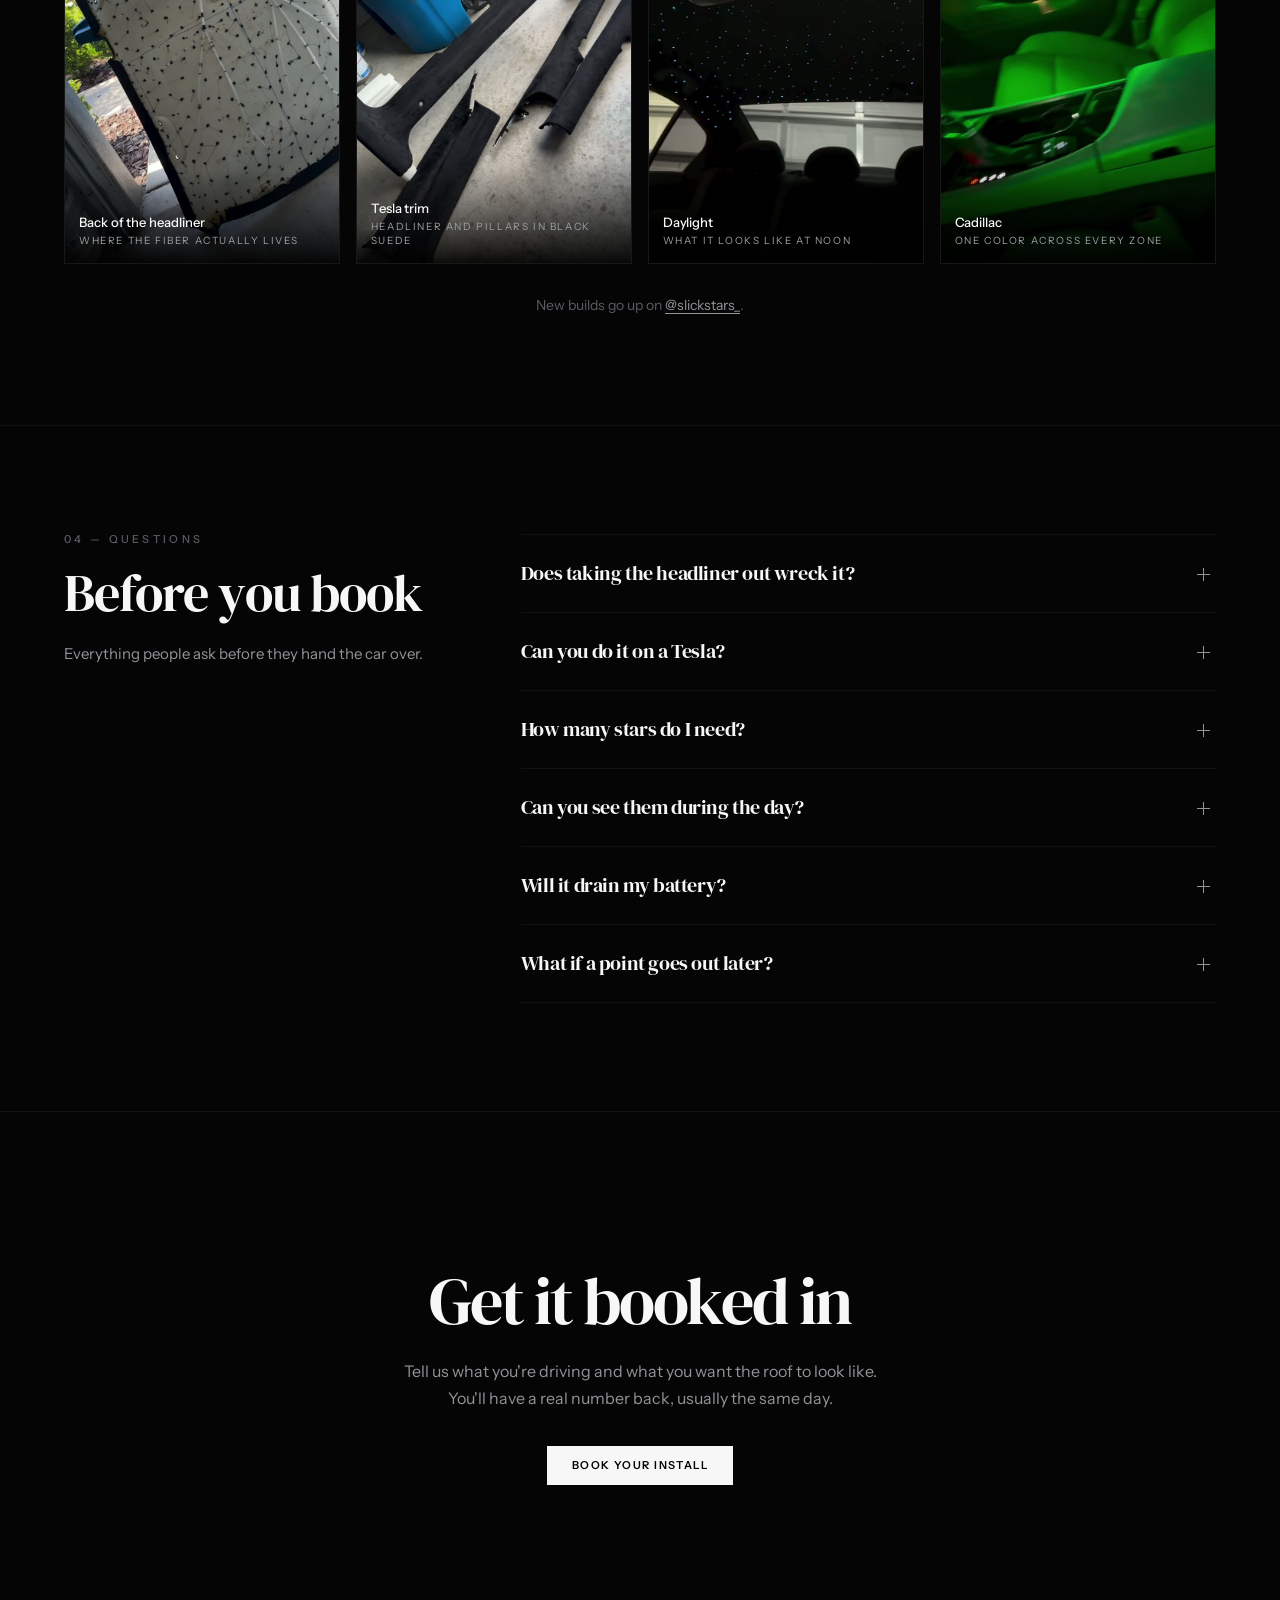
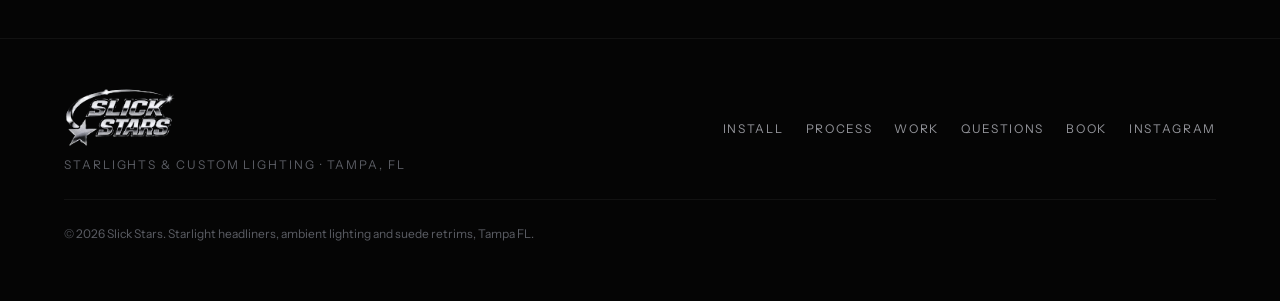
==== commit 8957ea3a: "Set the type in DM Serif Display Picked off a rendered sheet of ten after six faces had been tried a" ====
--- a/index.html
+++ b/index.html
@@ -13,7 +13,7 @@
 <meta property="og:type" content="website">
 <link rel="preconnect" href="https://fonts.googleapis.com">
 <link rel="preconnect" href="https://fonts.gstatic.com" crossorigin>
-<link rel="stylesheet" href="https://fonts.googleapis.com/css2?family=Host+Grotesk:ital,wght@0,300..800;1,300..800&family=Instrument+Sans:wght@400;500;600&display=swap">
+<link rel="stylesheet" href="https://fonts.googleapis.com/css2?family=DM+Serif+Display:ital@0;1&family=Instrument+Sans:wght@400;500;600&display=swap">
 <link rel="stylesheet" href="styles.css">
 </head>
 <body>
--- a/styles.css
+++ b/styles.css
@@ -14,7 +14,7 @@
   --star:#E4ECFF;
   --glow:rgba(190,214,255,.45);
 
-  --display:"Host Grotesk",ui-sans-serif,system-ui,sans-serif;
+  --display:"DM Serif Display",Georgia,"Times New Roman",serif;
   --body:"Instrument Sans",ui-sans-serif,system-ui,sans-serif;
 
   --gut:clamp(20px,5vw,80px);
@@ -145,8 +145,8 @@
 
 .hero__mark{
   margin:0;
-  font:700 clamp(32px,5.8vw,76px)/1.06 var(--display);
-  letter-spacing:-.032em;
+  font:400 clamp(32px,5.8vw,76px)/1.1 var(--display);
+  letter-spacing:-.02em;
 }
 .hero__mark i{display:block;font-style:italic}
 
@@ -171,8 +171,8 @@
 }
 .head h2{
   margin:0;
-  font:600 clamp(26px,4.1vw,52px)/1.1 var(--display);
-  letter-spacing:-.032em;
+  font:400 clamp(26px,4.1vw,52px)/1.14 var(--display);
+  letter-spacing:-.018em;
 }
 .head p{margin:18px auto 0;max-width:50ch;color:var(--mute);font-size:15px;line-height:1.7}
 
@@ -216,7 +216,7 @@
 }
 .card h3{
   margin:22px 0 10px;
-  font:600 clamp(20px,2.1vw,25px)/1.24 var(--display);
+  font:400 clamp(20px,2.1vw,25px)/1.26 var(--display);
   letter-spacing:-.025em;
 }
 .card p{margin:0 0 16px;color:var(--mute);font-size:15px;line-height:1.72}
@@ -240,14 +240,14 @@
 }
 .flow li:hover{background:rgba(255,255,255,.018)}
 .flow__n{
-  font:600 clamp(30px,3.6vw,46px)/1 var(--display);
+  font:400 clamp(30px,3.6vw,46px)/1 var(--display);
   letter-spacing:-.03em;color:var(--dim);
   transition:color .35s var(--ease);
 }
 .flow li:hover .flow__n{color:var(--ink)}
 .flow h3{
   margin:0;
-  font:600 clamp(17px,1.85vw,20px)/1.34 var(--display);
+  font:400 clamp(17px,1.9vw,21px)/1.36 var(--display);
   letter-spacing:-.02em;
 }
 .flow p{margin:0;color:var(--mute);font-size:15px;line-height:1.74}
@@ -347,7 +347,7 @@
 .faq summary{
   list-style:none;cursor:pointer;position:relative;
   padding:24px 48px 24px 0;
-  font:500 clamp(16px,1.75vw,19px)/1.45 var(--display);
+  font:400 clamp(17px,1.85vw,20px)/1.45 var(--display);
   letter-spacing:-.02em;
   transition:color .22s var(--ease);
 }
@@ -372,7 +372,7 @@
 .closer__in{position:relative;z-index:1;max-width:760px;margin-inline:auto}
 .closer h2{
   margin:0 0 20px;
-  font:700 clamp(30px,5.4vw,66px)/1.04 var(--display);
+  font:400 clamp(30px,5.4vw,66px)/1.1 var(--display);
   letter-spacing:-.035em;
 }
 .closer p{margin:0 auto 34px;max-width:44ch;color:var(--mute);font-size:16px;line-height:1.7}
@@ -407,7 +407,7 @@
 .bookhead{position:relative;z-index:1;padding:150px var(--gut) 0;max-width:900px;margin-inline:auto}
 .bookhead h1{
   margin:18px 0 16px;
-  font:700 clamp(34px,5.6vw,66px)/1.04 var(--display);
+  font:400 clamp(34px,5.6vw,66px)/1.1 var(--display);
   letter-spacing:-.035em;
 }
 .bookhead p{margin:0;max-width:52ch;color:var(--mute);font-size:16px;line-height:1.7}
@@ -426,7 +426,7 @@
 
 .step > h2{
   margin:0 0 8px;outline:none;
-  font:600 clamp(24px,3.2vw,36px)/1.14 var(--display);
+  font:400 clamp(24px,3.2vw,36px)/1.16 var(--display);
   letter-spacing:-.03em;
 }
 .step__sub{margin:0 0 34px;color:var(--mute);font-size:15px;max-width:56ch}
@@ -496,7 +496,7 @@
 .done__in{position:relative;z-index:1;max-width:640px;margin-inline:auto}
 .done h2{
   margin:0 0 18px;outline:none;
-  font:700 clamp(32px,5.4vw,64px)/1.04 var(--display);
+  font:400 clamp(32px,5.4vw,64px)/1.1 var(--display);
   letter-spacing:-.035em;
 }
 .done p{margin:0 auto 30px;max-width:44ch;color:var(--mute);font-size:16px;line-height:1.7}
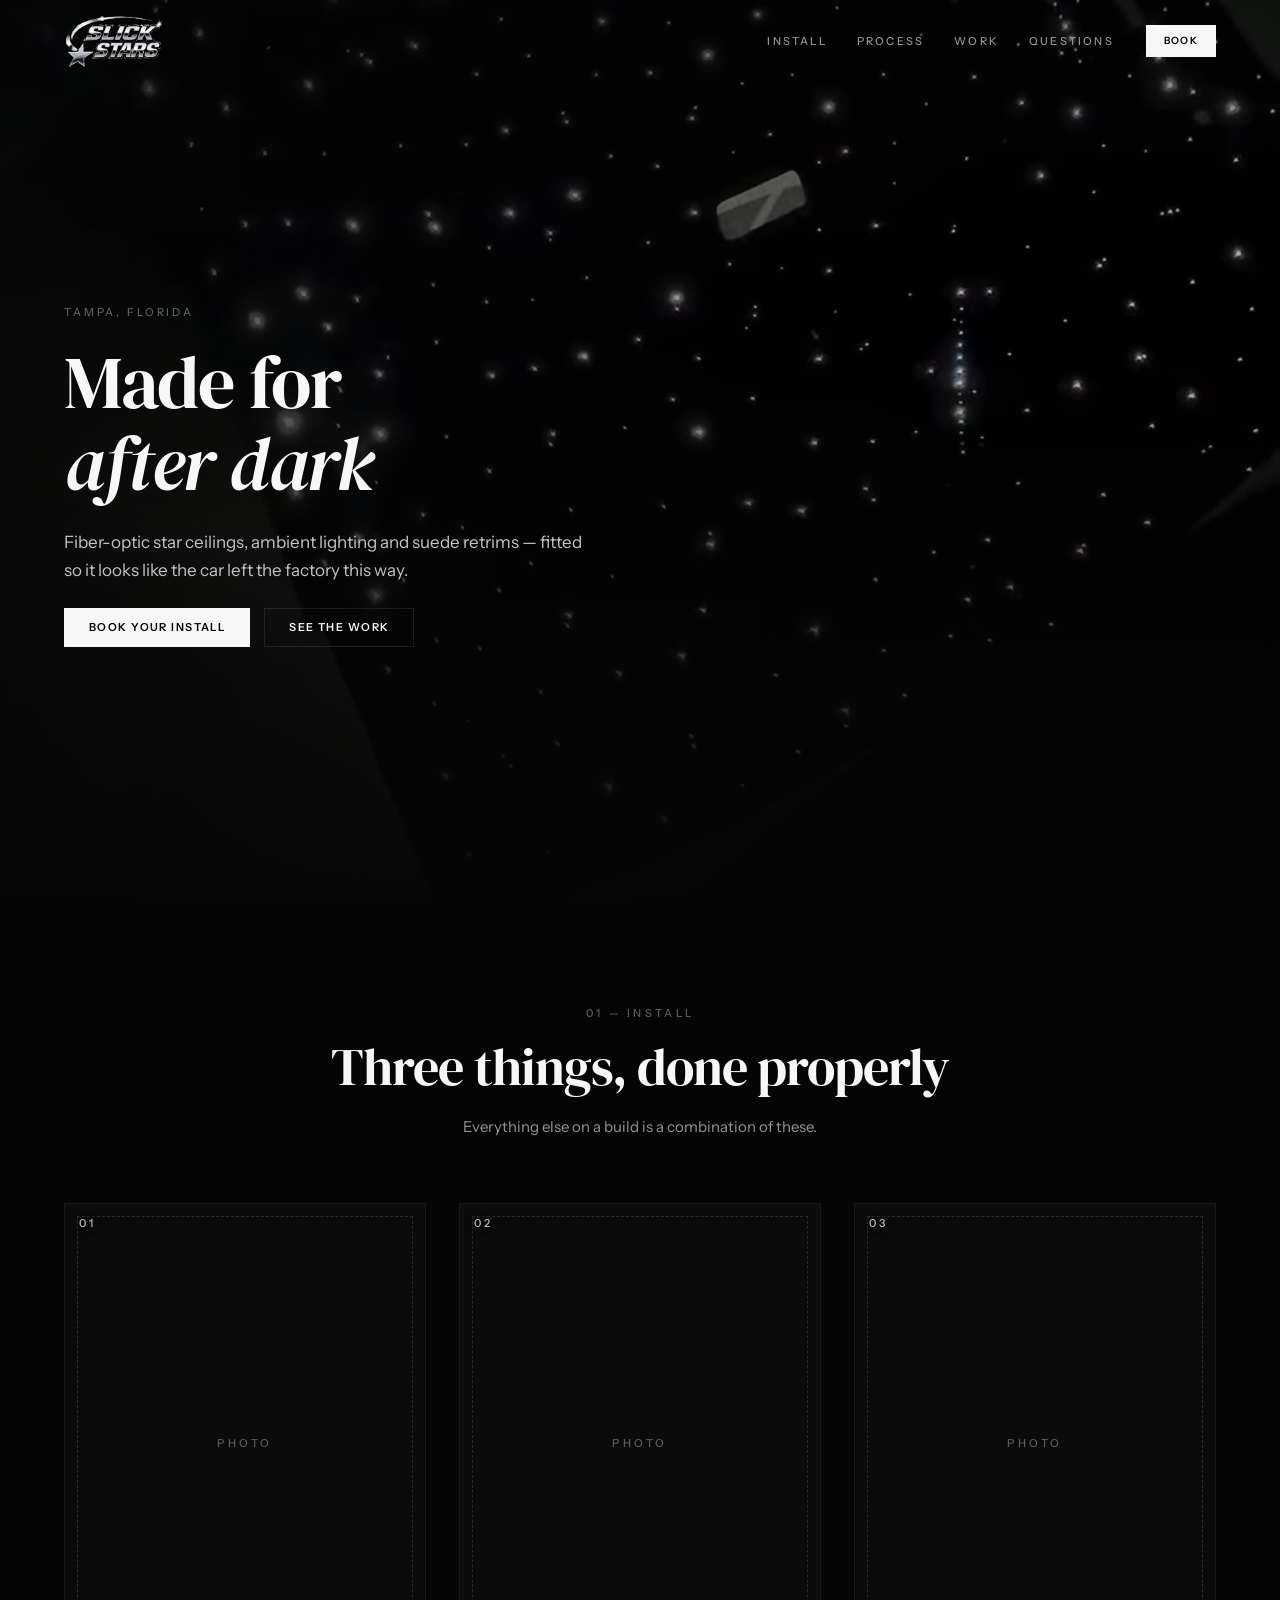
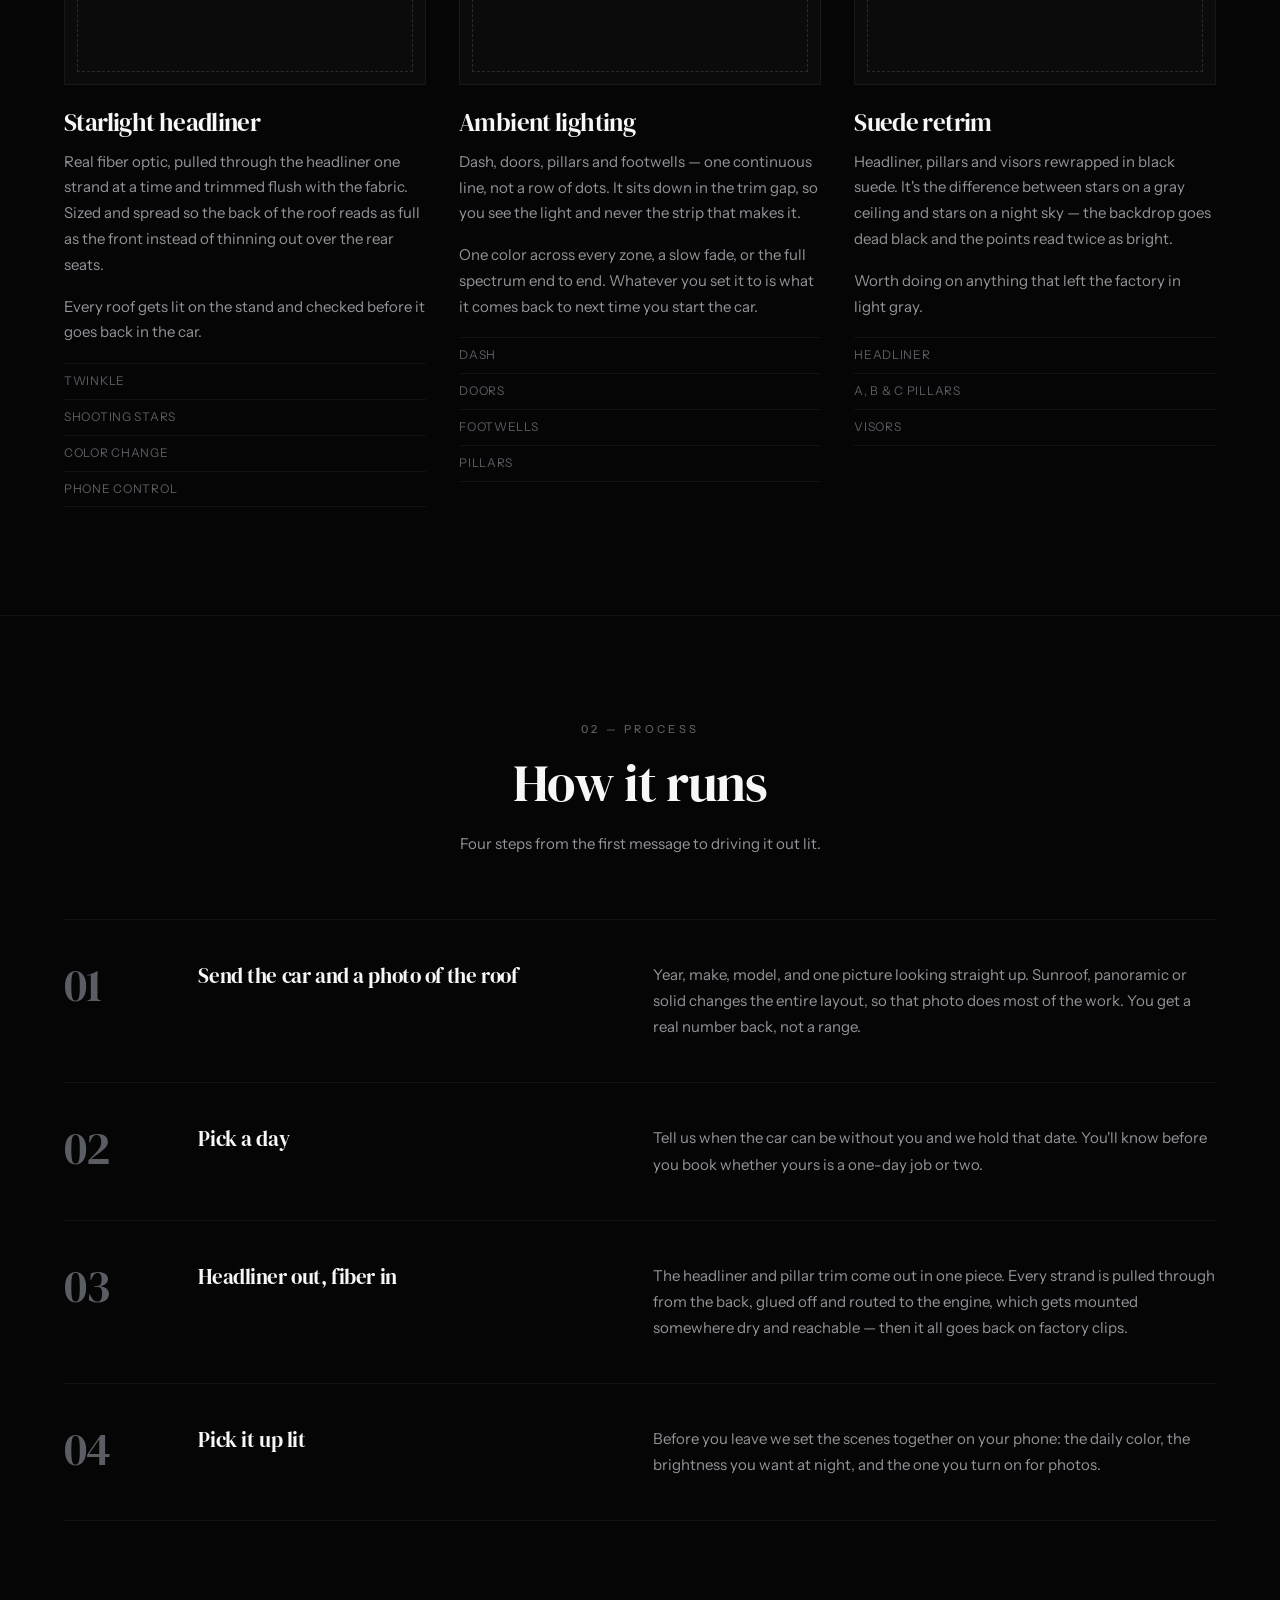
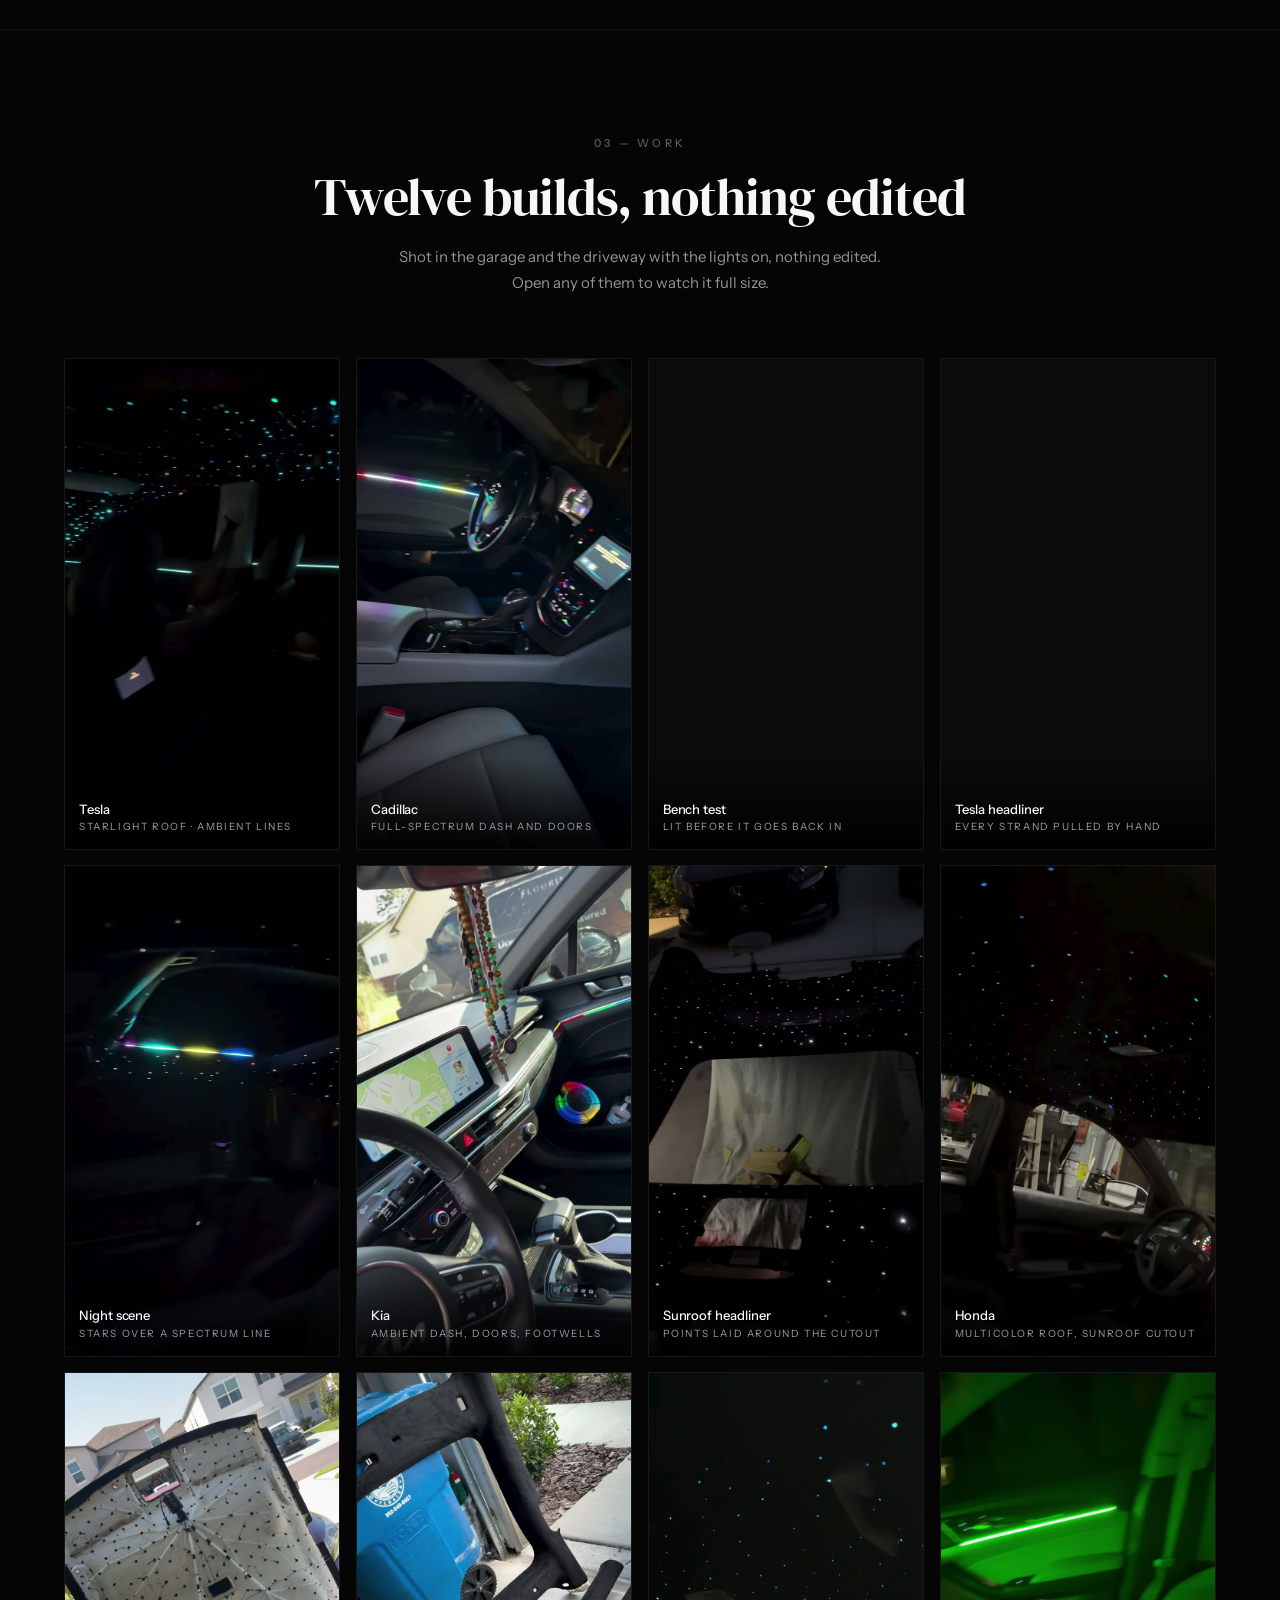
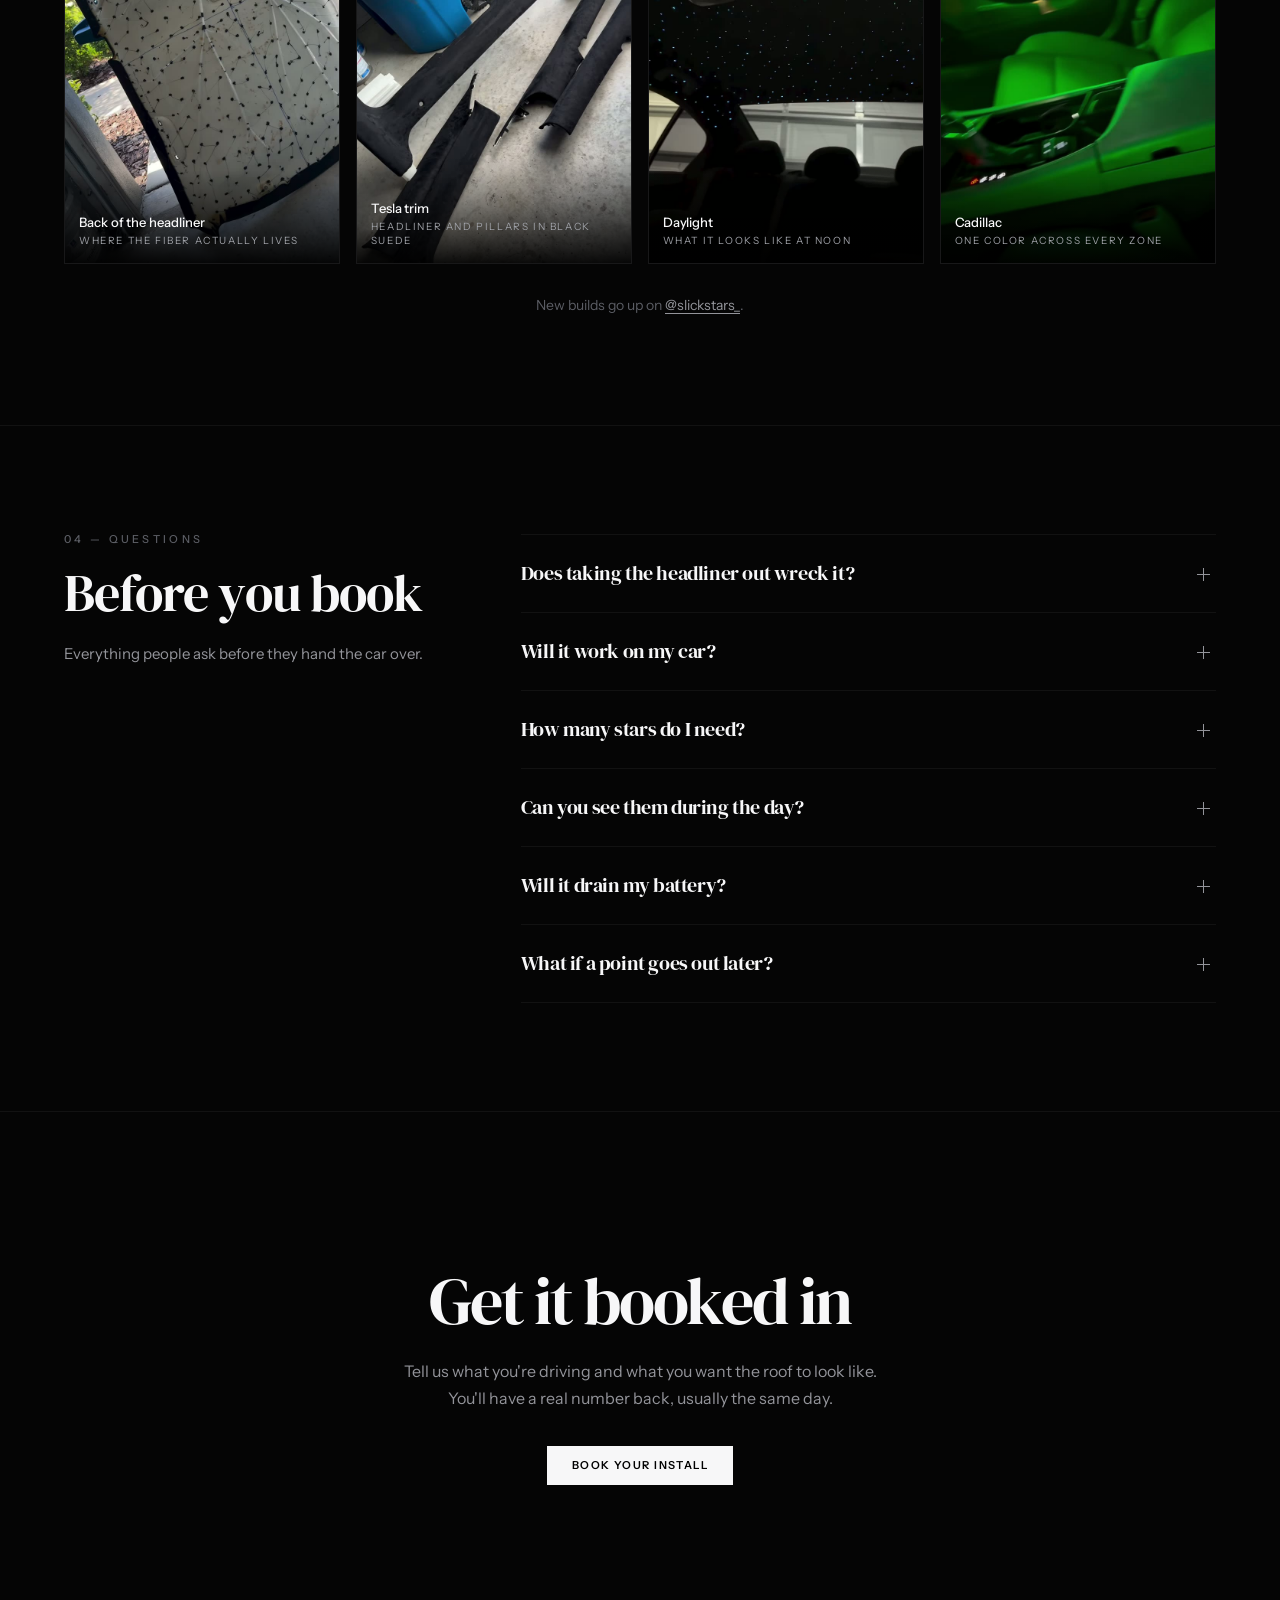
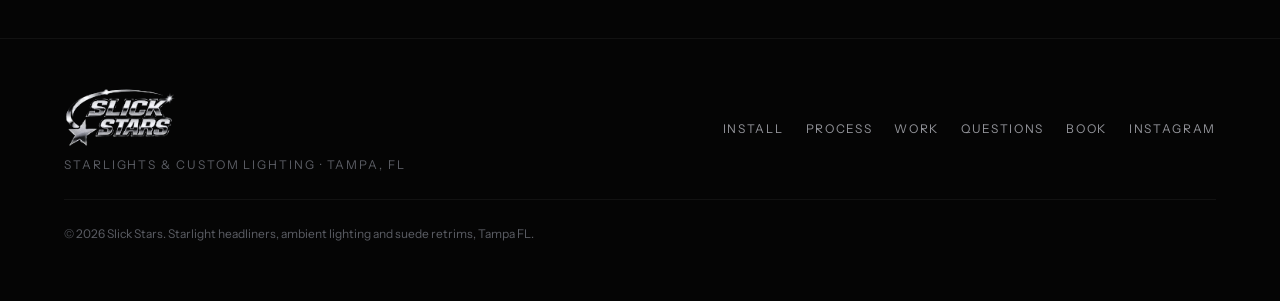
==== commit 0ed8a790: "Post the booking form into GoHighLevel The form handed off to the customer's own messages app, which" ====
--- a/index.html
+++ b/index.html
@@ -117,7 +117,7 @@
         </div>
         <h3>Suede retrim</h3>
         <p>Headliner, pillars and visors rewrapped in black suede. It's the difference between stars on a gray ceiling and stars on a night sky &mdash; the backdrop goes dead black and the points read twice as bright.</p>
-        <p>Worth doing on anything that left the factory in light gray. Teslas especially.</p>
+        <p>Worth doing on anything that left the factory in light gray.</p>
         <ul class="spec">
           <li>Headliner</li>
           <li>A, B &amp; C pillars</li>
@@ -199,8 +199,8 @@
           <p>No &mdash; it's built to come out. The board unclips, the fiber gets pulled through from the back where nobody sees it, and each strand is trimmed flush with the fabric. Once it's back in, you can't tell it ever left the car until you turn the lights on.</p>
         </details>
         <details>
-          <summary>Can you do it on a Tesla?</summary>
-          <p>Teslas are most of what we do. Every model lays out differently around the glass, though, so send the model and a photo looking up and we'll tell you exactly what that roof takes before you commit to anything.</p>
+          <summary>Will it work on my car?</summary>
+          <p>Almost certainly. What decides the job is the roof, not the badge &mdash; solid, sunroof, panoramic and full glass all lay out differently, and that's what changes the point count and the routing. Send the year, make and model with a photo looking straight up and we'll tell you exactly what yours takes before you commit to anything.</p>
         </details>
         <details>
           <summary>How many stars do I need?</summary>
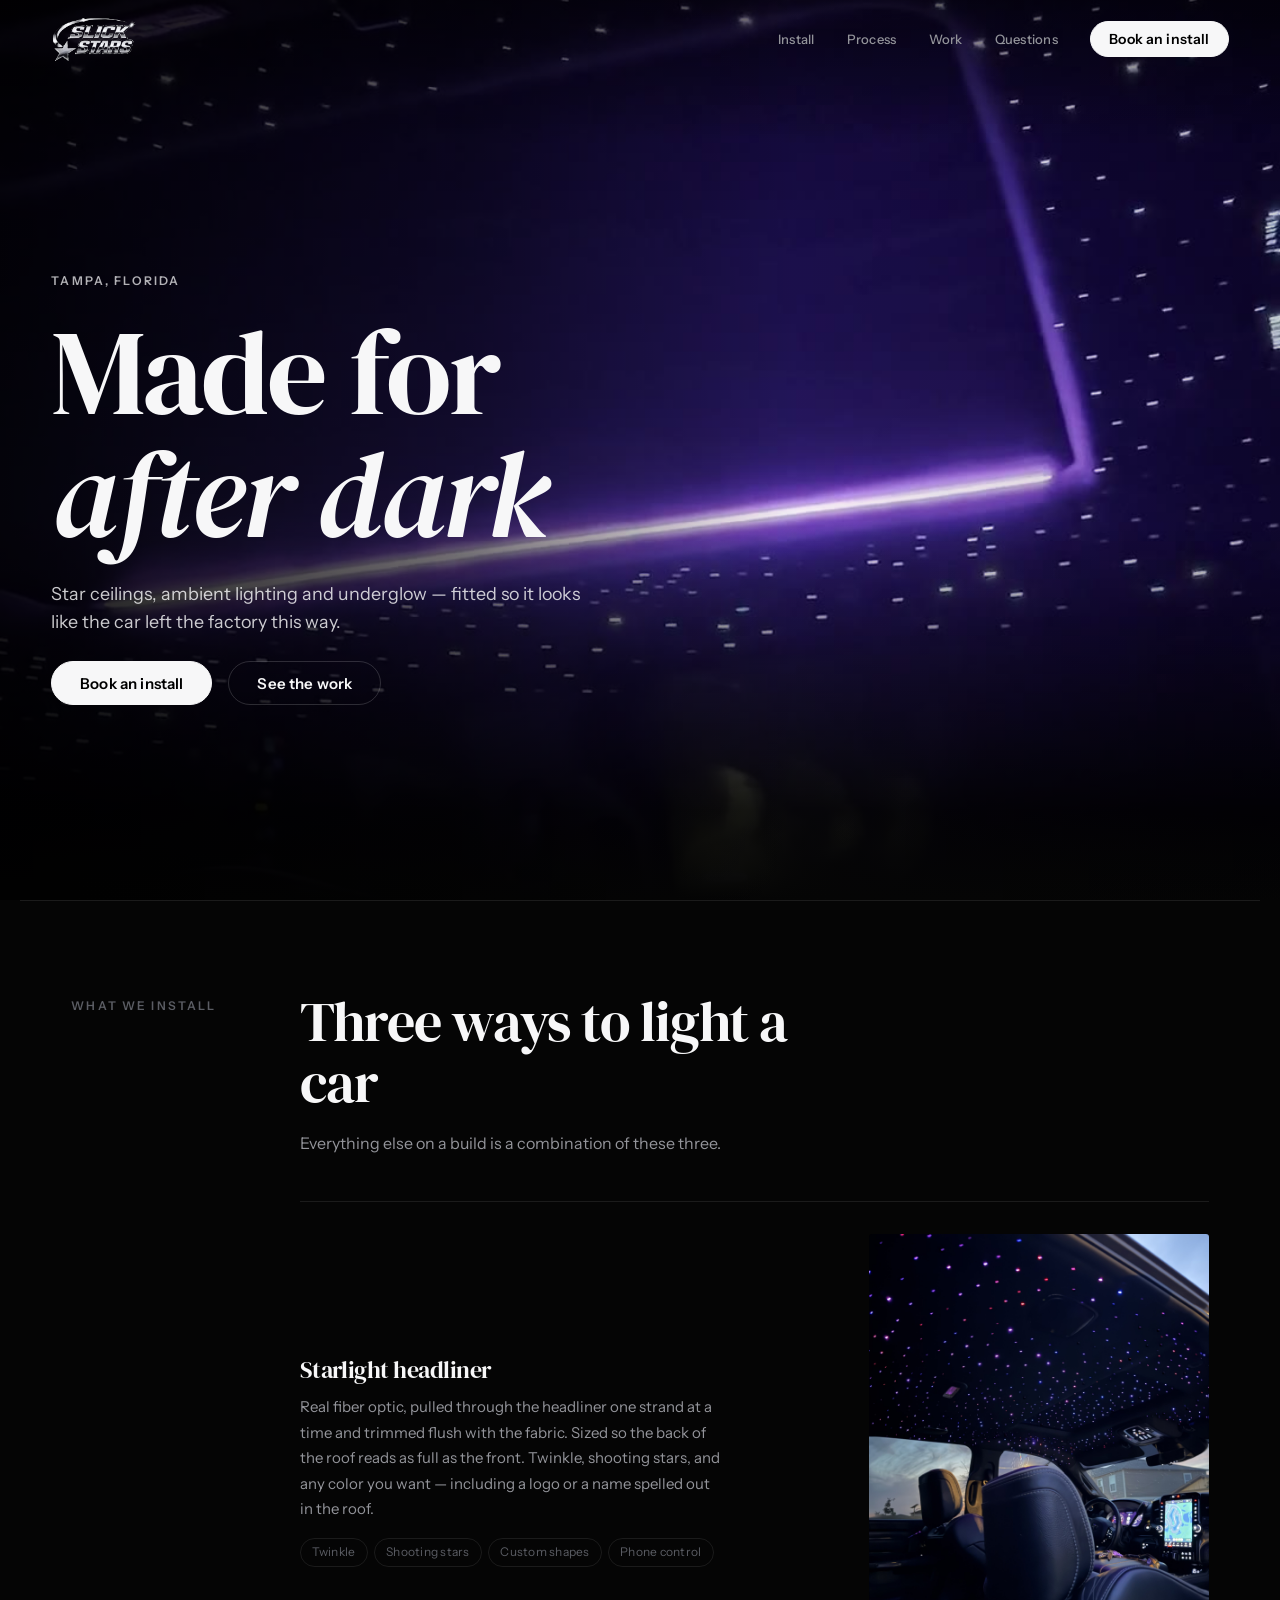
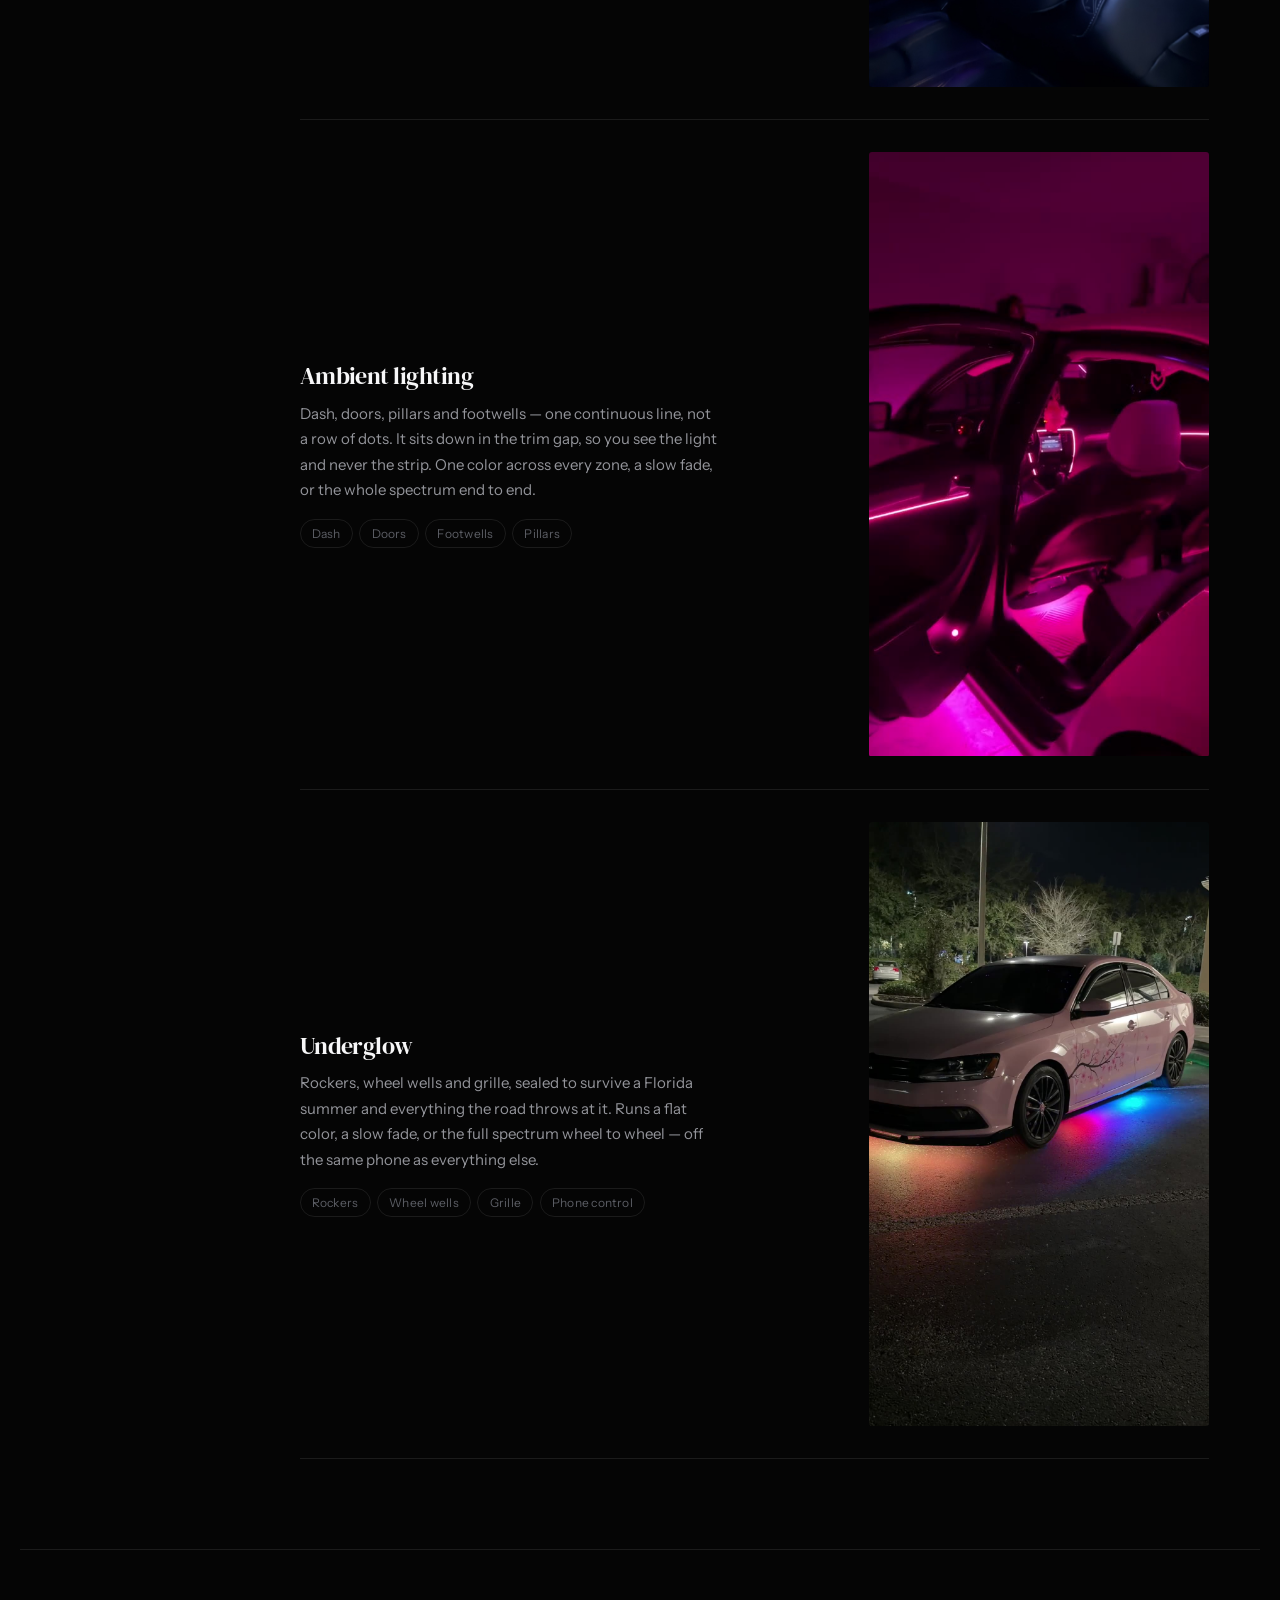
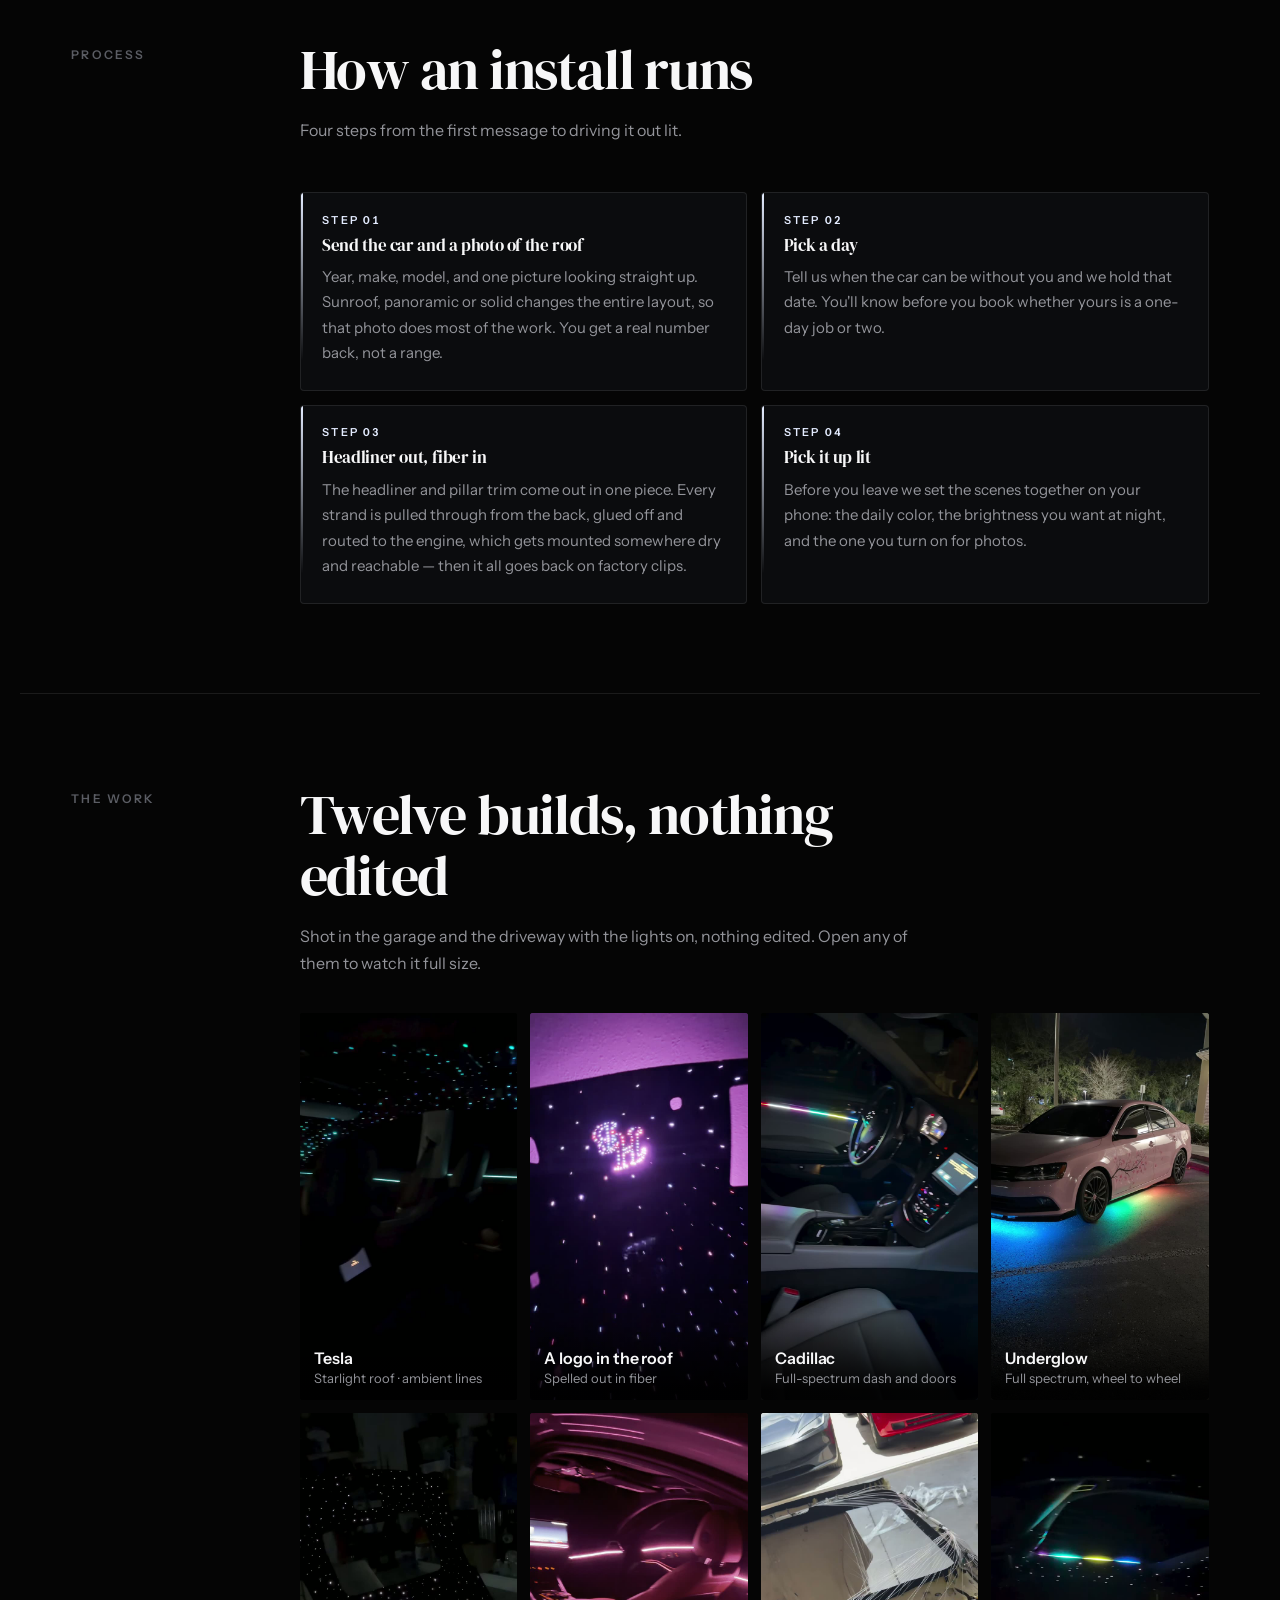
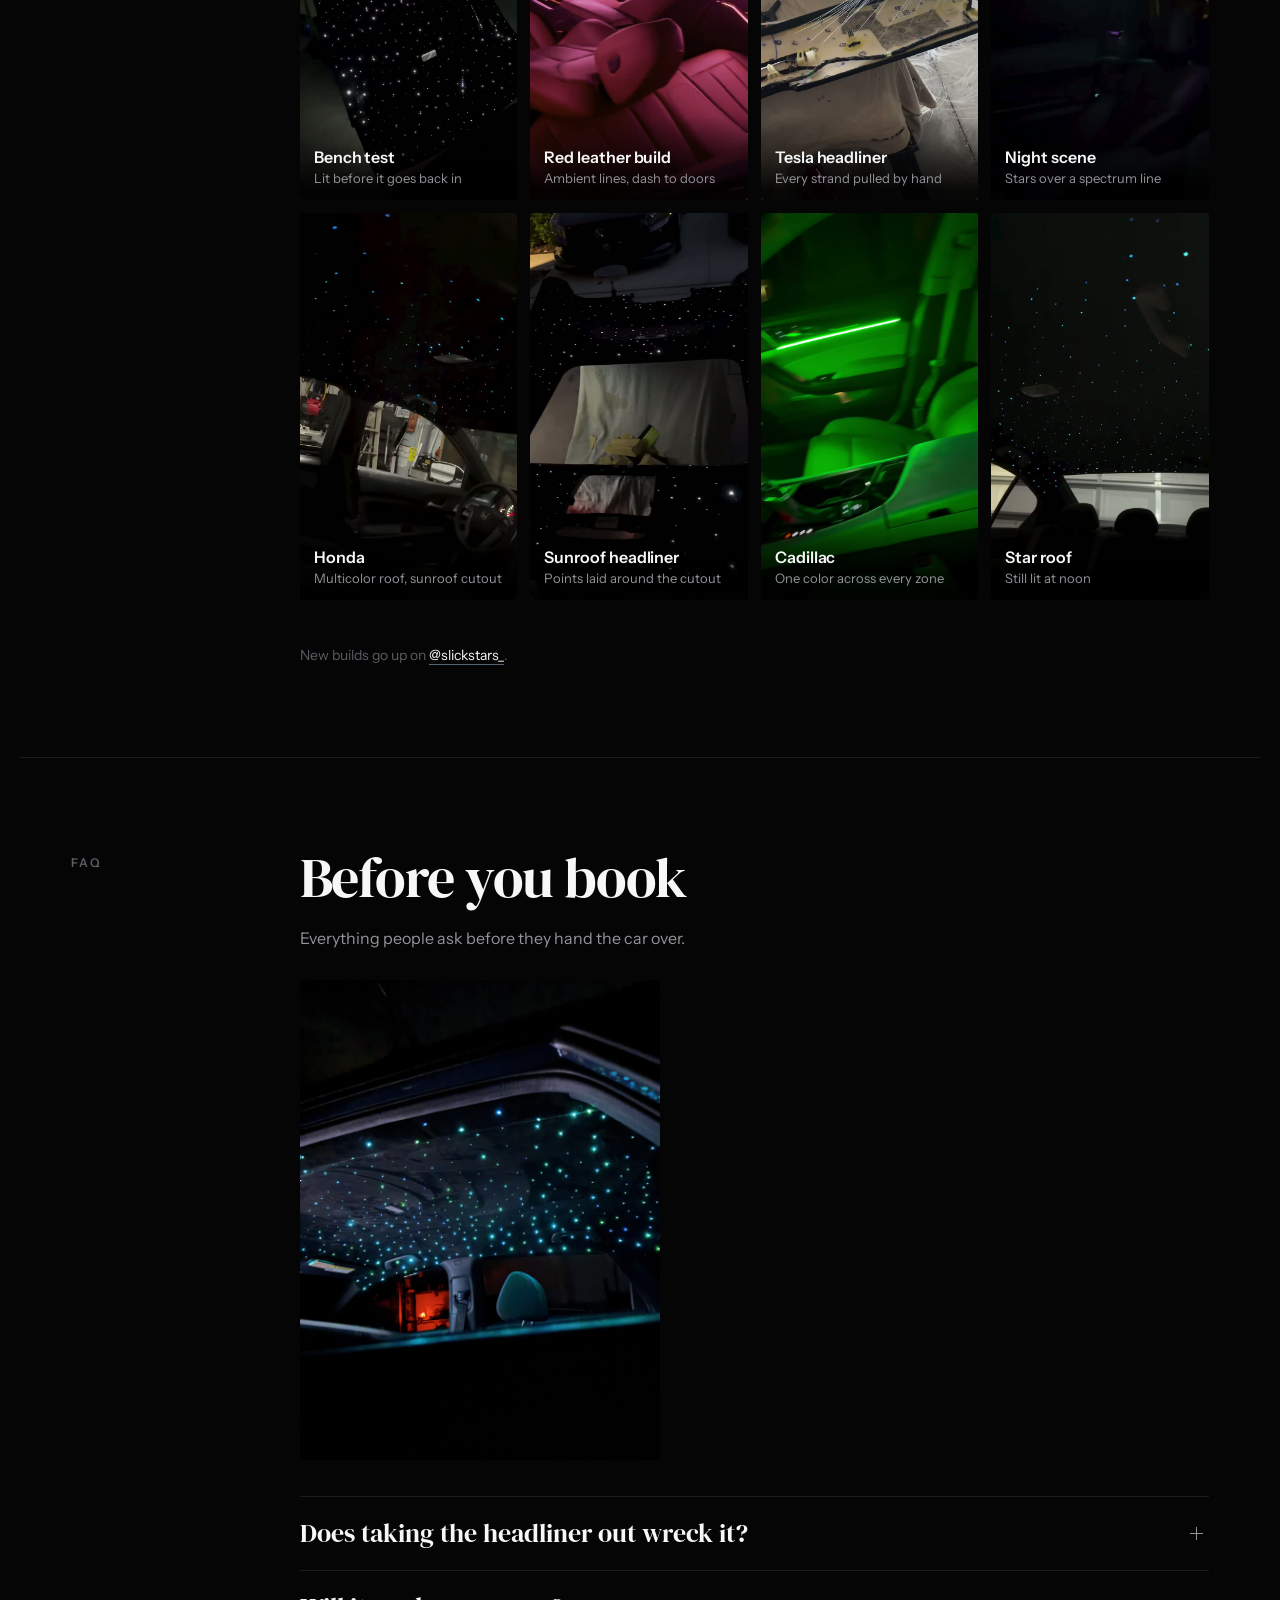
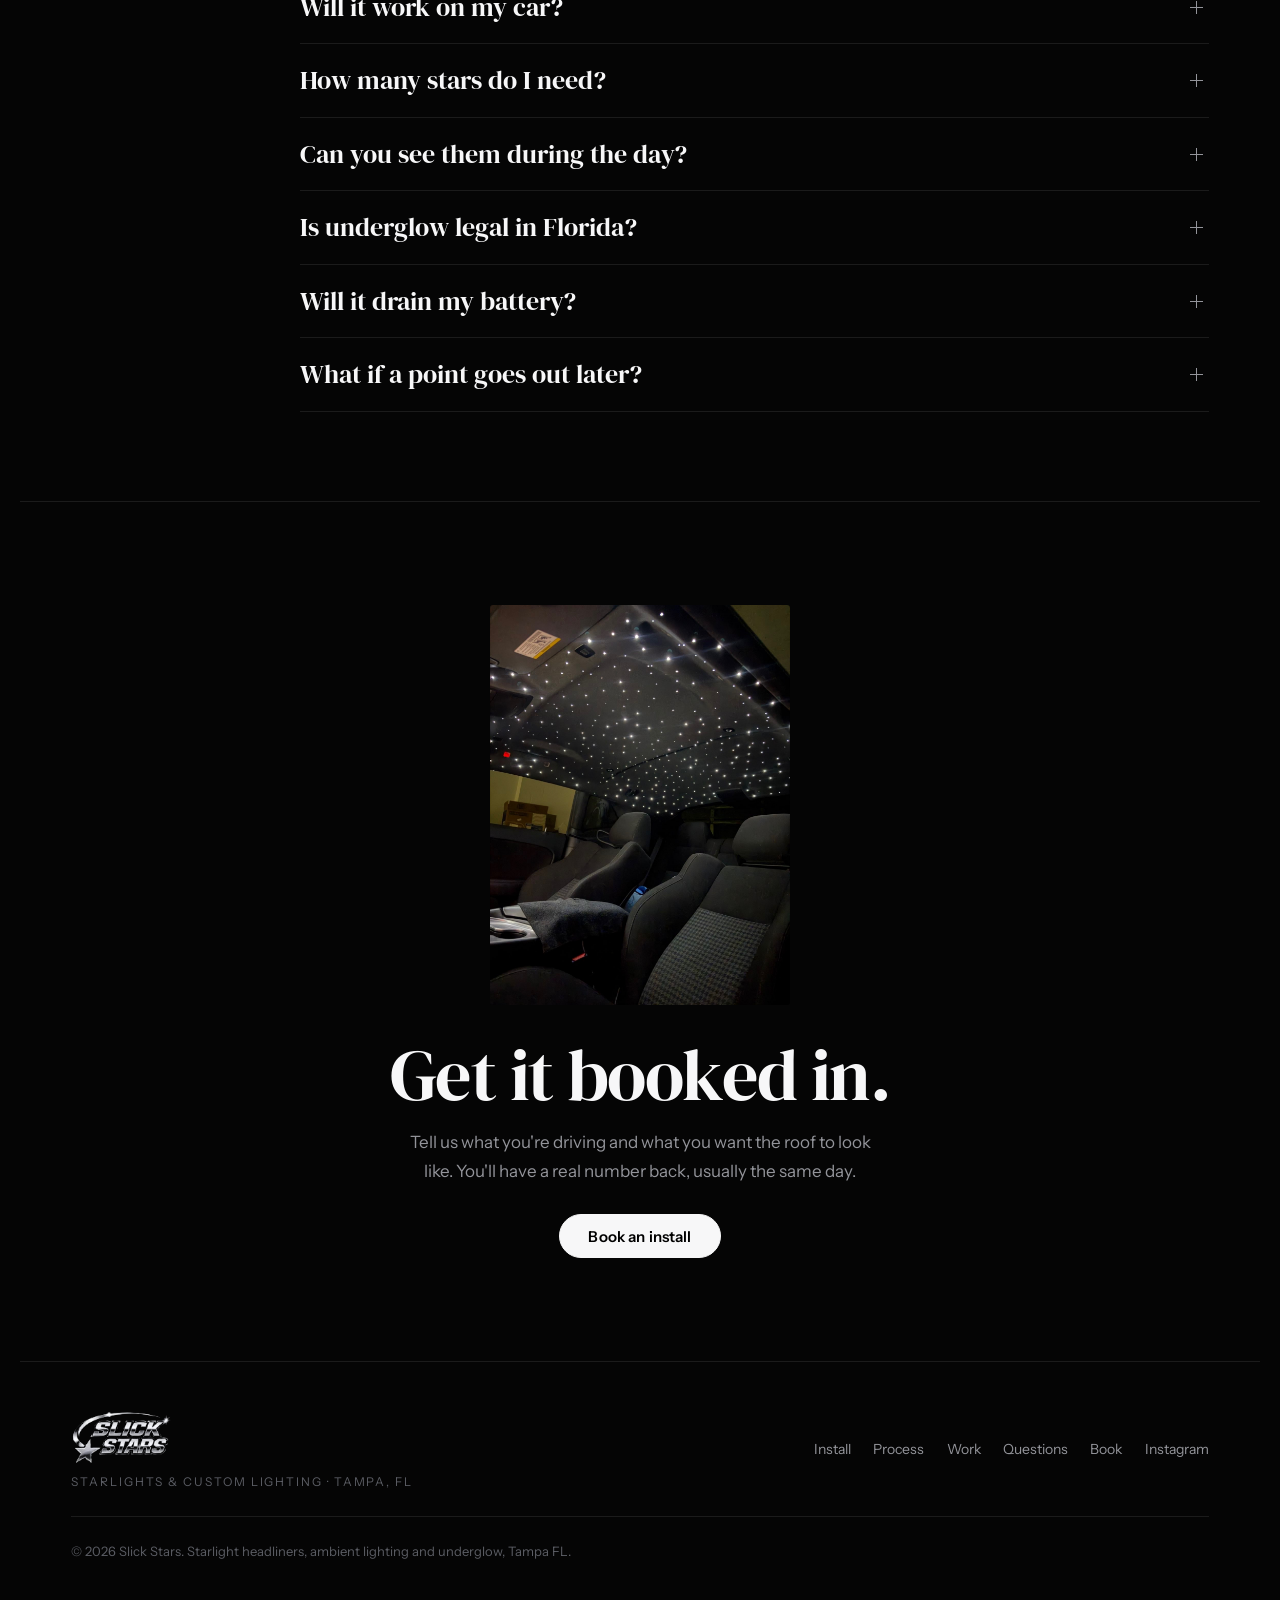
==== commit db40ef87: "Rebuild the landing page on the Vivid layout, with his own footage Every clip and photo he shot is v" ====
--- a/index.html
+++ b/index.html
@@ -3,12 +3,12 @@
 <head>
 <meta charset="utf-8">
 <meta name="viewport" content="width=device-width, initial-scale=1">
-<title>Slick Stars — Starlight Headliners & Ambient Lighting, Tampa FL</title>
-<meta name="description" content="Fiber-optic star ceilings, ambient interior lighting and suede retrims, fitted in Tampa, Florida — so it looks like the car left the factory this way.">
+<title>Slick Stars — Starlight Headliners, Ambient Lighting &amp; Underglow, Tampa FL</title>
+<meta name="description" content="Fiber-optic star ceilings, ambient interior lighting and underglow, fitted in Tampa, Florida — so it looks like the car left the factory this way.">
 <meta name="theme-color" content="#050505">
 <link rel="icon" href="images/favicon.svg" type="image/svg+xml">
 <meta property="og:title" content="Slick Stars — Starlight Headliners, Tampa FL">
-<meta property="og:description" content="Fiber-optic star ceilings, ambient lighting and suede retrims. Tampa, Florida.">
+<meta property="og:description" content="Fiber-optic star ceilings, ambient lighting and underglow. Tampa, Florida.">
 <meta property="og:image" content="video/hero-poster.jpg">
 <meta property="og:type" content="website">
 <link rel="preconnect" href="https://fonts.googleapis.com">
@@ -32,7 +32,7 @@
     <a href="#work">Work</a>
     <a href="#faq">Questions</a>
   </nav>
-  <a class="btn btn--sm" href="book.html">Book</a>
+  <a class="btn btn--sm" href="book.html">Book an install</a>
 </header>
 
 <main id="main">
@@ -44,85 +44,58 @@
   <div class="hero__scrim" aria-hidden="true"></div>
 
   <div class="hero__inner">
-    <p class="eyebrow">Tampa, Florida</p>
-    <h1 class="hero__mark">Made for<i>after dark</i></h1>
+    <p class="label label--light">Tampa, Florida</p>
+    <h1 class="hero__h1">Made for<br><i>after dark</i></h1>
     <p class="hero__sub">
-      Fiber-optic star ceilings, ambient lighting and suede retrims &mdash; fitted so it
-      looks like the car left the factory this way.
+      Star ceilings, ambient lighting and underglow &mdash; fitted so it looks like the car
+      left the factory this way.
     </p>
     <div class="hero__cta">
-      <a class="btn" href="book.html">Book your install</a>
+      <a class="btn" href="book.html">Book an install</a>
       <a class="btn btn--ghost" href="#work">See the work</a>
     </div>
   </div>
-
-</section>
-
-<!-- ── services ─────────────────────────────────────────── -->
+</section>
+
+<!-- ── install ──────────────────────────────────────────── -->
 <section class="sec" id="install">
-  <div class="sec__inner">
-    <header class="head" data-reveal>
-      <span class="head__n">01 &mdash; Install</span>
-      <h2>Three things, done properly</h2>
-      <p>Everything else on a build is a combination of these.</p>
-    </header>
-
-    <div class="cards" data-reveal>
-
-      <article class="card">
-        <div class="card__media card__media--ph">
-          <!-- drop the shop's photo in and delete the <span class="ph">:
-               <img src="images/services/starlight.jpg" width="900" height="1200" loading="lazy" decoding="async"
-                    alt="A car ceiling filled with hundreds of white and cyan fiber-optic points at night, a lit line running behind the seats"> -->
-          <span class="ph">Photo</span>
-          <span class="card__i" aria-hidden="true">01</span>
+  <div class="sec__rail"><span class="label">What we install</span></div>
+  <div class="sec__body">
+    <h2 class="sec__h2">Three ways to light a car</h2>
+    <p class="lede">Everything else on a build is a combination of these three.</p>
+
+    <div class="rows">
+
+      <article class="rowitem">
+        <div class="rowitem__lead">
+          <h3>Starlight headliner</h3>
+          <p>Real fiber optic, pulled through the headliner one strand at a time and trimmed flush with the fabric. Sized so the back of the roof reads as full as the front. Twinkle, shooting stars, and any color you want &mdash; including a logo or a name spelled out in the roof.</p>
+          <ul class="spec"><li>Twinkle</li><li>Shooting stars</li><li>Custom shapes</li><li>Phone control</li></ul>
         </div>
-        <h3>Starlight headliner</h3>
-        <p>Real fiber optic, pulled through the headliner one strand at a time and trimmed flush with the fabric. Sized and spread so the back of the roof reads as full as the front instead of thinning out over the rear seats.</p>
-        <p>Every roof gets lit on the stand and checked before it goes back in the car.</p>
-        <ul class="spec">
-          <li>Twinkle</li>
-          <li>Shooting stars</li>
-          <li>Color change</li>
-          <li>Phone control</li>
-        </ul>
+        <img class="rowitem__shot" src="images/photos/IMG_2978.jpg" width="3024" height="4032" loading="lazy" decoding="async"
+             alt="A truck roof filled edge to edge with white and violet fiber-optic points, the dash screen lit below it">
       </article>
 
-      <article class="card">
-        <div class="card__media card__media--ph">
-          <!-- drop the shop's photo in and delete the <span class="ph">:
-               <img src="images/services/ambient.jpg" width="900" height="1200" loading="lazy" decoding="async"
-                    alt="A Cadillac cabin washed violet at night, a clean ambient line running across the dash above white leather seats"> -->
-          <span class="ph">Photo</span>
-          <span class="card__i" aria-hidden="true">02</span>
+      <article class="rowitem">
+        <div class="rowitem__lead">
+          <h3>Ambient lighting</h3>
+          <p>Dash, doors, pillars and footwells &mdash; one continuous line, not a row of dots. It sits down in the trim gap, so you see the light and never the strip. One color across every zone, a slow fade, or the whole spectrum end to end.</p>
+          <ul class="spec"><li>Dash</li><li>Doors</li><li>Footwells</li><li>Pillars</li></ul>
         </div>
-        <h3>Ambient lighting</h3>
-        <p>Dash, doors, pillars and footwells &mdash; one continuous line, not a row of dots. It sits down in the trim gap, so you see the light and never the strip that makes it.</p>
-        <p>One color across every zone, a slow fade, or the full spectrum end to end. Whatever you set it to is what it comes back to next time you start the car.</p>
-        <ul class="spec">
-          <li>Dash</li>
-          <li>Doors</li>
-          <li>Footwells</li>
-          <li>Pillars</li>
-        </ul>
+        <video class="rowitem__shot" src="video/ambient.mp4" poster="video/ambient.jpg"
+               width="540" height="960" muted loop playsinline preload="none"
+               aria-label="A cabin lit magenta end to end — the line running the door card, the footwells washed, stars overhead"></video>
       </article>
 
-      <article class="card">
-        <div class="card__media card__media--ph">
-          <!-- drop the shop's photo in and delete the <span class="ph">:
-               <img src="images/services/suede.jpg" width="900" height="1200" loading="lazy" decoding="async"
-                    alt="A Tesla headliner surround and pillar trims rewrapped in black suede, laid out on the driveway"> -->
-          <span class="ph">Photo</span>
-          <span class="card__i" aria-hidden="true">03</span>
+      <article class="rowitem">
+        <div class="rowitem__lead">
+          <h3>Underglow</h3>
+          <p>Rockers, wheel wells and grille, sealed to survive a Florida summer and everything the road throws at it. Runs a flat color, a slow fade, or the full spectrum wheel to wheel &mdash; off the same phone as everything else.</p>
+          <ul class="spec"><li>Rockers</li><li>Wheel wells</li><li>Grille</li><li>Phone control</li></ul>
         </div>
-        <h3>Suede retrim</h3>
-        <p>Headliner, pillars and visors rewrapped in black suede. It's the difference between stars on a gray ceiling and stars on a night sky &mdash; the backdrop goes dead black and the points read twice as bright.</p>
-        <p>Worth doing on anything that left the factory in light gray.</p>
-        <ul class="spec">
-          <li>Headliner</li>
-          <li>A, B &amp; C pillars</li>
-          <li>Visors</li>
-        </ul>
+        <video class="rowitem__shot" src="video/underglow.mp4" poster="video/underglow.jpg"
+               width="1080" height="1920" muted loop playsinline preload="none"
+               aria-label="A sedan in an empty lot at night, the underglow cycling the full spectrum across the asphalt"></video>
       </article>
 
     </div>
@@ -131,31 +104,29 @@
 
 <!-- ── process ──────────────────────────────────────────── -->
 <section class="sec" id="process">
-  <div class="sec__inner">
-    <header class="head" data-reveal>
-      <span class="head__n">02 &mdash; Process</span>
-      <h2>How it runs</h2>
-      <p>Four steps from the first message to driving it out lit.</p>
-    </header>
-
-    <ol class="flow" data-reveal>
-      <li>
-        <span class="flow__n">01</span>
+  <div class="sec__rail"><span class="label">Process</span></div>
+  <div class="sec__body">
+    <h2 class="sec__h2">How an install runs</h2>
+    <p class="lede">Four steps from the first message to driving it out lit.</p>
+
+    <ol class="steps">
+      <li>
+        <span class="steps__n">Step 01</span>
         <h3>Send the car and a photo of the roof</h3>
         <p>Year, make, model, and one picture looking straight up. Sunroof, panoramic or solid changes the entire layout, so that photo does most of the work. You get a real number back, not a range.</p>
       </li>
       <li>
-        <span class="flow__n">02</span>
+        <span class="steps__n">Step 02</span>
         <h3>Pick a day</h3>
         <p>Tell us when the car can be without you and we hold that date. You'll know before you book whether yours is a one-day job or two.</p>
       </li>
       <li>
-        <span class="flow__n">03</span>
+        <span class="steps__n">Step 03</span>
         <h3>Headliner out, fiber in</h3>
         <p>The headliner and pillar trim come out in one piece. Every strand is pulled through from the back, glued off and routed to the engine, which gets mounted somewhere dry and reachable &mdash; then it all goes back on factory clips.</p>
       </li>
       <li>
-        <span class="flow__n">04</span>
+        <span class="steps__n">Step 04</span>
         <h3>Pick it up lit</h3>
         <p>Before you leave we set the scenes together on your phone: the daily color, the brightness you want at night, and the one you turn on for photos.</p>
       </li>
@@ -165,14 +136,12 @@
 
 <!-- ── work ─────────────────────────────────────────────── -->
 <section class="sec" id="work">
-  <div class="sec__inner">
-    <header class="head" data-reveal>
-      <span class="head__n">03 &mdash; Work</span>
-      <h2>Twelve builds, nothing edited</h2>
-      <p>Shot in the garage and the driveway with the lights on, nothing edited. Open any of them to watch it full size.</p>
-    </header>
-
-    <div class="work" id="work-grid" data-reveal>
+  <div class="sec__rail"><span class="label">The work</span></div>
+  <div class="sec__body">
+    <h2 class="sec__h2">Twelve builds, nothing edited</h2>
+    <p class="lede">Shot in the garage and the driveway with the lights on, nothing edited. Open any of them to watch it full size.</p>
+
+    <div class="work" id="work-grid">
       <!-- built from WORK in app.js -->
     </div>
 
@@ -185,54 +154,56 @@
 
 <!-- ── faq ──────────────────────────────────────────────── -->
 <section class="sec" id="faq">
-  <div class="sec__inner">
-    <div class="faqwrap">
-      <header class="head" data-reveal>
-        <span class="head__n">04 &mdash; Questions</span>
-        <h2>Before you book</h2>
-        <p>Everything people ask before they hand the car over.</p>
-      </header>
-
-      <div class="faq" data-reveal>
-        <details>
-          <summary>Does taking the headliner out wreck it?</summary>
-          <p>No &mdash; it's built to come out. The board unclips, the fiber gets pulled through from the back where nobody sees it, and each strand is trimmed flush with the fabric. Once it's back in, you can't tell it ever left the car until you turn the lights on.</p>
-        </details>
-        <details>
-          <summary>Will it work on my car?</summary>
-          <p>Almost certainly. What decides the job is the roof, not the badge &mdash; solid, sunroof, panoramic and full glass all lay out differently, and that's what changes the point count and the routing. Send the year, make and model with a photo looking straight up and we'll tell you exactly what yours takes before you commit to anything.</p>
-        </details>
-        <details>
-          <summary>How many stars do I need?</summary>
-          <p>It's set by the roof, not by a menu. A sedan headliner and a truck cab need very different counts to look equally full, and a sunroof cutout changes where they can go at all. Send the photo and we'll give you the number for your car.</p>
-        </details>
-        <details>
-          <summary>Can you see them during the day?</summary>
-          <p>Yes &mdash; quieter than at night, but they're there. There's a daylight clip in the work section above, filmed with the garage door open and nothing done to it.</p>
-        </details>
-        <details>
-          <summary>Will it drain my battery?</summary>
-          <p>Not when it's wired right. Power gets tapped to a switched source, so the whole system dies with the ignition instead of sitting live off an always-on circuit overnight.</p>
-        </details>
-        <details>
-          <summary>What if a point goes out later?</summary>
-          <p>Bring it back. Fiber doesn't burn out the way an LED does &mdash; a dead point is nearly always the engine or a connection at the engine end, and both are quick to sort.</p>
-        </details>
-      </div>
-    </div>
-  </div>
-</section>
+  <div class="sec__rail"><span class="label">FAQ</span></div>
+  <div class="sec__body">
+    <h2 class="sec__h2">Before you book</h2>
+    <p class="lede">Everything people ask before they hand the car over.</p>
+    <img class="sec__shot" src="images/photos/IMG_4715.jpg" width="3024" height="4032" loading="lazy" decoding="async"
+         alt="A star ceiling running cyan and green, shot through the open door of a car at night">
+
+    <div class="faq">
+      <details>
+        <summary>Does taking the headliner out wreck it?</summary>
+        <p>No &mdash; it's built to come out. The board unclips, the fiber gets pulled through from the back where nobody sees it, and each strand is trimmed flush with the fabric. Once it's back in, you can't tell it ever left the car until you turn the lights on.</p>
+      </details>
+      <details>
+        <summary>Will it work on my car?</summary>
+        <p>Almost certainly. What decides the job is the roof, not the badge &mdash; solid, sunroof, panoramic and full glass all lay out differently, and that's what changes the point count and the routing. Send the year, make and model with a photo looking straight up and we'll tell you exactly what yours takes before you commit to anything.</p>
+      </details>
+      <details>
+        <summary>How many stars do I need?</summary>
+        <p>It's set by the roof, not by a menu. A sedan headliner and a truck cab need very different counts to look equally full, and a sunroof cutout changes where they can go at all. Send the photo and we'll give you the number for your car.</p>
+      </details>
+      <details>
+        <summary>Can you see them during the day?</summary>
+        <p>Yes &mdash; quieter than at night, but they're there. There's a clip in the work section above &mdash; Star roof &mdash; filmed at noon with the garage door open and nothing done to it.</p>
+      </details>
+      <details>
+        <summary>Is underglow legal in Florida?</summary>
+        <p>Mostly, with limits. Florida restricts lights showing <b>red or blue toward the front</b> of the car, and anything flashing or rotating &mdash; that&rsquo;s reserved for emergency vehicles. So the build gets a street scene that stays inside that, and your reds and blues live on a separate scene for shows and meets. Worth confirming for your own setup before you drive it.</p>
+      </details>
+      <details>
+        <summary>Will it drain my battery?</summary>
+        <p>Not when it's wired right. Power gets tapped to a switched source, so the whole system dies with the ignition instead of sitting live off an always-on circuit overnight.</p>
+      </details>
+      <details>
+        <summary>What if a point goes out later?</summary>
+        <p>Bring it back. Fiber doesn't burn out the way an LED does &mdash; a dead point is nearly always the engine or a connection at the engine end, and both are quick to sort.</p>
+      </details>
+    </div>
+  </div>
+</section>
+
+</main>
 
 <!-- ── closer ───────────────────────────────────────────── -->
 <section class="closer">
-  <div class="closer__in">
-    <h2>Get it booked in</h2>
-    <p>Tell us what you're driving and what you want the roof to look like. You'll have a real number back, usually the same day.</p>
-    <a class="btn" href="book.html">Book your install</a>
-  </div>
-</section>
-
-</main>
+  <img class="closer__shot" src="images/photos/IMG_3840.jpg" width="1170" height="1560" loading="lazy" decoding="async"
+       alt="A finished roof in white, the points running right up to the edge of the headliner">
+  <h2>Get it booked in.</h2>
+  <p>Tell us what you're driving and what you want the roof to look like. You'll have a real number back, usually the same day.</p>
+  <a class="btn" href="book.html">Book an install</a>
+</section>
 
 <footer class="foot">
   <div class="foot__brand">
@@ -247,7 +218,7 @@
     <a href="book.html">Book</a>
     <a href="https://www.instagram.com/slickstars_/" target="_blank" rel="noopener">Instagram</a>
   </nav>
-  <p class="foot__fine">&copy; <span id="yr">2026</span> Slick Stars. Starlight headliners, ambient lighting and suede retrims, Tampa FL.</p>
+  <p class="foot__fine">&copy; <span id="yr">2026</span> Slick Stars. Starlight headliners, ambient lighting and underglow, Tampa FL.</p>
 </footer>
 
 <!-- ── lightbox ─────────────────────────────────────────── -->
--- a/styles.css
+++ b/styles.css
@@ -4,8 +4,11 @@
 :root{
   --bg:#050505;
   --panel:#0B0B0C;
+  --sheet:#0B0C0E;
+  --sheet-2:#101216;
   --line:rgba(255,255,255,.09);
   --line-soft:rgba(255,255,255,.055);
+  --line-2:rgba(255,255,255,.16);
 
   --ink:#F7F7F8;
   --mute:#93949A;
@@ -17,8 +20,9 @@
   --display:"DM Serif Display",Georgia,"Times New Roman",serif;
   --body:"Instrument Sans",ui-sans-serif,system-ui,sans-serif;
 
-  --gut:clamp(20px,5vw,80px);
-  --wide:1280px;
+  --gut:clamp(1.25rem,4vw,4.5rem);
+  --wide:1240px;
+  --rail:190px;
   --read:660px;
 
   --ease:cubic-bezier(.22,.68,.28,1);
@@ -32,7 +36,7 @@
   margin:0;
   background:var(--bg);
   color:var(--ink);
-  font:400 16px/1.7 var(--body);
+  font:400 16px/1.65 var(--body);
   -webkit-font-smoothing:antialiased;
   overflow-x:hidden;
 }
@@ -40,38 +44,45 @@
 img,video{display:block;max-width:100%;height:auto}
 [hidden]{display:none !important}
 a{color:inherit}
+h1,h2,h3{font-family:var(--display);font-weight:400;letter-spacing:-.022em}
 
 ::selection{background:var(--ink);color:#000}
-:focus-visible{outline:1.5px solid var(--ink);outline-offset:3px;border-radius:1px}
+:focus-visible{outline:1.5px solid var(--ink);outline-offset:3px;border-radius:2px}
 
 .skip{
   position:fixed;left:12px;top:-100px;z-index:99;
-  background:var(--ink);color:#000;padding:10px 16px;
+  background:var(--ink);color:#000;padding:10px 16px;border-radius:999px;
   font:600 13px var(--body);transition:top .18s var(--ease);
 }
 .skip:focus{top:12px}
 
 /* ── shared ──────────────────────────────────────────────── */
-.eyebrow{
-  font:500 11px/1 var(--body);letter-spacing:.26em;text-transform:uppercase;
-  color:var(--dim);margin:0;
-}
+.label,.eyebrow{
+  display:block;margin:0;
+  font:600 .75rem/1 var(--body);letter-spacing:.18em;text-transform:uppercase;
+  color:var(--dim);
+}
+.label--light{color:rgba(247,247,248,.72)}
+.lede{margin:0;color:var(--mute);max-width:56ch;font-size:1.0625rem;line-height:1.7}
+.note{margin:1.5rem 0 0;font-size:.875rem;color:var(--dim)}
+.note a{color:var(--ink);text-decoration:none;border-bottom:1px solid var(--glow)}
+.note a:hover{color:var(--star)}
 
 /* ── buttons ─────────────────────────────────────────────── */
 .btn{
   display:inline-flex;align-items:center;justify-content:center;gap:10px;
-  padding:13px 24px;
+  padding:.85rem 1.75rem;
   background:var(--ink);color:#000;
-  font:600 11px/1 var(--body);letter-spacing:.13em;text-transform:uppercase;
-  text-decoration:none;border:1px solid var(--ink);
+  font:600 .9375rem/1 var(--body);letter-spacing:.01em;
+  text-decoration:none;border:1px solid var(--ink);border-radius:999px;
   cursor:pointer;
-  transition:background-color .25s var(--ease),color .25s var(--ease),transform .25s var(--ease);
+  transition:background-color .2s ease,color .2s ease,border-color .2s ease,transform .25s var(--ease);
 }
 .btn:hover{background:transparent;color:var(--ink);transform:translateY(-1px)}
 .btn:active{transform:translateY(0)}
-.btn--ghost{background:transparent;color:var(--ink);border-color:var(--line)}
+.btn--ghost{background:transparent;color:var(--ink);border-color:var(--line-2)}
 .btn--ghost:hover{background:var(--ink);color:#000;border-color:var(--ink)}
-.btn--sm{padding:10px 17px;font-size:10px}
+.btn--sm{padding:.6rem 1.15rem;font-size:.875rem}
 
 /* ── star field ──────────────────────────────────────────── */
 .sky{position:absolute;inset:0;overflow:hidden;pointer-events:none;z-index:0}
@@ -91,24 +102,26 @@
 
 /* ── nav ─────────────────────────────────────────────────── */
 .nav{
-  position:fixed;inset:0 0 auto;z-index:50;
-  display:flex;align-items:center;gap:32px;
-  padding:14px var(--gut);
+  position:fixed;inset:0 0 auto 0;z-index:50;
+  display:flex;align-items:center;gap:2rem;
+  padding:1rem var(--gut);
   border-bottom:1px solid transparent;
-  transition:background-color .35s var(--ease),border-color .35s var(--ease),backdrop-filter .35s var(--ease);
+  transition:background-color .3s ease,border-color .3s ease,backdrop-filter .3s ease,padding .3s ease;
 }
 .nav[data-stuck="true"]{
-  background:rgba(5,5,5,.8);
+  background:rgba(5,5,5,.86);
   backdrop-filter:blur(16px) saturate(130%);
-  border-bottom-color:var(--line-soft);
-}
-.brand{display:flex;align-items:center;text-decoration:none;margin-right:auto}
-.brand img{height:54px;width:auto;display:block}
-@media (max-width:520px){.brand img{height:42px}}
-
-.nav__links{display:flex;gap:30px}
+  border-bottom-color:var(--line);
+  padding-block:.6rem;
+}
+.brand{display:flex;align-items:center;line-height:0;text-decoration:none;margin-right:auto}
+.brand img{height:46px;width:auto;display:block}
+.nav[data-stuck="true"] .brand img{height:38px}
+@media (max-width:520px){.brand img{height:40px}}
+
+.nav__links{display:flex;gap:2rem}
 .nav__links a{
-  font:500 11px/1 var(--body);letter-spacing:.2em;text-transform:uppercase;
+  font:500 .8125rem/1 var(--body);letter-spacing:.02em;
   color:var(--mute);text-decoration:none;padding:6px 0;position:relative;
   transition:color .22s var(--ease);
 }
@@ -118,165 +131,150 @@
 }
 .nav__links a:hover{color:var(--ink)}
 .nav__links a:hover::after{transform:scaleX(1)}
-@media (max-width:880px){.nav__links{display:none}}
-
-/* ── hero ────────────────────────────────────────────────── */
+@media (max-width:820px){.nav__links{display:none}}
+
+/* ── hero: his own footage, running behind the type ──────── */
 .hero{
-  position:relative;z-index:1;min-height:100svh;
+  position:relative;
+  min-height:100svh;
   display:flex;flex-direction:column;justify-content:center;
-  padding:clamp(104px,14vh,136px) var(--gut) clamp(48px,8vh,100px);
-  overflow:hidden;
+  padding:7rem var(--gut) 2rem;
+  overflow:hidden;isolation:isolate;
 }
 .hero__video{
-  position:absolute;inset:0;width:100%;height:100%;
-  object-fit:cover;object-position:50% 50%;z-index:0;
+  position:absolute;inset:0;z-index:-2;
+  width:100%;height:100%;
+  object-fit:cover;object-position:center 42%;
 }
 .hero__scrim{
-  position:absolute;inset:0;z-index:1;
+  position:absolute;inset:0;z-index:-1;
   background:
-    linear-gradient(to top,rgba(5,5,5,.96) 0%,rgba(5,5,5,.78) 26%,rgba(5,5,5,.24) 62%,rgba(5,5,5,.55) 100%),
-    linear-gradient(to right,rgba(5,5,5,.72) 0%,rgba(5,5,5,.26) 46%,transparent 76%);
+    linear-gradient(to right,rgba(0,0,0,.86) 0%,rgba(0,0,0,.5) 36%,rgba(0,0,0,.04) 62%,rgba(0,0,0,.18) 100%),
+    linear-gradient(to bottom,rgba(0,0,0,.6) 0%,transparent 16%,transparent 58%,rgba(0,0,0,.88) 90%,var(--bg) 100%);
 }
 .hero__inner{
-  position:relative;z-index:2;
   width:100%;max-width:var(--wide);margin-inline:auto;
   display:flex;flex-direction:column;align-items:flex-start;gap:1.5rem;
 }
-
-.hero__mark{
+.hero__inner > *{max-width:100%}
+.hero__h1{
   margin:0;
-  font:400 clamp(32px,5.8vw,76px)/1.1 var(--display);
-  letter-spacing:-.02em;
-}
-.hero__mark i{display:block;font-style:italic}
-
+  font-size:clamp(3.25rem,10.5vw,7.5rem);
+  line-height:1.02;
+}
+.hero__h1 i{font-style:italic}
 .hero__sub{
-  margin:0;font-size:clamp(14px,1.4vw,17px);line-height:1.62;color:#C2C4C9;max-width:48ch;
-}
-.hero__cta{display:flex;flex-wrap:wrap;gap:14px}
-@media (max-width:520px){
-  .hero__cta{width:100%}
-  .hero__cta .btn{flex:1 1 100%}
-}
-
-/* ── section shell ───────────────────────────────────────── */
-.sec{position:relative;z-index:1;padding:clamp(80px,12vh,160px) var(--gut);scroll-margin-top:78px}
-.sec + .sec{border-top:1px solid var(--line-soft)}
-.sec__inner{max-width:var(--wide);margin-inline:auto;position:relative;z-index:1}
-
-.head{text-align:center;max-width:840px;margin:0 auto clamp(44px,7vh,88px)}
-.head__n{
-  display:block;margin-bottom:18px;
-  font:500 11px/1 var(--body);letter-spacing:.3em;text-transform:uppercase;color:var(--dim);
-}
-.head h2{
-  margin:0;
-  font:400 clamp(26px,4.1vw,52px)/1.14 var(--display);
-  letter-spacing:-.018em;
-}
-.head p{margin:18px auto 0;max-width:50ch;color:var(--mute);font-size:15px;line-height:1.7}
+  margin:0;max-width:46ch;color:rgba(247,247,248,.82);
+  font-size:clamp(1rem,1.4vw,1.1875rem);line-height:1.6;
+}
+.hero__cta{display:flex;flex-wrap:wrap;gap:1rem}
+
+/* ── section shell: a label rail, then the content ───────── */
+.sec{
+  position:relative;z-index:1;
+  max-width:var(--wide);margin-inline:auto;
+  padding:clamp(4rem,7vw,7rem) var(--gut);
+  display:grid;grid-template-columns:var(--rail) minmax(0,1fr);
+  gap:clamp(1.5rem,3vw,3rem);
+  border-top:1px solid var(--line);
+  scroll-margin-top:72px;
+}
+.sec:first-of-type{border-top:0}
+.sec__rail{padding-top:.6rem}
+.sec__body{display:flex;flex-direction:column;gap:1.25rem;min-width:0}
+.sec__h2{margin:0;font-size:clamp(2.125rem,4.4vw,3.5rem);line-height:1.1;max-width:20ch}
+.sec__h2 + .lede{margin-top:-.25rem}
+.sec__shot{width:100%;max-width:360px;height:auto;border-radius:3px;margin-top:.5rem}
+
+@media (max-width:780px){
+  .sec{grid-template-columns:minmax(0,1fr);gap:1rem}
+  .sec__rail{padding-top:0}
+}
 
 [data-reveal]{opacity:0;transform:translateY(20px);transition:opacity .8s var(--ease),transform .8s var(--ease)}
 [data-reveal].is-in{opacity:1;transform:none}
 @media (prefers-reduced-motion:reduce){[data-reveal]{opacity:1;transform:none;transition:none}}
 
-/* ── services: three portrait cards ──────────────────────── */
-.cards{display:grid;grid-template-columns:repeat(3,1fr);gap:clamp(16px,2.6vw,40px)}
-@media (max-width:860px){.cards{grid-template-columns:1fr;gap:52px;max-width:460px;margin-inline:auto}}
-
-.card__media{
+/* ── install: one row per service ────────────────────────── */
+.rows{margin-top:1.5rem;border-top:1px solid var(--line)}
+.rowitem{
+  display:grid;grid-template-columns:minmax(0,1fr) minmax(0,1fr);
+  gap:clamp(1.25rem,3vw,3rem);
+  padding:2rem 0;
+  border-bottom:1px solid var(--line);
+  align-items:center;
+}
+.rowitem__lead{display:flex;flex-direction:column;justify-content:center;gap:.6rem}
+.rowitem__lead h3{margin:0;font-size:clamp(1.25rem,2vw,1.5rem);line-height:1.25}
+.rowitem__lead p{margin:0;color:var(--mute);font-size:.9375rem;line-height:1.7;max-width:42ch}
+
+/* Uniform width, natural height — his photos are 3:4 and his clips are 9:16,
+   and both go in at their own ratio rather than being cropped to match. */
+.rowitem__shot{
+  width:100%;max-width:340px;height:auto;
+  margin-left:auto;border-radius:3px;
+}
+@media (max-width:680px){
+  .rowitem{grid-template-columns:minmax(0,1fr)}
+  .rowitem__shot{margin-inline:auto}
+}
+
+.spec{list-style:none;margin:.4rem 0 0;padding:0;display:flex;flex-wrap:wrap;gap:.4rem}
+.spec li{
+  padding:.35rem .7rem;border:1px solid var(--line);border-radius:999px;
+  font:400 .75rem/1.3 var(--body);letter-spacing:.02em;color:var(--dim);
+}
+
+/* ── process: four cards, in order ───────────────────────── */
+.steps{
+  list-style:none;margin:1.75rem 0 0;padding:0;
+  display:grid;grid-template-columns:minmax(0,1fr);
+  gap:clamp(.6rem,1.2vw,.875rem);
+}
+@media (min-width:720px){.steps{grid-template-columns:repeat(2,minmax(0,1fr))}}
+
+.steps li{
   position:relative;overflow:hidden;
-  aspect-ratio:3/4;background:var(--panel);border:1px solid var(--line-soft);
-}
-.card__media img{
-  width:100%;height:100%;object-fit:cover;
-  filter:saturate(.92);
-  transition:transform 1s var(--ease),filter .6s var(--ease);
-}
-.card:hover .card__media img{transform:scale(1.035);filter:saturate(1)}
-.card__media::after{
-  content:"";position:absolute;inset:0;pointer-events:none;
-  background:linear-gradient(to bottom,rgba(0,0,0,.34),rgba(0,0,0,.06) 42%,rgba(0,0,0,.42));
-}
-.card__media--ph{display:grid;place-items:center;background:var(--panel)}
-.card__media--ph::before{
-  content:"";position:absolute;inset:12px;
-  border:1px dashed rgba(255,255,255,.13);
-}
-.card__media--ph::after{display:none}          /* no vignette over a flat panel */
-.ph{
-  position:relative;z-index:1;
-  font:500 11px/1 var(--body);letter-spacing:.32em;text-transform:uppercase;color:var(--dim);
-}
-
-.card__i{
-  position:absolute;top:14px;left:14px;z-index:2;
-  font:500 11px/1 var(--body);letter-spacing:.24em;color:rgba(255,255,255,.72);
-  text-shadow:0 1px 8px rgba(0,0,0,.9);
-}
-.card h3{
-  margin:22px 0 10px;
-  font:400 clamp(20px,2.1vw,25px)/1.26 var(--display);
-  letter-spacing:-.025em;
-}
-.card p{margin:0 0 16px;color:var(--mute);font-size:15px;line-height:1.72}
-.card p:last-of-type{margin-bottom:18px}
-
-.spec{list-style:none;margin:0;padding:0;border-top:1px solid var(--line-soft)}
-.spec li{
-  padding:9px 0;border-bottom:1px solid var(--line-soft);
-  font:400 12px/1.4 var(--body);letter-spacing:.06em;text-transform:uppercase;color:var(--dim);
-}
-
-/* ── process: an editorial list, not boxes ───────────────── */
-.flow{list-style:none;margin:0;padding:0;border-top:1px solid var(--line-soft)}
-.flow li{
-  display:grid;grid-template-columns:96px minmax(0,1fr) minmax(0,1.35fr);
-  gap:clamp(16px,3vw,48px);
-  padding:clamp(26px,3.4vw,42px) 0;
-  border-bottom:1px solid var(--line-soft);
-  align-items:start;
-  transition:background-color .35s var(--ease);
-}
-.flow li:hover{background:rgba(255,255,255,.018)}
-.flow__n{
-  font:400 clamp(30px,3.6vw,46px)/1 var(--display);
-  letter-spacing:-.03em;color:var(--dim);
-  transition:color .35s var(--ease);
-}
-.flow li:hover .flow__n{color:var(--ink)}
-.flow h3{
-  margin:0;
-  font:400 clamp(17px,1.9vw,21px)/1.36 var(--display);
-  letter-spacing:-.02em;
-}
-.flow p{margin:0;color:var(--mute);font-size:15px;line-height:1.74}
-@media (max-width:820px){
-  .flow li{grid-template-columns:60px 1fr;gap:14px 20px}
-  .flow p{grid-column:2}
-}
-
-/* ── work: a grid of builds over a star field ────────────── */
+  display:flex;flex-direction:column;gap:.5rem;
+  padding:1.35rem 1.35rem 1.5rem;
+  background:var(--sheet);border:1px solid var(--line);border-radius:4px;
+  transition:border-color .25s ease,background-color .25s ease;
+}
+.steps li::before{
+  content:"";position:absolute;inset:0 auto 0 0;width:2px;
+  background:linear-gradient(to bottom,var(--star),transparent 85%);
+}
+.steps li:hover{background:var(--sheet-2);border-color:var(--line-2)}
+.steps__n{
+  font:600 .6875rem/1 var(--body);letter-spacing:.2em;text-transform:uppercase;
+  color:var(--star);font-variant-numeric:tabular-nums;
+}
+.steps h3{margin:0;font-size:1.0625rem;line-height:1.3}
+.steps p{margin:0;color:var(--mute);font-size:.9375rem;line-height:1.7}
+
+/* ── work: the builds, two up like they run on his feed ──── */
 .work{
-  display:grid;grid-template-columns:repeat(4,1fr);
-  gap:clamp(10px,1.2vw,16px);
-}
-@media (max-width:1080px){.work{grid-template-columns:repeat(3,1fr)}}
-@media (max-width:680px){.work{grid-template-columns:repeat(2,1fr)}}
-
+  margin-top:1rem;
+  display:grid;grid-template-columns:repeat(2,minmax(0,1fr));
+  gap:clamp(.5rem,1vw,.875rem);
+}
+@media (min-width:900px){.work{grid-template-columns:repeat(3,minmax(0,1fr))}}
+@media (min-width:1180px){.work{grid-template-columns:repeat(4,minmax(0,1fr))}}
+
+/* 9:16, because that is the shape every one of them was filmed in */
 .tile{
-  position:relative;margin:0;aspect-ratio:9/16;
-  border:1px solid var(--line-soft);overflow:hidden;
-  background:var(--panel);cursor:pointer;
-  transition:border-color .35s var(--ease),transform .4s var(--ease);
-}
-.tile:hover,.tile:focus-within{border-color:rgba(255,255,255,.26);transform:translateY(-3px)}
-.tile video,.tile img{position:absolute;inset:0;width:100%;height:100%;object-fit:cover}
+  margin:0;position:relative;overflow:hidden;
+  background:var(--panel);border-radius:3px;aspect-ratio:9/16;cursor:pointer;
+}
+.tile img,.tile video{
+  position:absolute;inset:0;width:100%;height:100%;object-fit:cover;
+  transition:transform .7s cubic-bezier(.2,.7,.3,1);
+}
 .tile video{opacity:0;transition:opacity .4s var(--ease)}
 .tile[data-playing="true"] video{opacity:1}
-.tile img{filter:saturate(.94);transition:transform .9s var(--ease)}
-.tile:hover img{transform:scale(1.04)}
-
+@media (hover:hover) and (pointer:fine){
+  .tile:hover img,.tile:hover video{transform:scale(1.04)}
+}
 .tile__btn{
   position:absolute;inset:0;z-index:3;
   border:0;background:transparent;padding:0;cursor:pointer;
@@ -284,71 +282,31 @@
 }
 .tile__cap{
   position:absolute;inset:auto 0 0 0;z-index:2;
-  padding:44px 14px 14px;
-  background:linear-gradient(to top,rgba(0,0,0,.94),rgba(0,0,0,.5) 48%,transparent);
+  padding:2rem .9rem .8rem;
+  background:linear-gradient(to top,rgba(0,0,0,.92) 12%,transparent);
+  display:flex;flex-direction:column;gap:.1rem;
   pointer-events:none;
 }
-.tile__cap b{display:block;font:500 13px/1.3 var(--body);letter-spacing:-.005em}
-.tile__cap span{
-  display:block;margin-top:3px;
-  font:400 10px/1.45 var(--body);letter-spacing:.16em;text-transform:uppercase;color:#9EA0A6;
-}
-/* the chip only means anything where there's a pointer to hover with */
+.tile__cap b{font:600 1rem/1.2 var(--body);letter-spacing:-.005em}
+.tile__cap span{font:400 .8125rem/1.4 var(--body);color:var(--mute)}
 .tile__chip{
-  position:absolute;top:11px;right:11px;z-index:2;
-  padding:6px 12px;
+  position:absolute;right:.9rem;top:.9rem;z-index:2;
+  padding:.4rem .8rem;border-radius:999px;
   background:var(--ink);color:#000;
-  font:600 10px/1 var(--body);letter-spacing:.14em;text-transform:uppercase;
-  pointer-events:none;
-  opacity:0;translate:0 -6px;
-  transition:opacity .25s var(--ease),translate .25s var(--ease);
-}
-@media (hover:hover) and (pointer:fine){
-  .tile:hover .tile__chip{opacity:1;translate:0}
-}
+  font:600 .75rem/1 var(--body);letter-spacing:.02em;
+  pointer-events:none;opacity:0;translate:0 -.35rem;
+  transition:opacity .25s ease,translate .25s ease;
+}
+@media (hover:hover) and (pointer:fine){.tile:hover .tile__chip{opacity:1;translate:0}}
 .tile:focus-within .tile__chip{opacity:1;translate:0}
 
-.note{margin:30px 0 0;text-align:center;font-size:14px;color:var(--dim)}
-.note a{color:var(--mute);text-underline-offset:3px}
-.note a:hover{color:var(--ink)}
-
-/* ── lightbox ────────────────────────────────────────────── */
-.lb{border:0;padding:0;background:transparent;max-width:100vw;max-height:100vh;width:100%;height:100%;color:var(--ink)}
-.lb::backdrop{background:rgba(3,3,3,.95);backdrop-filter:blur(10px)}
-.lb__in{height:100%;display:grid;place-items:center;padding:60px 16px 26px}
-.lb__in video{max-height:100%;max-width:min(100%,440px);width:auto;border:1px solid var(--line);background:#000}
-.lb__close{
-  position:absolute;top:16px;right:16px;width:42px;height:42px;
-  background:transparent;border:1px solid var(--line);color:var(--ink);
-  font-size:18px;line-height:1;cursor:pointer;
-  transition:background-color .22s var(--ease),color .22s var(--ease),transform .3s var(--ease);
-}
-.lb__close:hover{background:var(--ink);color:#000;transform:rotate(90deg)}
-.lb__cap{
-  position:absolute;left:0;right:0;bottom:16px;text-align:center;margin:0;
-  font:400 11px/1.5 var(--body);letter-spacing:.16em;text-transform:uppercase;color:var(--mute);
-}
-
 /* ── faq ─────────────────────────────────────────────────── */
-.faqwrap{
-  display:grid;grid-template-columns:minmax(0,.82fr) minmax(0,1.5fr);
-  gap:clamp(28px,6vw,96px);align-items:start;
-}
-.faqwrap .head{text-align:left;max-width:none;margin:0;position:sticky;top:132px}
-.faqwrap .head p{margin-inline:0}
-@media (max-width:900px){
-  .faqwrap{grid-template-columns:1fr;gap:8px}
-  .faqwrap .head{position:static;text-align:center;margin-bottom:clamp(32px,5vh,56px)}
-  .faqwrap .head p{margin-inline:auto}
-}
-
-.faq{border-top:1px solid var(--line-soft)}
-.faq details{border-bottom:1px solid var(--line-soft)}
+.faq{margin-top:1rem;border-top:1px solid var(--line)}
+.faq details{border-bottom:1px solid var(--line)}
 .faq summary{
   list-style:none;cursor:pointer;position:relative;
-  padding:24px 48px 24px 0;
-  font:400 clamp(17px,1.85vw,20px)/1.45 var(--display);
-  letter-spacing:-.02em;
+  padding:1.25rem 2.5rem 1.25rem 0;
+  font-family:var(--display);font-size:clamp(1.25rem,2.2vw,1.625rem);line-height:1.25;
   transition:color .22s var(--ease);
 }
 .faq summary::-webkit-details-marker{display:none}
@@ -361,82 +319,122 @@
 .faq summary::after{transform:rotate(90deg)}
 .faq details[open] summary::before,.faq details[open] summary::after{background:var(--ink)}
 .faq details[open] summary::after{transform:rotate(0)}
-.faq p{margin:0;padding:0 48px 26px 0;color:var(--mute);font-size:15px;line-height:1.78;max-width:62ch}
+.faq p{margin:0;padding:0 2.5rem 1.6rem 0;color:var(--mute);font-size:.9375rem;line-height:1.8;max-width:62ch}
+
+/* ── lightbox ────────────────────────────────────────────── */
+.lb{border:0;padding:0;background:transparent;max-width:100vw;max-height:100vh;width:100%;height:100%;color:var(--ink)}
+.lb::backdrop{background:rgba(3,3,3,.95);backdrop-filter:blur(10px)}
+.lb__in{height:100%;display:grid;place-items:center;padding:60px 16px 26px}
+.lb__in video{max-height:100%;max-width:min(100%,440px);width:auto;border-radius:4px;background:#000}
+.lb__close{
+  position:absolute;top:16px;right:16px;width:44px;height:44px;border-radius:999px;
+  background:transparent;border:1px solid var(--line-2);color:var(--ink);
+  font-size:18px;line-height:1;cursor:pointer;
+  transition:background-color .22s var(--ease),color .22s var(--ease),transform .3s var(--ease);
+}
+.lb__close:hover{background:var(--ink);color:#000;transform:rotate(90deg)}
+.lb__cap{
+  position:absolute;left:0;right:0;bottom:16px;text-align:center;margin:0;
+  font:400 .8125rem/1.5 var(--body);color:var(--mute);
+}
 
 /* ── closer ──────────────────────────────────────────────── */
 .closer{
-  position:relative;z-index:1;text-align:center;
-  padding:clamp(100px,17vh,200px) var(--gut);
-  border-top:1px solid var(--line-soft);
-}
-.closer__in{position:relative;z-index:1;max-width:760px;margin-inline:auto}
-.closer h2{
-  margin:0 0 20px;
-  font:400 clamp(30px,5.4vw,66px)/1.1 var(--display);
-  letter-spacing:-.035em;
-}
-.closer p{margin:0 auto 34px;max-width:44ch;color:var(--mute);font-size:16px;line-height:1.7}
+  position:relative;z-index:1;
+  max-width:var(--wide);margin-inline:auto;
+  padding:clamp(4.5rem,8vw,7.5rem) var(--gut);
+  border-top:1px solid var(--line);
+  display:flex;flex-direction:column;align-items:center;text-align:center;gap:1rem;
+}
+.closer__shot{width:100%;max-width:300px;height:auto;border-radius:3px;margin-bottom:1rem}
+.closer h2{margin:0;font-size:clamp(2.5rem,6vw,4.5rem);line-height:1.05}
+.closer p{margin:0;color:var(--mute);max-width:44ch;font-size:1.0625rem;line-height:1.7}
+.closer .btn{margin-top:.75rem}
 
 /* ── footer ──────────────────────────────────────────────── */
 .foot{
   position:relative;z-index:1;
-  padding:48px var(--gut) 56px;
-  border-top:1px solid var(--line-soft);
+  padding:3rem var(--gut) 3.5rem;
+  border-top:1px solid var(--line);
   max-width:var(--wide);margin-inline:auto;
-  display:grid;gap:28px;grid-template-columns:1fr auto;align-items:center;
-}
-.foot__brand{display:flex;flex-direction:column;align-items:flex-start;gap:12px}
-.foot__brand img{height:60px;width:auto}
-.foot__brand span{font:400 12px/1 var(--body);letter-spacing:.16em;text-transform:uppercase;color:var(--dim)}
-.foot__links{display:flex;flex-wrap:wrap;gap:22px;justify-content:flex-end}
+  display:grid;gap:1.75rem;grid-template-columns:1fr auto;align-items:center;
+}
+.foot__brand{display:flex;flex-direction:column;align-items:flex-start;gap:.75rem}
+.foot__brand img{height:54px;width:auto}
+.foot__brand span{font:400 .75rem/1 var(--body);letter-spacing:.16em;text-transform:uppercase;color:var(--dim)}
+.foot__links{display:flex;flex-wrap:wrap;gap:1.4rem;justify-content:flex-end}
 .foot__links a{
-  font:400 12px/1 var(--body);letter-spacing:.14em;text-transform:uppercase;
+  font:400 .875rem/1 var(--body);
   color:var(--mute);text-decoration:none;transition:color .22s var(--ease);
 }
 .foot__links a:hover{color:var(--ink)}
 .foot__fine{
-  grid-column:1/-1;margin:0;padding-top:24px;
-  border-top:1px solid var(--line-soft);font-size:12px;color:var(--dim);
+  grid-column:1/-1;margin:0;padding-top:1.5rem;
+  border-top:1px solid var(--line);font-size:.8125rem;color:var(--dim);
 }
 @media (max-width:720px){
   .foot{grid-template-columns:1fr;align-items:start}
   .foot__links{justify-content:flex-start}
 }
 
+/* ── touch targets ───────────────────────────────────────── */
+/* Anything you tap needs ~44px of height to hit reliably. */
+@media (max-width:820px){
+  .btn{min-height:48px;padding-block:0}
+  .btn--sm{min-height:44px;padding:0 1.15rem}
+  .foot__links{gap:.25rem 1.4rem}
+  .foot__links a{display:inline-flex;align-items:center;min-height:44px}
+  .nav__links a{min-height:44px;display:inline-flex;align-items:center}
+  .note a,.hint a{display:inline-flex;align-items:center;min-height:44px}
+  .brand{min-height:44px;align-items:center}
+  .faq summary{padding-block:1.1rem}
+}
+
 /* ══ booking page ═════════════════════════════════════════ */
-.bookhead{position:relative;z-index:1;padding:150px var(--gut) 0;max-width:900px;margin-inline:auto}
+.bookhead{
+  padding:150px var(--gut) 0;max-width:980px;margin-inline:auto;
+  display:flex;flex-direction:column;gap:16px;
+}
 .bookhead h1{
-  margin:18px 0 16px;
-  font:400 clamp(34px,5.6vw,66px)/1.1 var(--display);
-  letter-spacing:-.035em;
-}
-.bookhead p{margin:0;max-width:52ch;color:var(--mute);font-size:16px;line-height:1.7}
-
-.wiz{position:relative;z-index:1;padding:clamp(38px,6vh,68px) var(--gut) 120px;max-width:900px;margin-inline:auto}
-.wiz__bar{display:flex;align-items:center;gap:18px;margin-bottom:clamp(32px,5vh,52px)}
-.wiz__track{flex:1;height:1px;background:var(--line);overflow:hidden}
+  margin:0;
+  font:400 clamp(38px,6.2vw,74px)/1.06 var(--display);
+  letter-spacing:-.022em;
+}
+.bookhead h1 i{font-style:italic}
+.lede{margin:0;max-width:56ch;color:var(--mute);font-size:16px;line-height:1.7}
+
+.book{padding:0 var(--gut) 120px;max-width:980px;margin-inline:auto}
+
+.wiz{display:flex;align-items:center;gap:18px;padding:clamp(38px,6vh,64px) 0 0}
+.wiz__track{flex:1;height:2px;background:var(--line);overflow:hidden}
 .wiz__fill{display:block;height:100%;width:16%;background:var(--ink);transition:width .5s var(--ease)}
-.wiz__count{flex:0 0 auto;font:500 11px/1 var(--body);letter-spacing:.2em;text-transform:uppercase;color:var(--dim)}
-
-.step{display:none}
-.is-quiz .step.is-on{display:block;animation:stepin .5s var(--ease) both}
+.wiz__count{margin:0;flex:0 0 auto;font:500 11px/1 var(--body);letter-spacing:.2em;text-transform:uppercase;color:var(--dim)}
+
+/* every step is a fieldset; the wizard shows one at a time */
+.step{border:0;margin:0;padding:clamp(30px,5vh,52px) 0 0;display:none}
+.is-quiz .step.is-on{display:grid;gap:22px;animation:stepin .5s var(--ease) both}
 @keyframes stepin{from{opacity:0;transform:translateY(12px)}to{opacity:1;transform:none}}
 @media (prefers-reduced-motion:reduce){.is-quiz .step.is-on{animation:none}}
-form:not(.is-quiz) .step{display:block;margin-bottom:48px}
-
-.step > h2{
-  margin:0 0 8px;outline:none;
-  font:400 clamp(24px,3.2vw,36px)/1.16 var(--display);
-  letter-spacing:-.03em;
-}
-.step__sub{margin:0 0 34px;color:var(--mute);font-size:15px;max-width:56ch}
-
-.field{margin-bottom:30px;max-width:740px}
-.field > legend,.field > label{
-  display:block;margin-bottom:12px;
+form:not(.is-quiz) .step{display:grid;gap:22px}
+
+.step__head{display:flex;align-items:baseline;gap:14px}
+.step__n{
+  flex:0 0 auto;
+  font:400 clamp(15px,1.6vw,18px)/1 var(--display);
+  letter-spacing:.06em;color:var(--dim);
+}
+.step__head h2{
+  margin:0;outline:none;
+  font:400 clamp(25px,3.4vw,38px)/1.12 var(--display);letter-spacing:-.025em;
+}
+.step__hint{margin:-10px 0 0;color:var(--mute);font-size:15px;line-height:1.65;max-width:58ch}
+
+.field{display:grid;gap:11px;margin:0;max-width:760px}
+.field > label{
   font:500 11px/1 var(--body);letter-spacing:.2em;text-transform:uppercase;color:var(--dim);
 }
-fieldset.field{border:0;padding:0;margin-inline:0}
+.opt-tag{text-transform:none;letter-spacing:0;color:var(--dim);font-weight:400}
+.row{display:grid;grid-template-columns:repeat(auto-fit,minmax(180px,1fr));gap:18px;align-items:end;max-width:760px}
 
 input[type=text],input[type=tel],input[type=email],input[type=date],textarea{
   width:100%;background:transparent;
@@ -449,26 +447,63 @@
 input:focus,textarea:focus{outline:none;border-bottom-color:var(--ink)}
 textarea{resize:vertical;min-height:96px;border:1px solid var(--line);padding:13px 14px}
 
-.grid2{display:grid;grid-template-columns:repeat(3,1fr);gap:20px}
-@media (max-width:640px){.grid2{grid-template-columns:1fr}}
-
-.opts{display:grid;grid-template-columns:repeat(auto-fit,minmax(184px,1fr));gap:10px}
-.opt{position:relative;display:block;cursor:pointer}
-.opt input{position:absolute;opacity:0;width:0;height:0}
-.opt span{
-  display:block;padding:16px 17px;border:1px solid var(--line);background:transparent;
-  font:400 15px/1.4 var(--body);
-  transition:border-color .22s var(--ease),background-color .22s var(--ease),color .22s var(--ease);
-}
-.opt small{display:block;margin-top:5px;color:var(--dim);font-size:12px;letter-spacing:0}
-.opt:hover span{border-color:rgba(255,255,255,.28)}
-.opt input:focus-visible + span{outline:1.5px solid var(--ink);outline-offset:2px}
-.opt input:checked + span{border-color:var(--ink);background:var(--ink);color:#000}
-.opt input:checked + span small{color:#4A4C52}
-
-.hint{margin:10px 0 0;font-size:13px;color:var(--dim)}
-
-.review{border-top:1px solid var(--line-soft);margin:0 0 30px;max-width:740px}
+/* ── tiles: the big multi-select, one per line with a description ── */
+.tiles{display:grid;gap:9px;max-width:760px}
+.tiles input{position:absolute;opacity:0;width:0;height:0}
+.tiles label{
+  display:block;cursor:pointer;padding:16px 18px;
+  border:1px solid var(--line);background:transparent;
+  transition:border-color .2s var(--ease),background-color .2s var(--ease),color .2s var(--ease);
+}
+.tiles label b{display:block;font:500 15px/1.35 var(--body);letter-spacing:-.005em}
+.tiles label span{display:block;margin-top:3px;font:400 13.5px/1.45 var(--body);color:var(--dim)}
+.tiles label:hover{border-color:rgba(255,255,255,.3)}
+.tiles input:focus-visible + label{outline:1.5px solid var(--ink);outline-offset:2px}
+.tiles input:checked + label{background:var(--ink);border-color:var(--ink);color:#000}
+.tiles input:checked + label span{color:rgba(0,0,0,.62)}
+
+/* ── chips: the short answers, inline ── */
+.chips{display:flex;flex-wrap:wrap;gap:8px}
+.chips input{position:absolute;opacity:0;width:0;height:0}
+.chips label{
+  cursor:pointer;padding:10px 16px;
+  border:1px solid var(--line);background:transparent;
+  font:400 14px/1.3 var(--body);
+  transition:border-color .2s var(--ease),background-color .2s var(--ease),color .2s var(--ease);
+}
+.chips label:hover{border-color:rgba(255,255,255,.3)}
+.chips input:focus-visible + label{outline:1.5px solid var(--ink);outline-offset:2px}
+.chips input:checked + label{background:var(--ink);border-color:var(--ink);color:#000}
+
+.hint{margin:0;font-size:13px;color:var(--dim);line-height:1.6}
+
+/* ── slot picker ─────────────────────────────────────────── */
+.slots{display:flex;gap:9px;overflow-x:auto;padding-bottom:4px;scrollbar-width:none;-webkit-overflow-scrolling:touch}
+.slots::-webkit-scrollbar{display:none}
+.slots--times{flex-wrap:wrap;overflow:visible}
+.slots__msg{margin:0;padding:14px 0;font-size:14px;color:var(--dim)}
+.slot{
+  flex:0 0 auto;cursor:pointer;
+  border:1px solid var(--line);background:transparent;color:var(--ink);
+  font:400 15px/1.3 var(--body);text-align:center;
+  transition:border-color .2s var(--ease),background-color .2s var(--ease),color .2s var(--ease);
+}
+.slot:hover{border-color:rgba(255,255,255,.32)}
+.slot:focus-visible{outline:1.5px solid var(--ink);outline-offset:2px}
+.slot[aria-pressed="true"]{background:var(--ink);color:#000;border-color:var(--ink)}
+.slot--day{padding:12px 15px;min-width:74px;display:grid;gap:2px;line-height:1.15}
+.slot--day b{font:500 11px/1 var(--body);letter-spacing:.16em;text-transform:uppercase;color:var(--mute)}
+.slot--day span{font:400 21px/1 var(--display);letter-spacing:-.01em}
+.slot--day i{font:400 10px/1 var(--body);font-style:normal;letter-spacing:.16em;text-transform:uppercase;color:var(--dim)}
+.slot--day[aria-pressed="true"] b,.slot--day[aria-pressed="true"] i{color:rgba(0,0,0,.6)}
+.slot--time{padding:11px 16px;font-size:14px;letter-spacing:.01em}
+#slotTimesWrap > label{
+  display:block;font:500 11px/1 var(--body);letter-spacing:.2em;text-transform:uppercase;color:var(--dim);
+  margin-bottom:11px;
+}
+
+/* ── review ──────────────────────────────────────────────── */
+.review{border-top:1px solid var(--line-soft);margin:0;max-width:760px}
 .review__row{
   display:grid;grid-template-columns:136px 1fr auto;gap:16px;align-items:baseline;
   padding:15px 0;border-bottom:1px solid var(--line-soft);
@@ -486,17 +521,31 @@
   .review__row dt{grid-column:1/-1}
 }
 
-.wiz__nav{display:flex;gap:14px;align-items:center;flex-wrap:wrap;margin-top:38px}
+.wiz__nav{display:flex;gap:14px;align-items:center;flex-wrap:wrap;margin-top:40px}
 .status{margin:0;font-size:14px;color:var(--ink)}
 .status[data-err="true"]{color:#FF8A9C}
 .is-sending{opacity:.6;pointer-events:none}
 .hp{position:absolute;left:-9999px;width:1px;height:1px;overflow:hidden}
 
-.done{position:relative;z-index:1;text-align:center;padding:clamp(90px,17vh,190px) var(--gut)}
+.done{position:relative;overflow:hidden;text-align:center;padding:clamp(90px,17vh,190px) var(--gut)}
 .done__in{position:relative;z-index:1;max-width:640px;margin-inline:auto}
 .done h2{
   margin:0 0 18px;outline:none;
-  font:400 clamp(32px,5.4vw,64px)/1.1 var(--display);
-  letter-spacing:-.035em;
+  font:400 clamp(32px,5.4vw,64px)/1.06 var(--display);letter-spacing:-.03em;
 }
 .done p{margin:0 auto 30px;max-width:44ch;color:var(--mute);font-size:16px;line-height:1.7}
+
+
+/* ── touch targets ───────────────────────────────────────── */
+/* Anything you tap needs ~44px of height to hit reliably. On a phone the
+   buttons and every footer link were coming in well under that. */
+@media (max-width:760px){
+  .btn{min-height:48px;padding-block:0}
+  .btn--sm{min-height:44px;padding:0 18px;font-size:11px}
+  .foot__links{gap:4px 22px}
+  .foot__links a{display:inline-flex;align-items:center;min-height:44px}
+  .nav__links a{min-height:44px;display:inline-flex;align-items:center}
+  .note a,.hint a{display:inline-flex;align-items:center;min-height:44px}
+  .brand{min-height:44px;align-items:center}
+  .faq summary{padding-block:20px}
+}
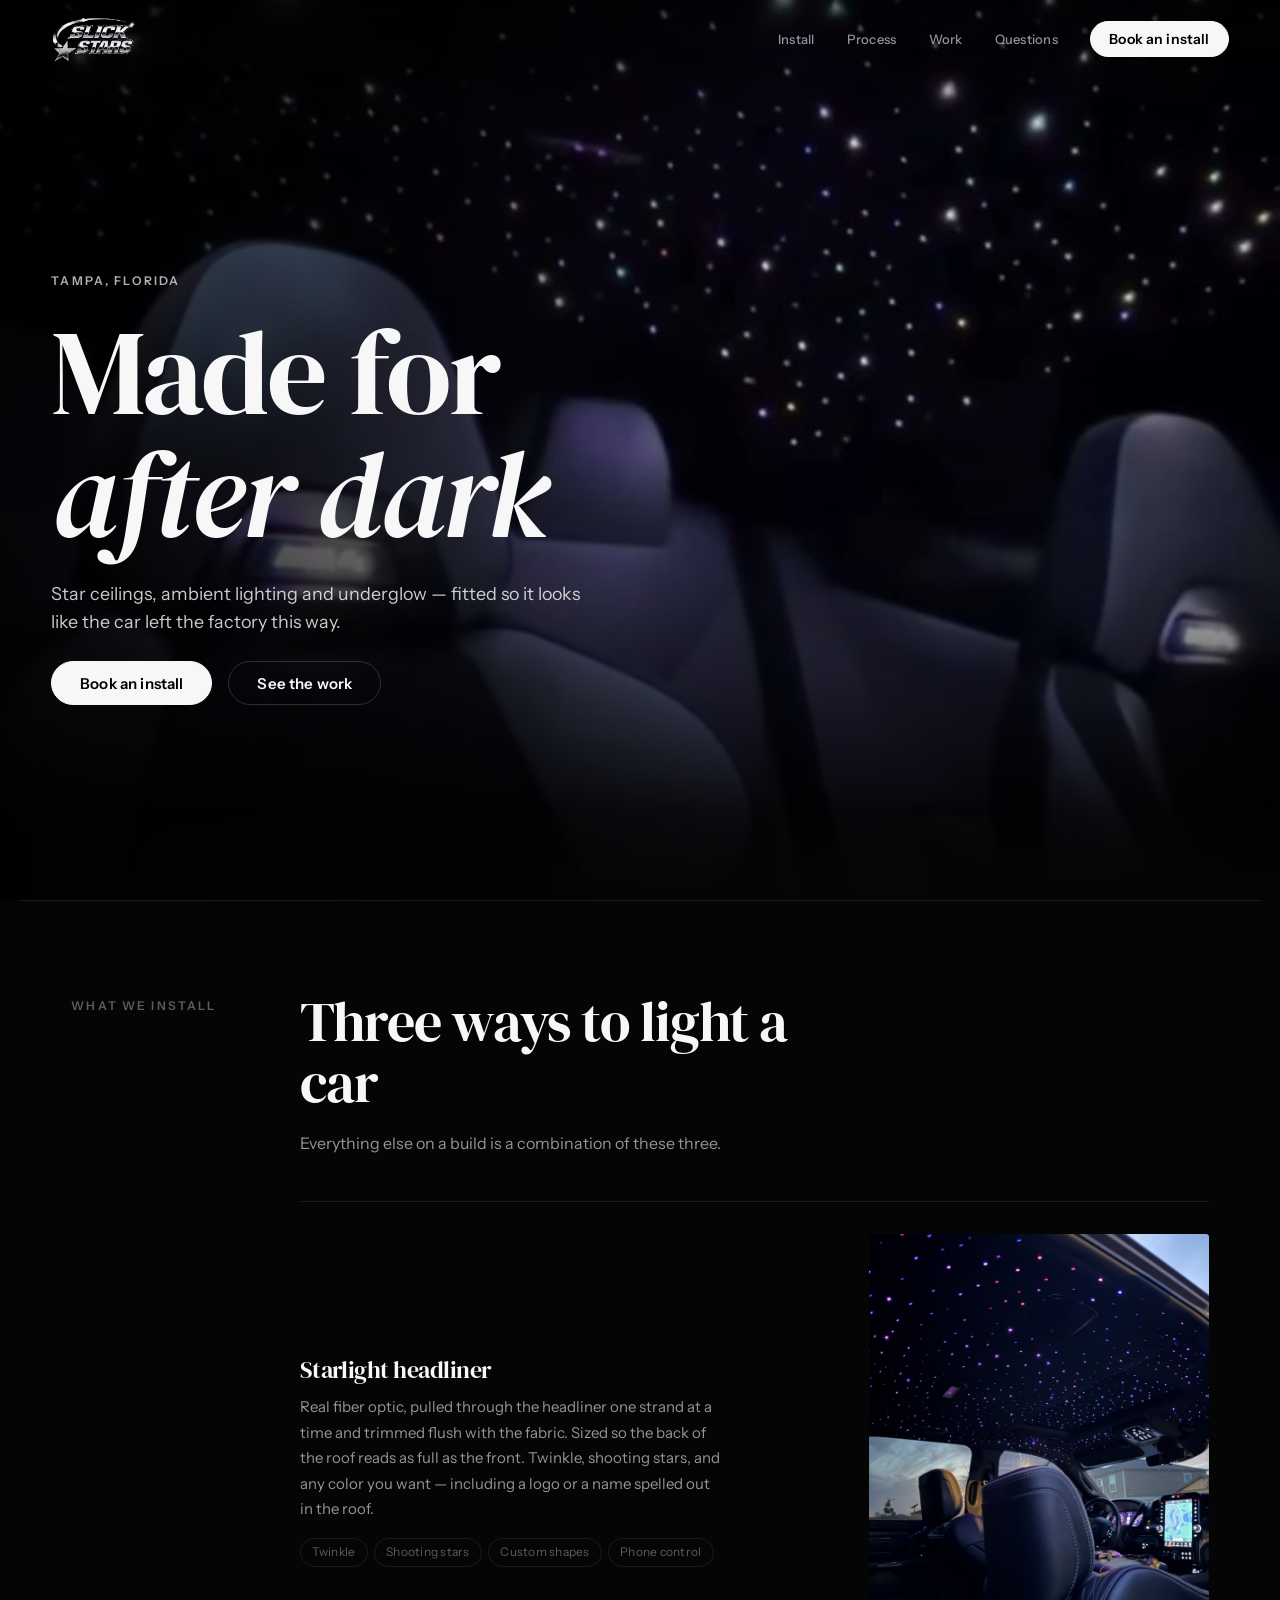
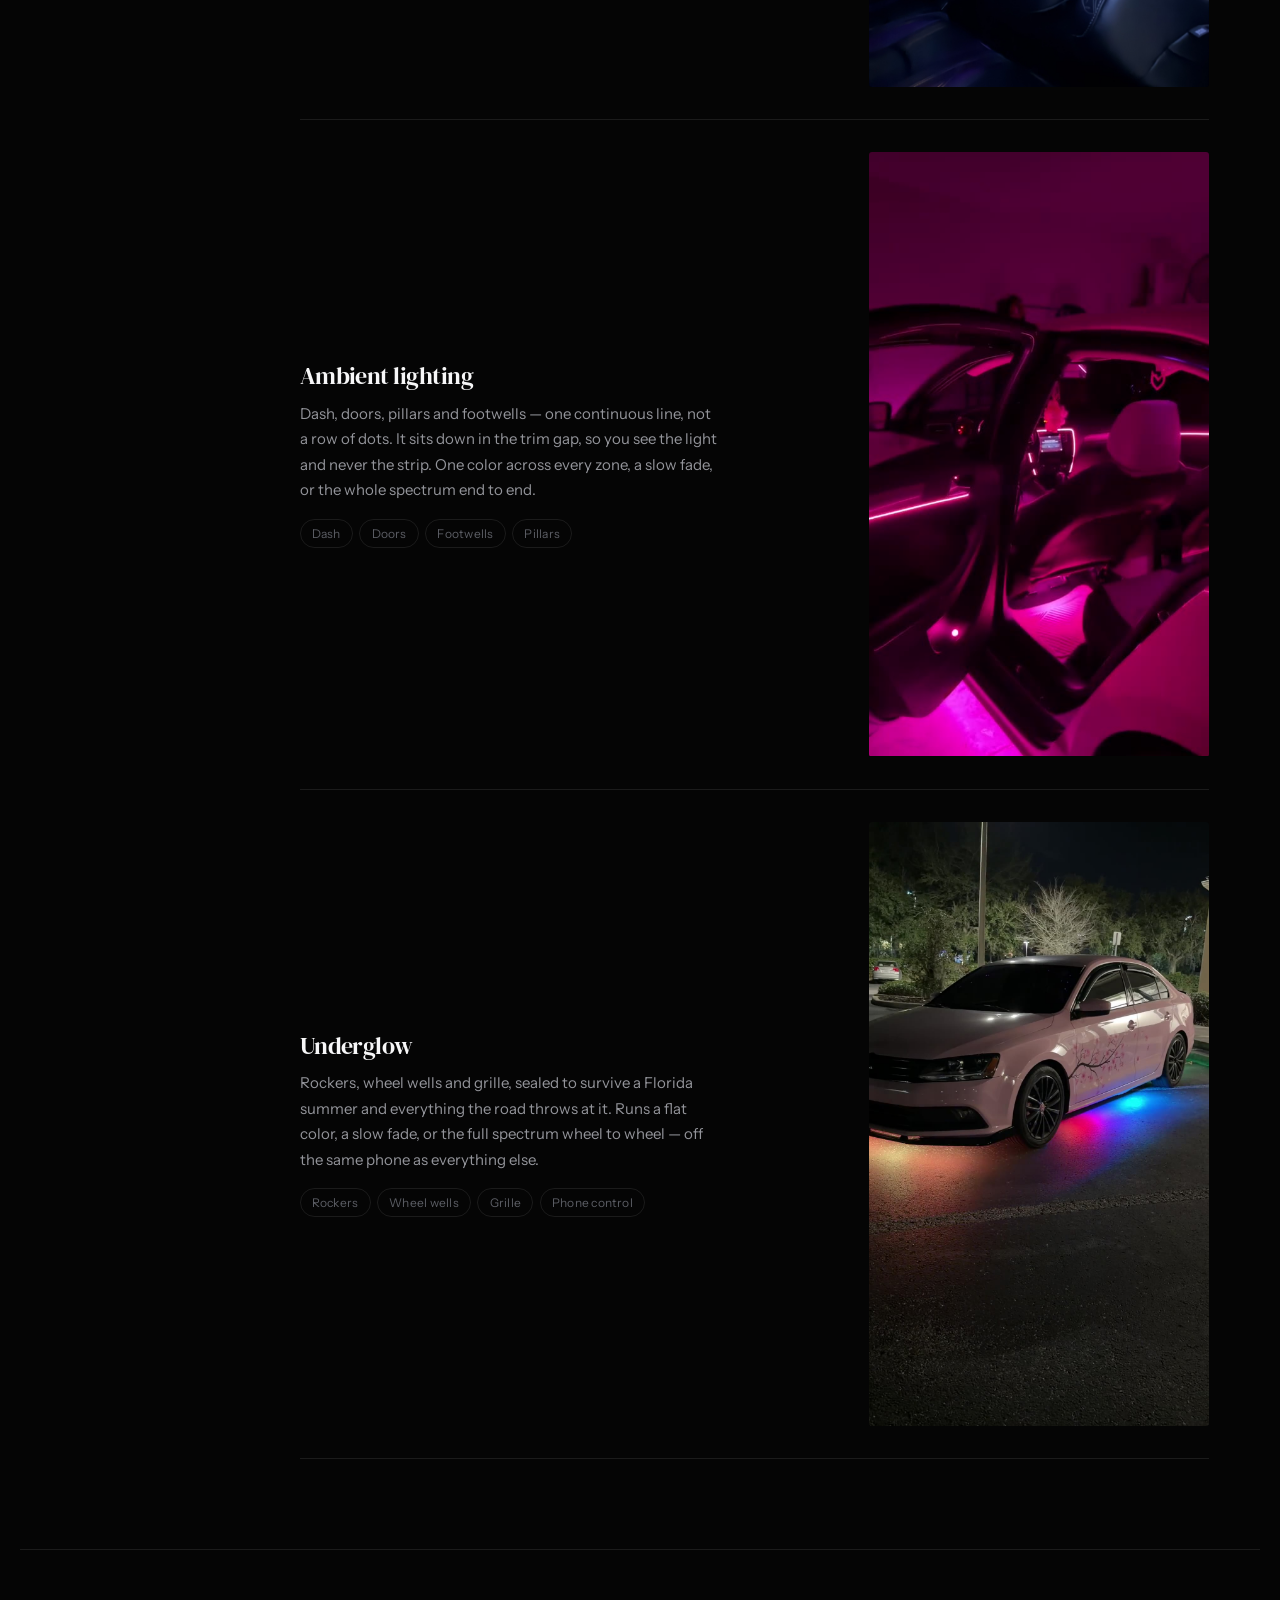
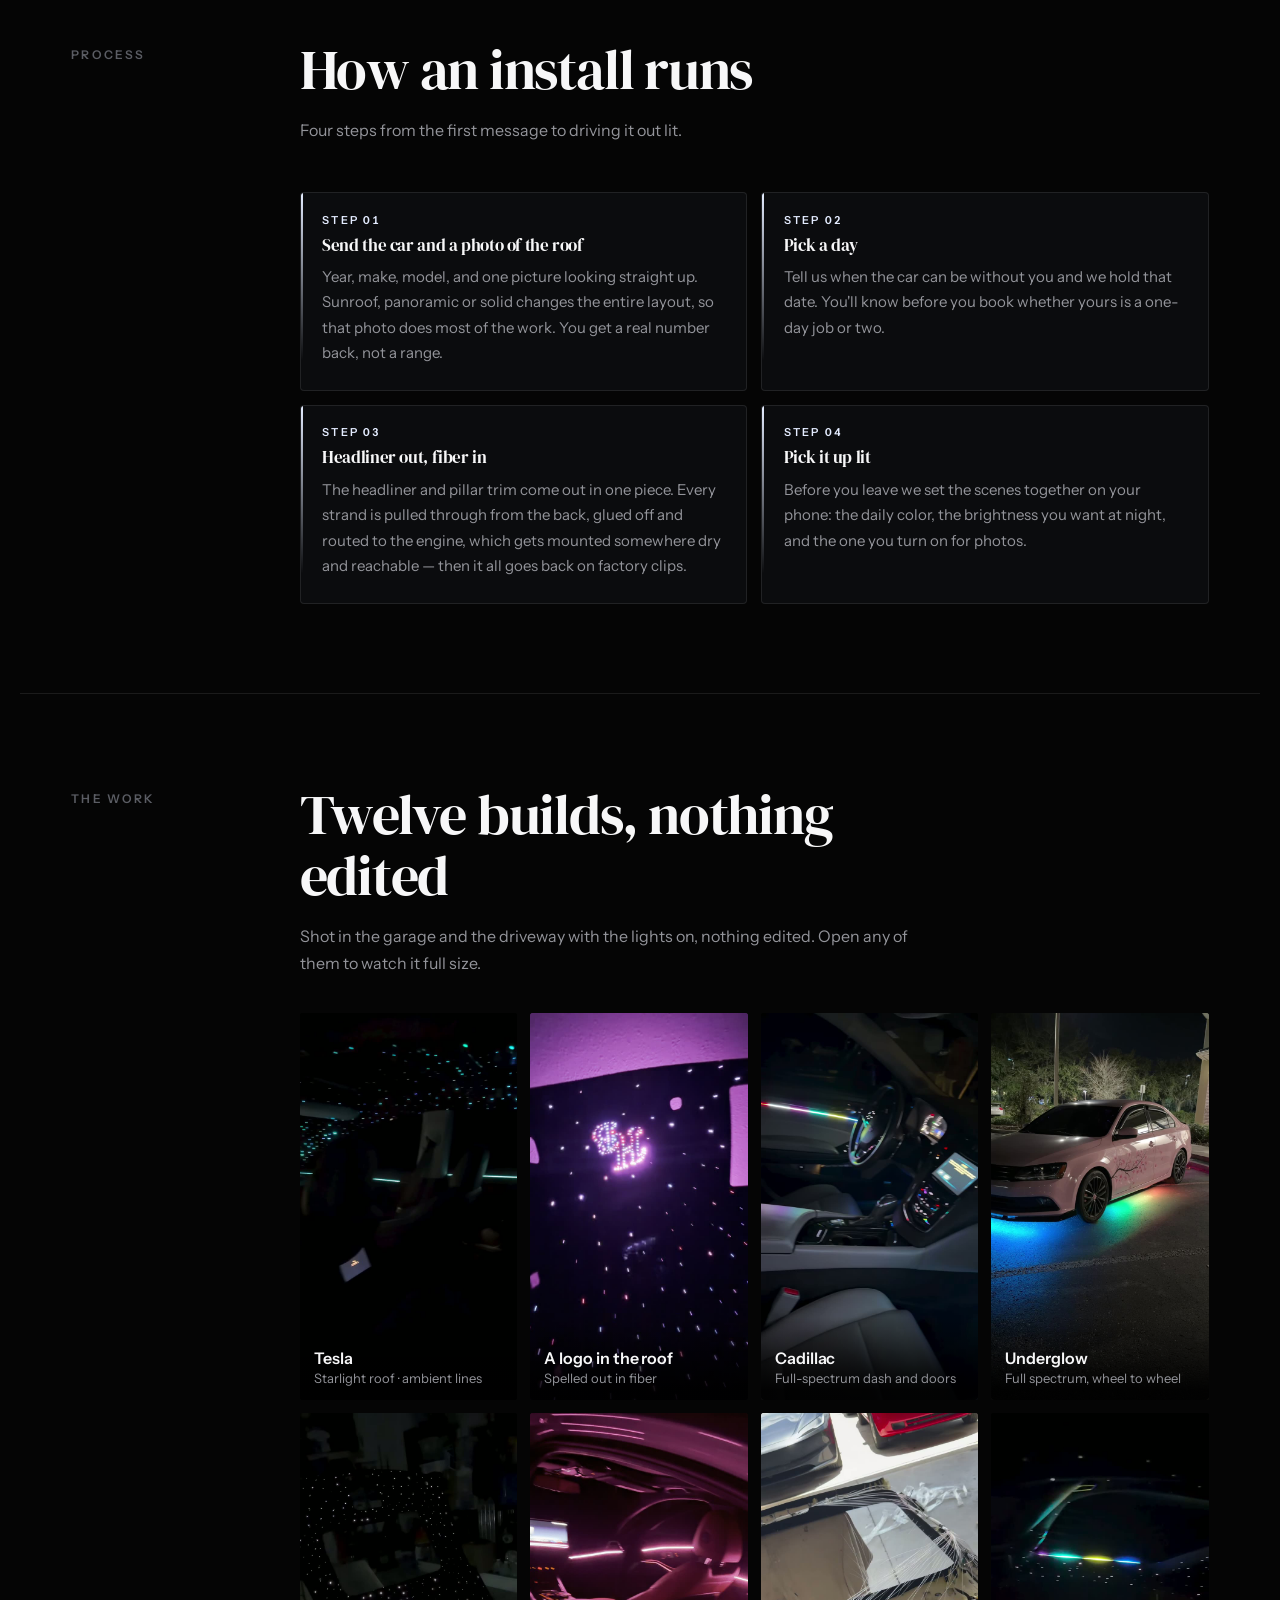
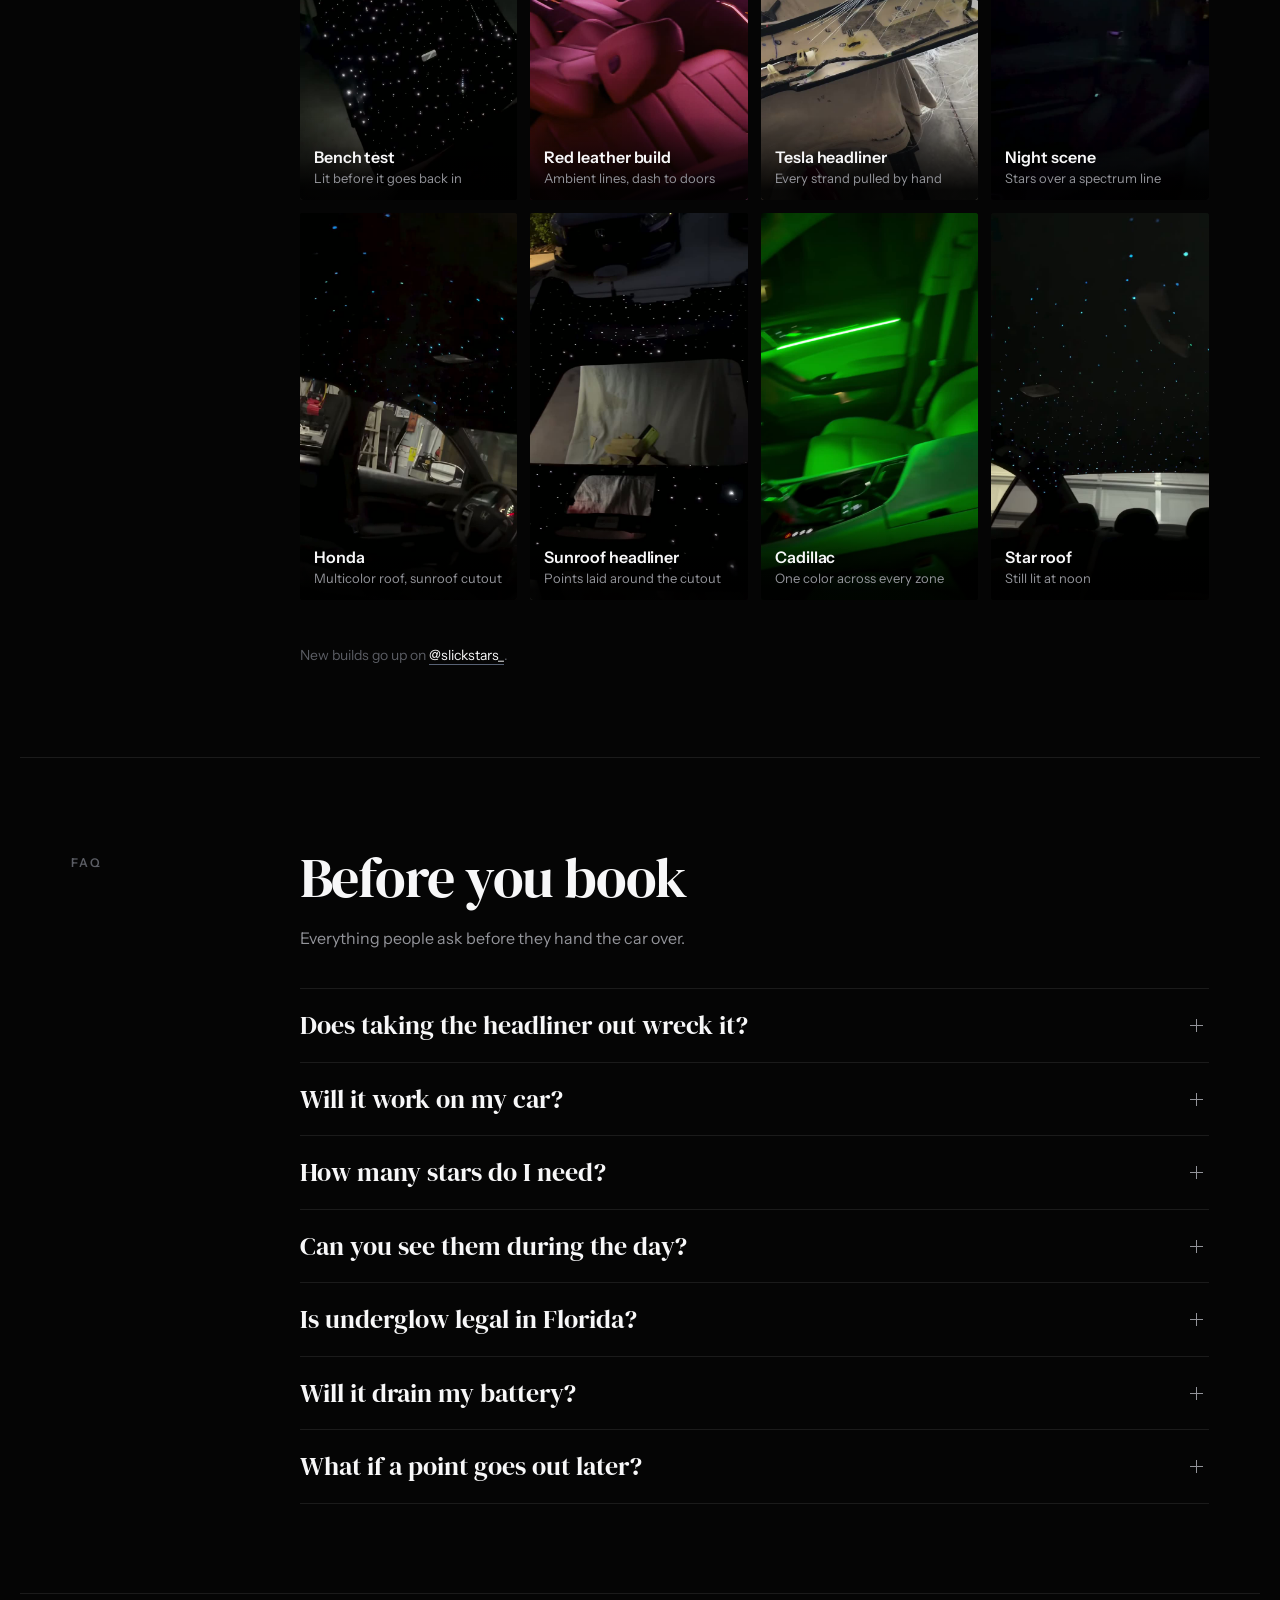
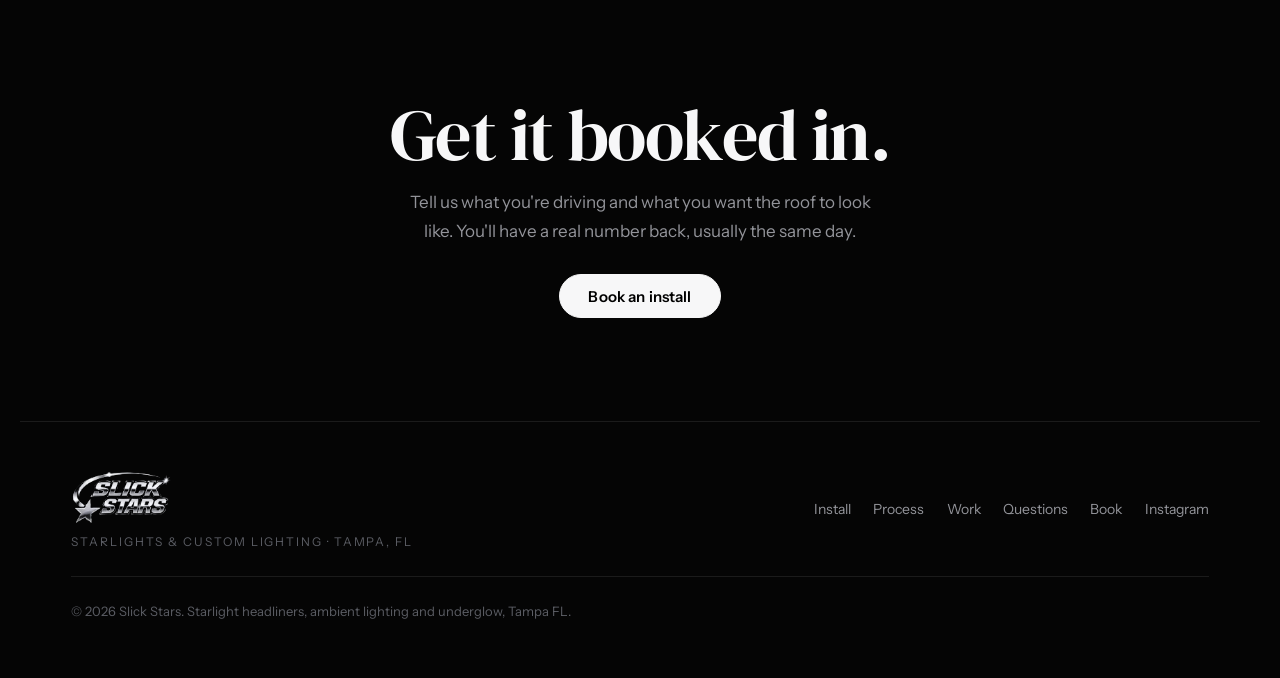
==== commit 8b8c35a0: "Shooting stars, a new hero clip, and fix the booking form on a phone - Hero is now his 0826 clip, wh" ====
--- a/index.html
+++ b/index.html
@@ -158,9 +158,6 @@
   <div class="sec__body">
     <h2 class="sec__h2">Before you book</h2>
     <p class="lede">Everything people ask before they hand the car over.</p>
-    <img class="sec__shot" src="images/photos/IMG_4715.jpg" width="3024" height="4032" loading="lazy" decoding="async"
-         alt="A star ceiling running cyan and green, shot through the open door of a car at night">
-
     <div class="faq">
       <details>
         <summary>Does taking the headliner out wreck it?</summary>
@@ -198,8 +195,6 @@
 
 <!-- ── closer ───────────────────────────────────────────── -->
 <section class="closer">
-  <img class="closer__shot" src="images/photos/IMG_3840.jpg" width="1170" height="1560" loading="lazy" decoding="async"
-       alt="A finished roof in white, the points running right up to the edge of the headliner">
   <h2>Get it booked in.</h2>
   <p>Tell us what you're driving and what you want the roof to look like. You'll have a real number back, usually the same day.</p>
   <a class="btn" href="book.html">Book an install</a>
--- a/styles.css
+++ b/styles.css
@@ -100,6 +100,33 @@
 @keyframes twinkle{0%,100%{opacity:.06;transform:scale(.6)}50%{opacity:var(--o,.62);transform:scale(1)}}
 @media (prefers-reduced-motion:reduce){.sky i{animation:none;opacity:.34}}
 
+/* ── shooting stars ──────────────────────────────────────── */
+/* He sells these, so the sky throws one now and then. Long cycle, short bright
+   window: roughly one every few seconds somewhere on screen, never a shower.
+   `.sky i` is a class+type selector, so these need `.sky .shoot` to win. */
+.sky .shoot{
+  position:absolute;
+  width:2px;height:2px;border-radius:50%;
+  background:#fff;
+  box-shadow:0 0 6px 0 rgba(228,236,255,.6);
+  opacity:0;
+  animation:shoot var(--sd,14s) var(--sdelay,0s) infinite linear;
+}
+/* the trail, angled to sit behind the direction of travel */
+.sky .shoot::after{
+  content:"";position:absolute;left:1px;top:0;
+  width:var(--tail,120px);height:1px;
+  transform-origin:0 50%;
+  transform:rotate(-32deg);
+  background:linear-gradient(to right,rgba(228,236,255,.55),rgba(228,236,255,.1) 42%,rgba(228,236,255,0));
+}
+@keyframes shoot{
+  0%,4%    {opacity:0;transform:translate3d(0,0,0)}
+  6%,10%   {opacity:.85}
+  13%,100% {opacity:0;transform:translate3d(calc(var(--len,460px) * -.85),calc(var(--len,460px) * .53),0)}
+}
+@media (prefers-reduced-motion:reduce){.sky .shoot{display:none}}
+
 /* ── nav ─────────────────────────────────────────────────── */
 .nav{
   position:fixed;inset:0 0 auto 0;z-index:50;
@@ -184,7 +211,6 @@
 .sec__body{display:flex;flex-direction:column;gap:1.25rem;min-width:0}
 .sec__h2{margin:0;font-size:clamp(2.125rem,4.4vw,3.5rem);line-height:1.1;max-width:20ch}
 .sec__h2 + .lede{margin-top:-.25rem}
-.sec__shot{width:100%;max-width:360px;height:auto;border-radius:3px;margin-top:.5rem}
 
 @media (max-width:780px){
   .sec{grid-template-columns:minmax(0,1fr);gap:1rem}
@@ -346,7 +372,6 @@
   border-top:1px solid var(--line);
   display:flex;flex-direction:column;align-items:center;text-align:center;gap:1rem;
 }
-.closer__shot{width:100%;max-width:300px;height:auto;border-radius:3px;margin-bottom:1rem}
 .closer h2{margin:0;font-size:clamp(2.5rem,6vw,4.5rem);line-height:1.05}
 .closer p{margin:0;color:var(--mute);max-width:44ch;font-size:1.0625rem;line-height:1.7}
 .closer .btn{margin-top:.75rem}
@@ -434,7 +459,16 @@
   font:500 11px/1 var(--body);letter-spacing:.2em;text-transform:uppercase;color:var(--dim);
 }
 .opt-tag{text-transform:none;letter-spacing:0;color:var(--dim);font-weight:400}
-.row{display:grid;grid-template-columns:repeat(auto-fit,minmax(180px,1fr));gap:18px;align-items:end;max-width:760px}
+.row{display:grid;grid-template-columns:repeat(auto-fit,minmax(min(180px,100%),1fr));gap:18px;align-items:end;max-width:760px}
+
+/* On a phone two 180px columns plus the gutters need ~418px, so the form was
+   running off the side of the screen. One answer per line instead — except the
+   car, where the year is four digits and doesn't need a line to itself. */
+@media (max-width:620px){
+  .row{grid-template-columns:1fr;gap:15px}
+  .row:has(#year){grid-template-columns:minmax(0,86px) minmax(0,1fr);gap:14px}
+  .row:has(#year) > :last-child{grid-column:1/-1}
+}
 
 input[type=text],input[type=tel],input[type=email],input[type=date],textarea{
   width:100%;background:transparent;
